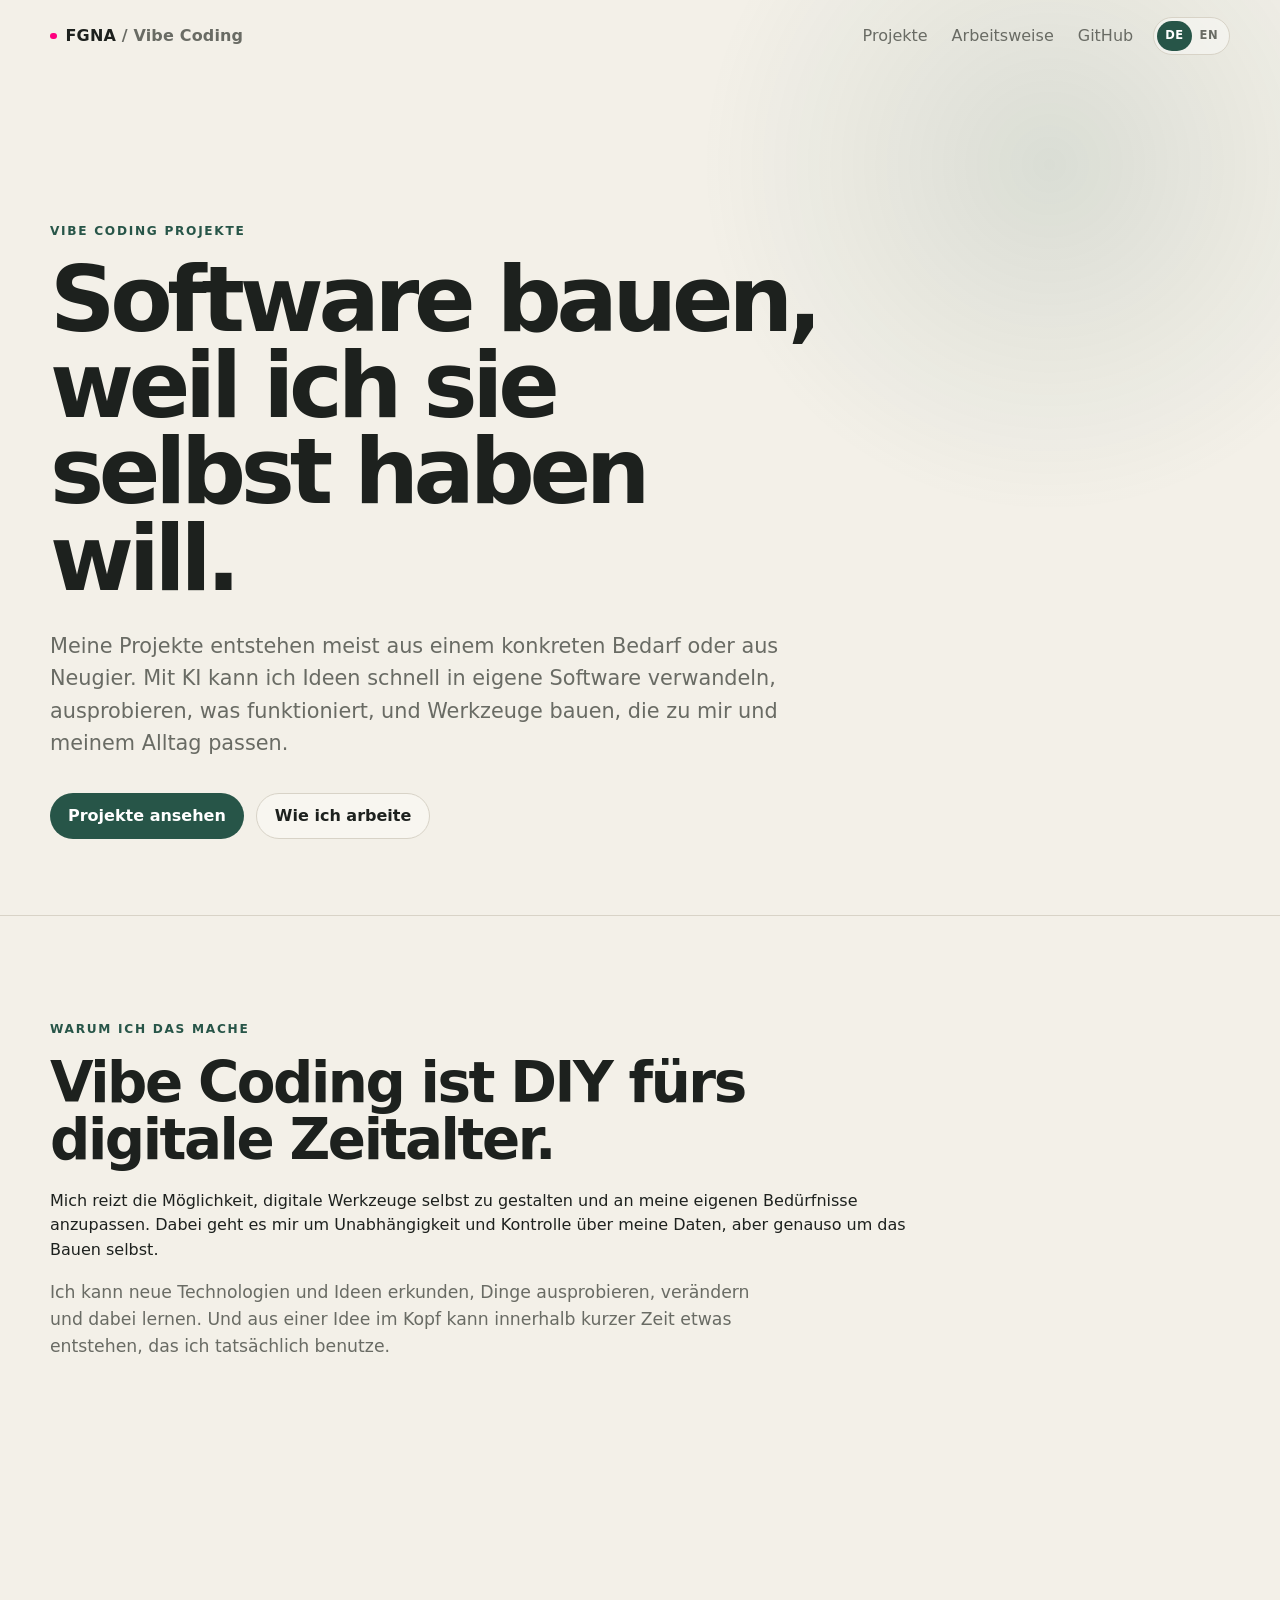
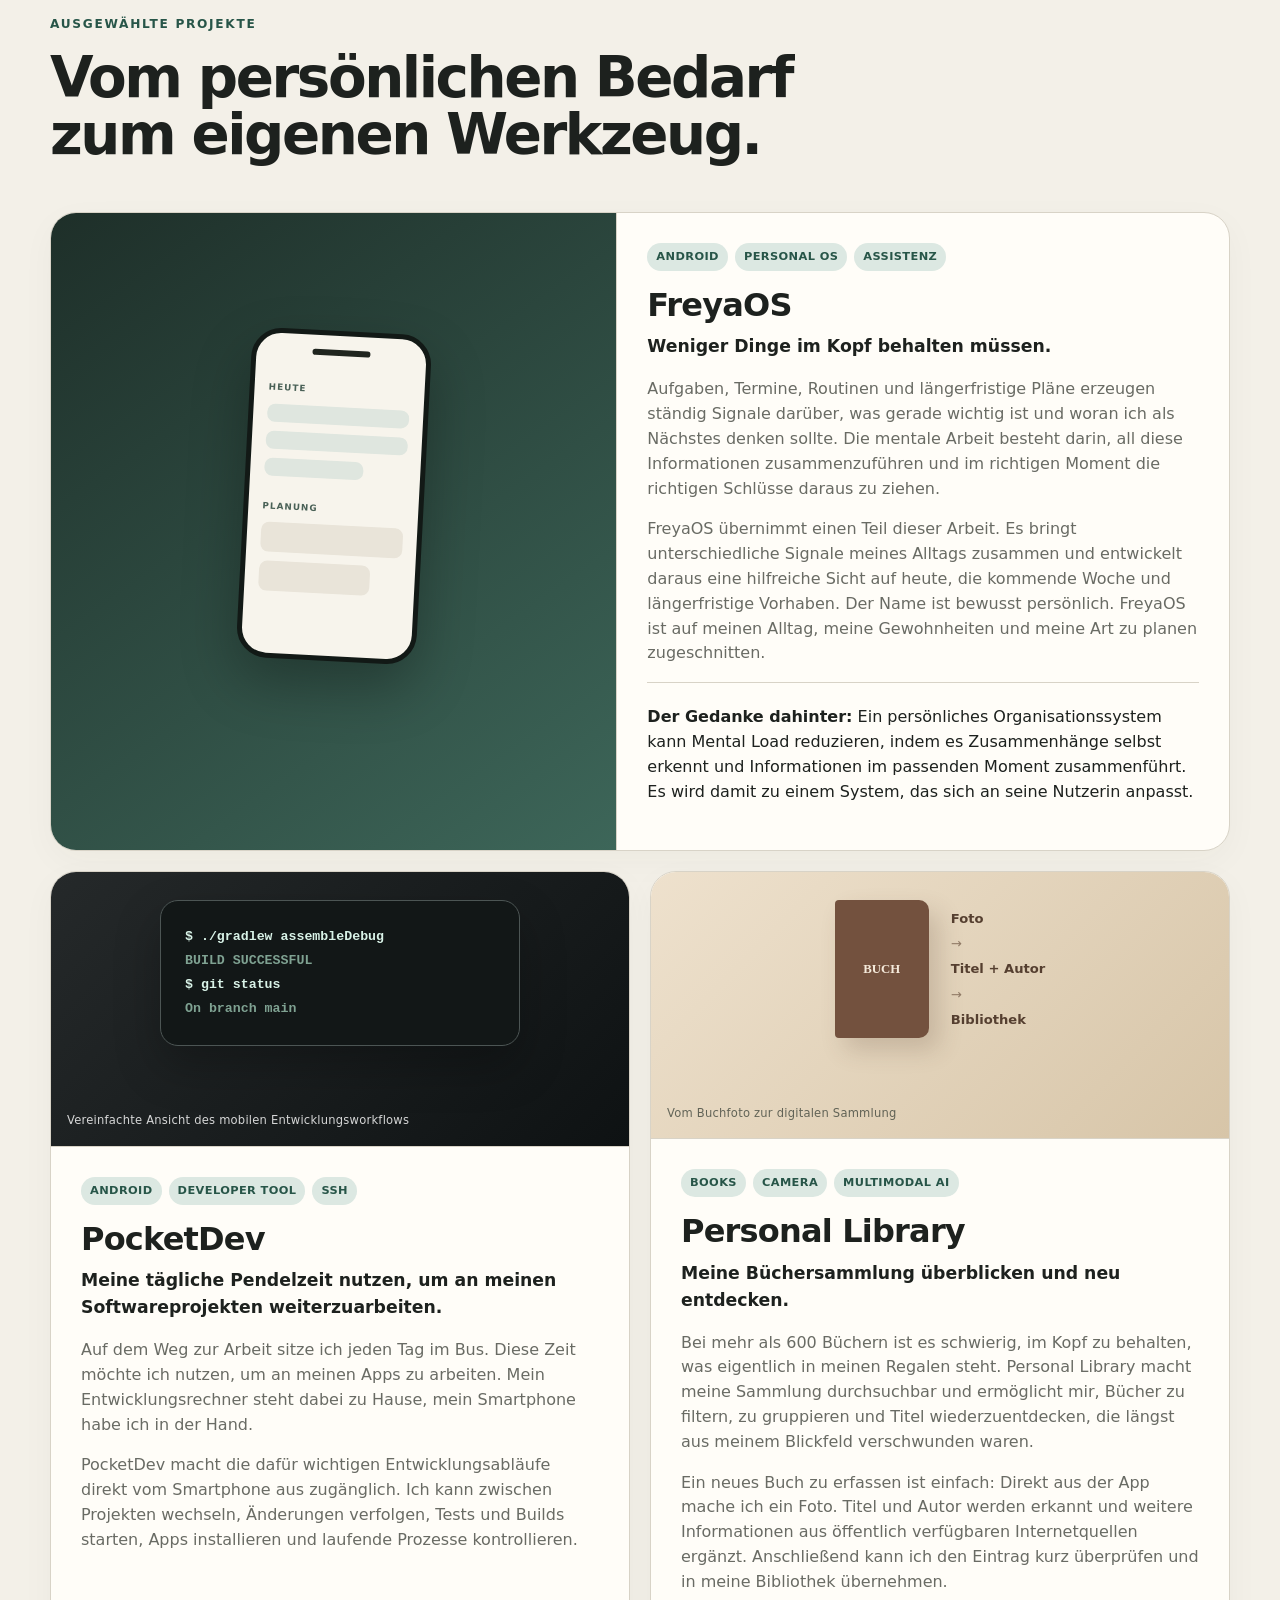
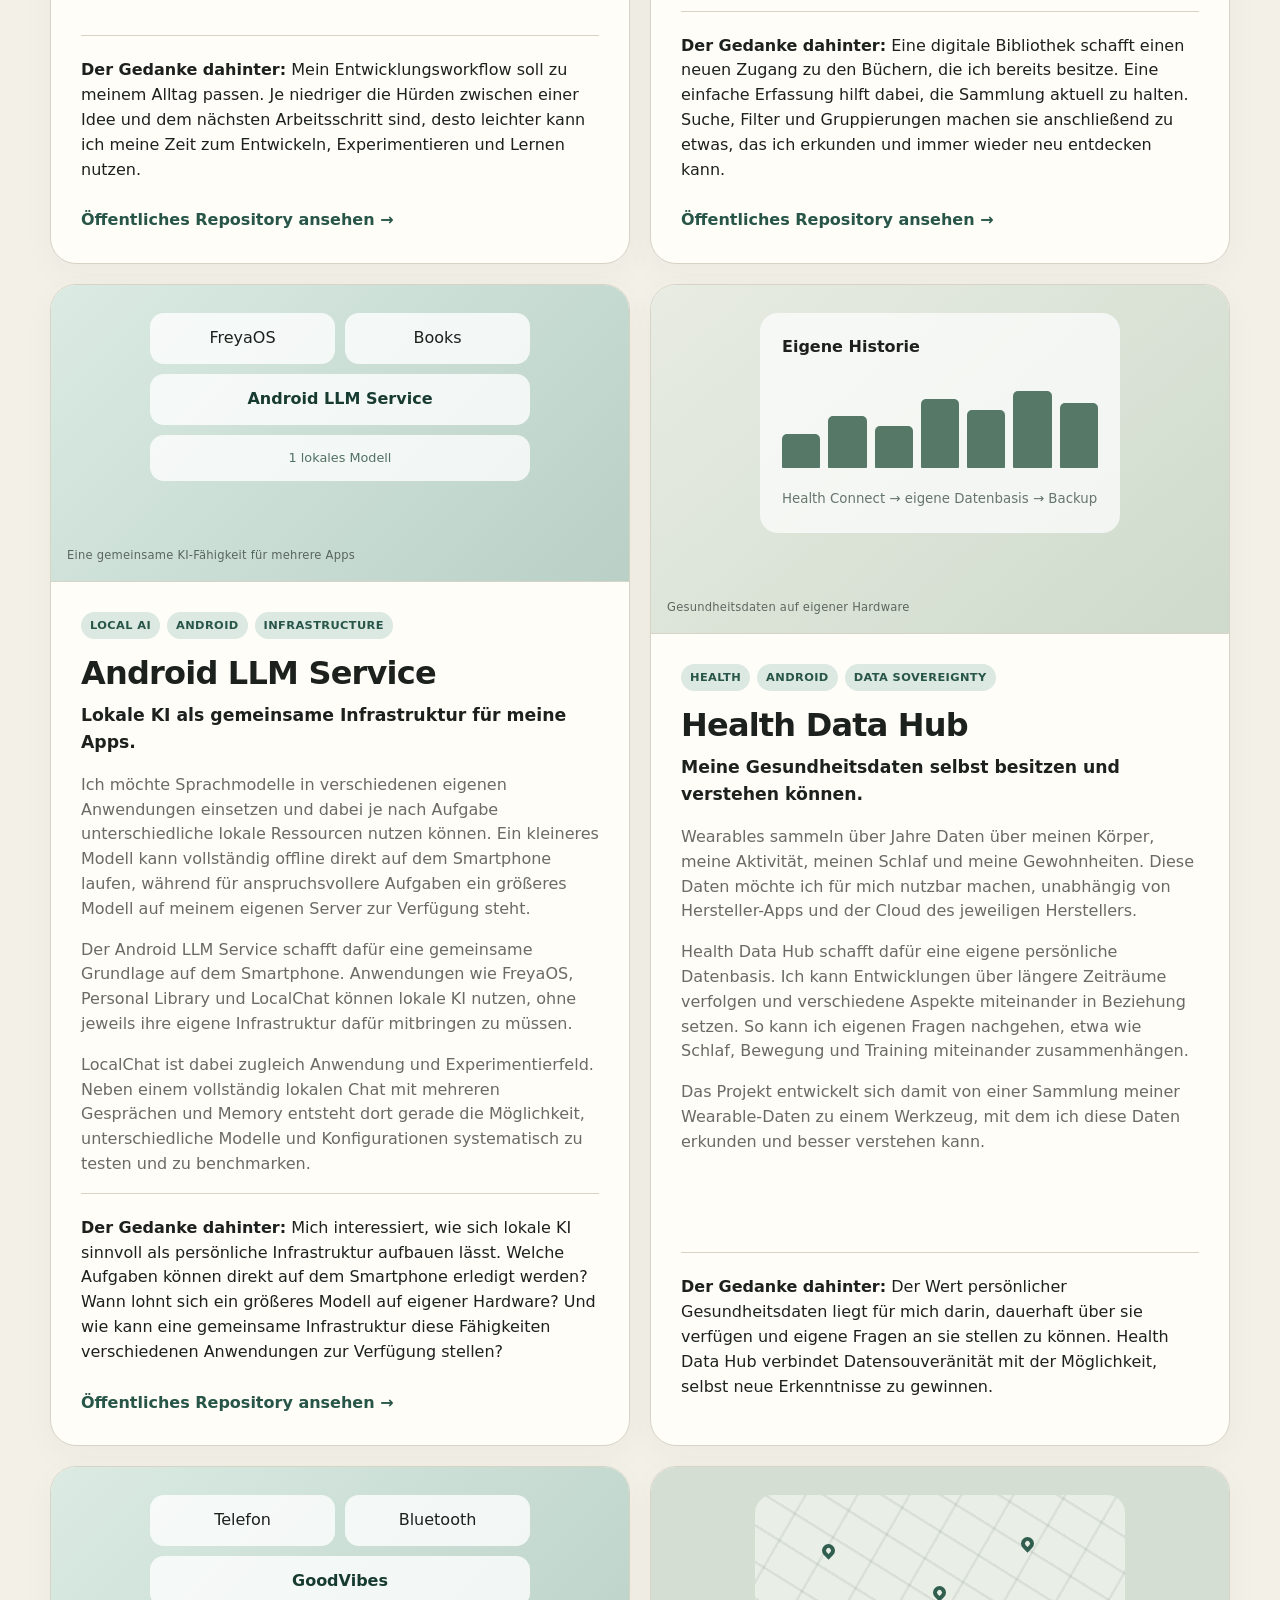
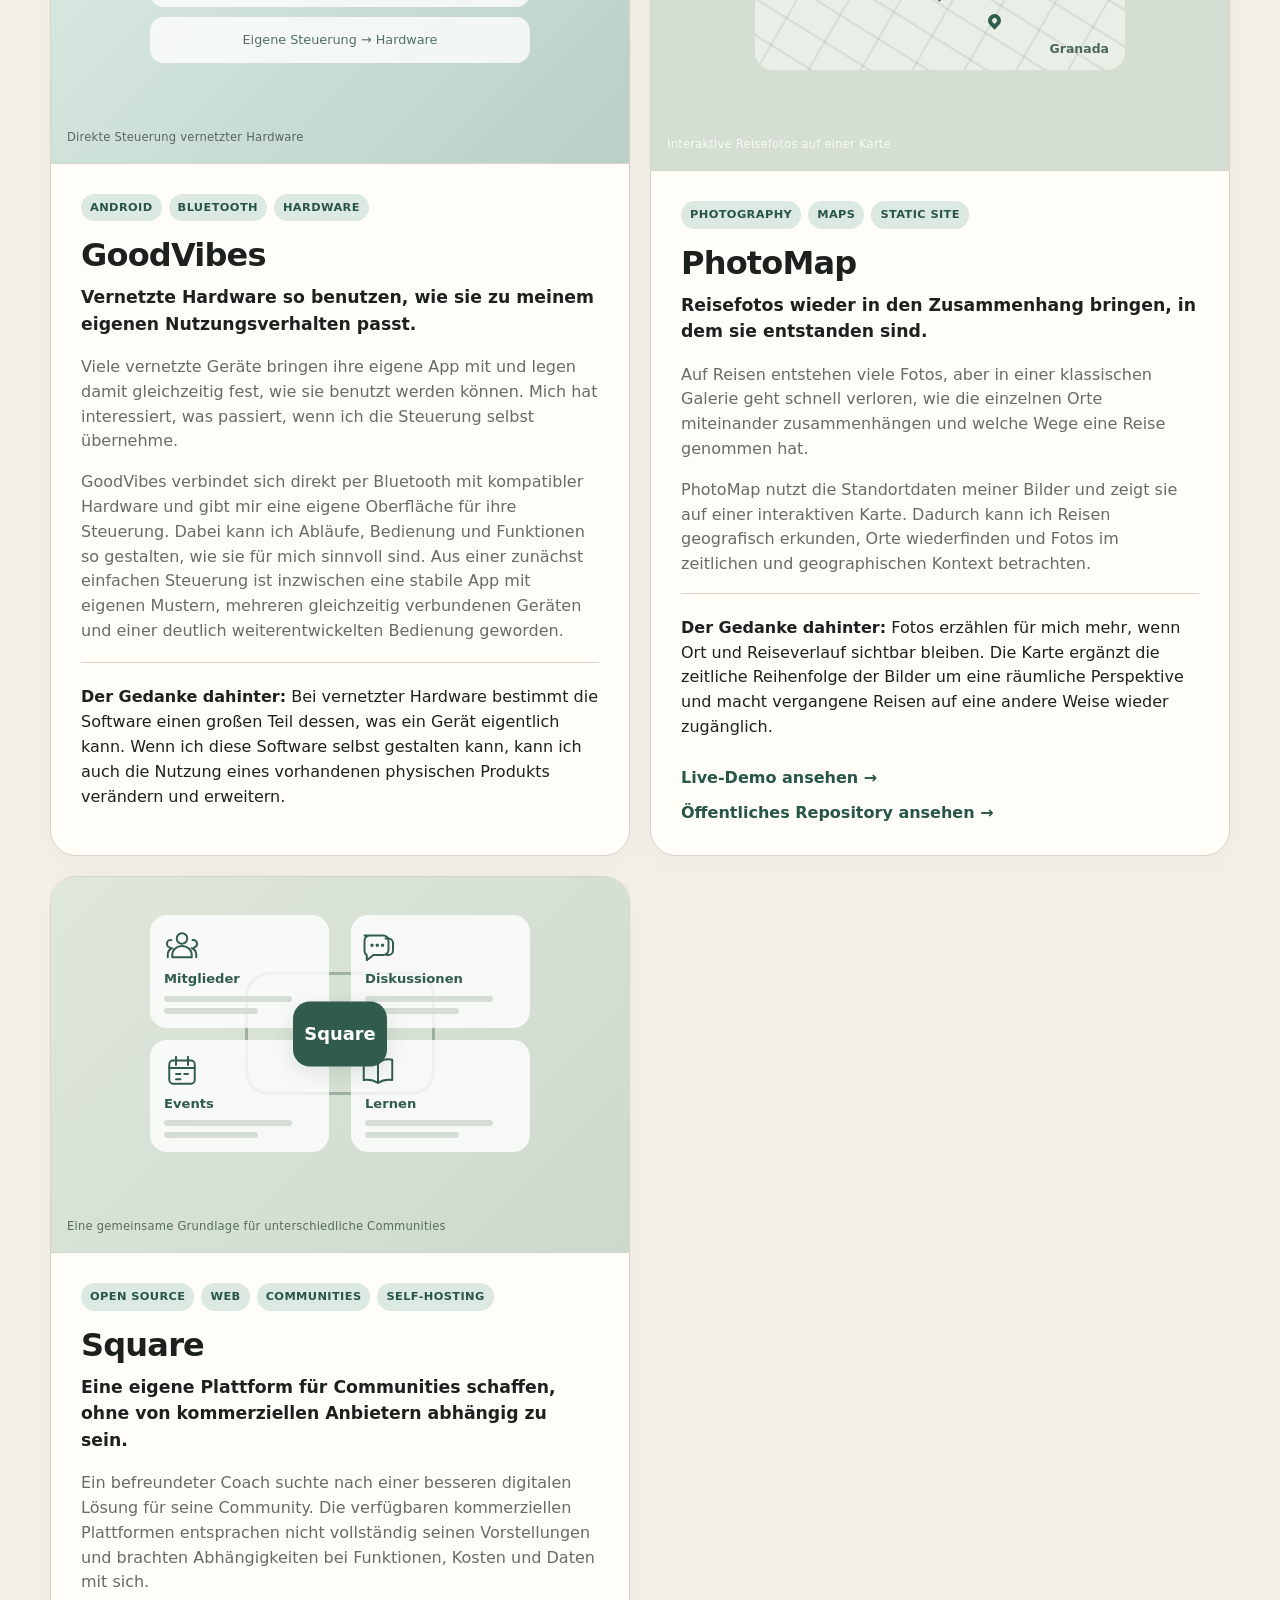
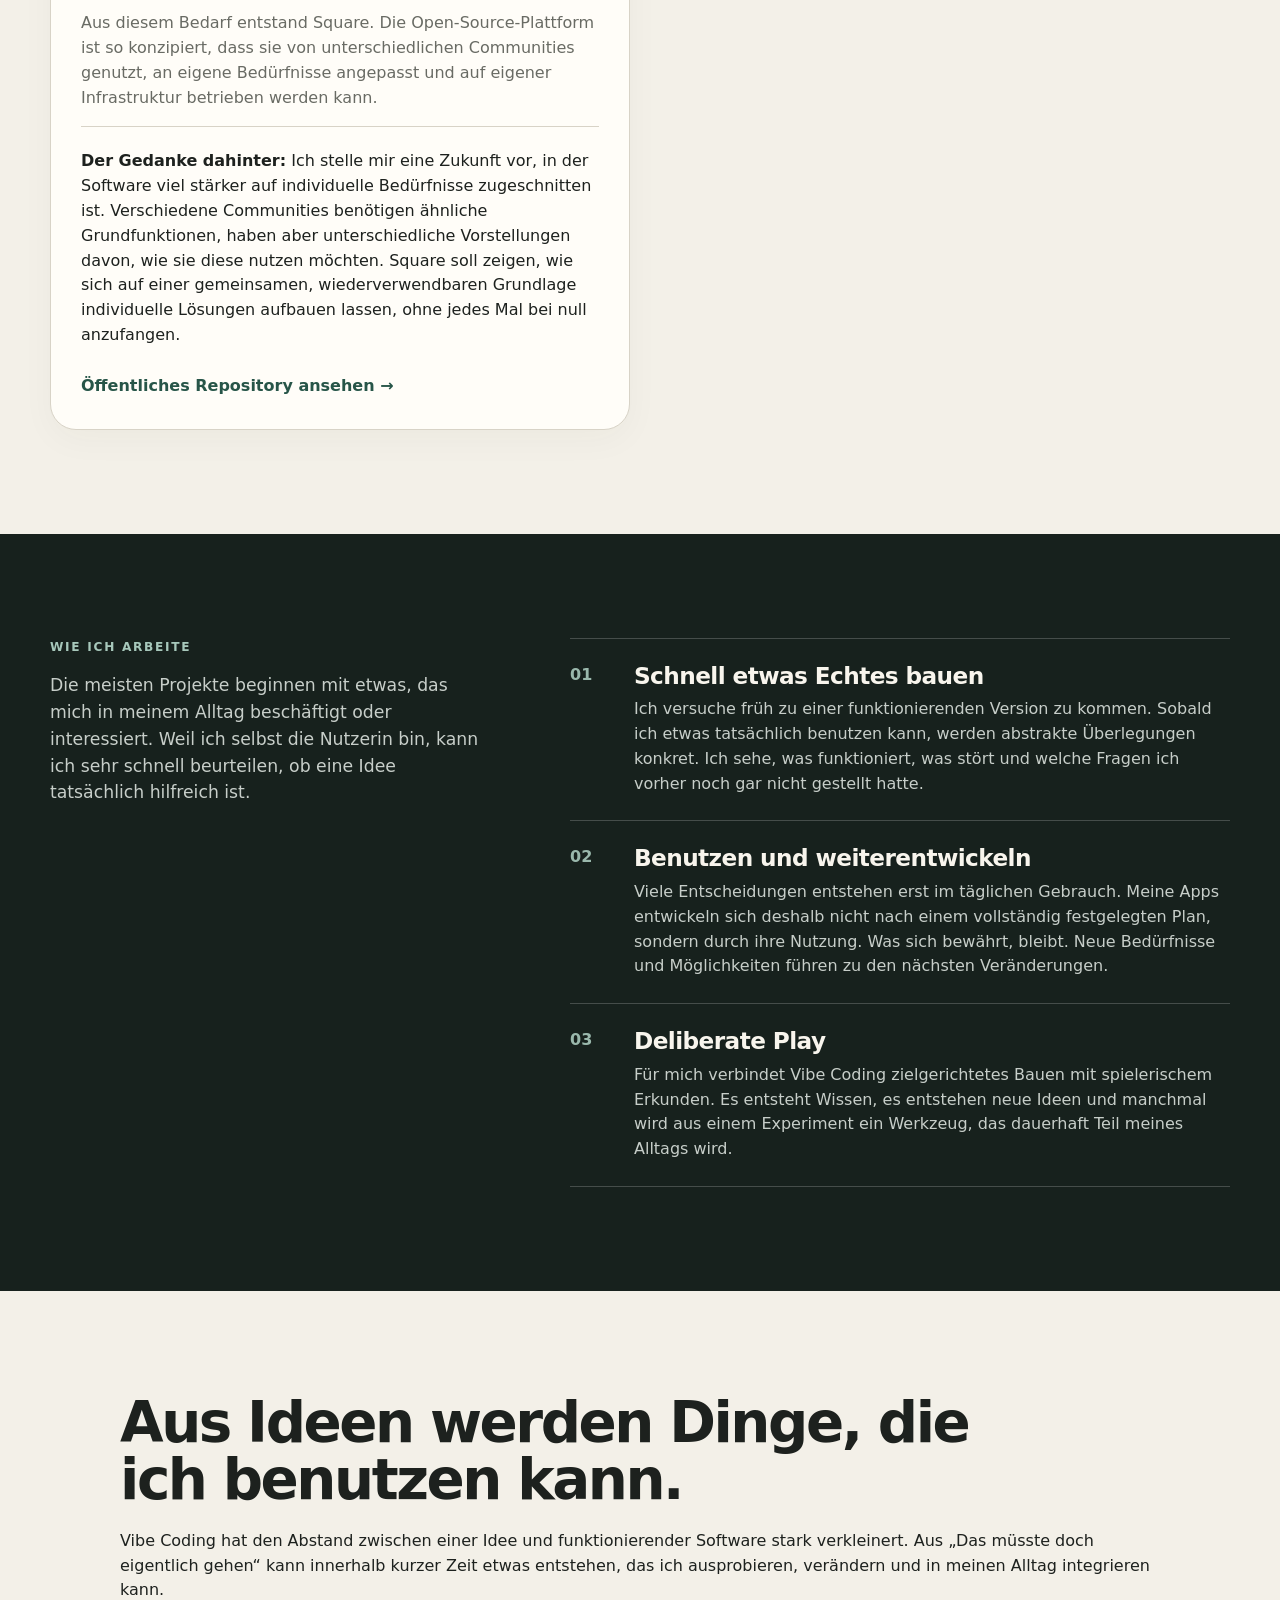
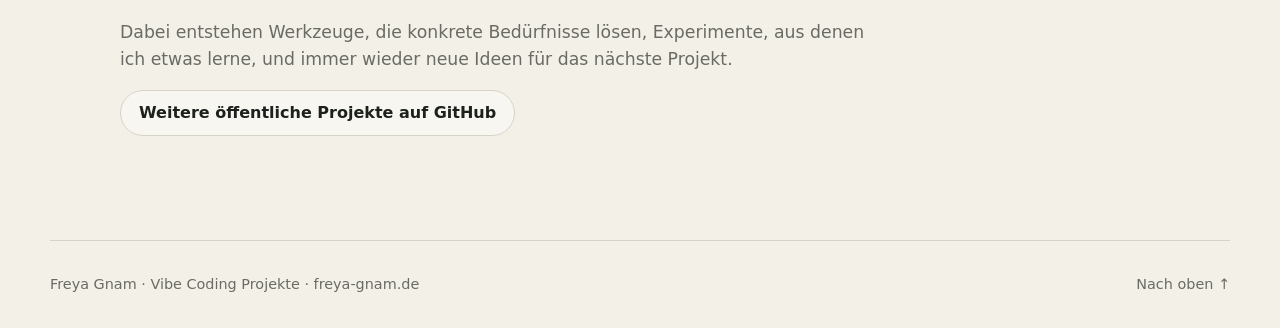
==== index.html @ c8b22e15 "Align right Square icons and tighten caption spacing" ====
<!doctype html>
<html lang="de"><head><meta charset="utf-8"><meta name="viewport" content="width=device-width, initial-scale=1"><meta name="description" content="Persönliche Softwareprojekte aus konkreten Bedürfnissen: digitale Selbstbestimmung, Lernen, Gestalten und Vibe Coding als DIY fürs digitale Zeitalter."><meta name="theme-color" content="#18221e"><meta property="og:title" content="FGNA · Vibe Coding Projekte"><meta property="og:description" content="Vibe Coding als DIY fürs digitale Zeitalter: persönliche Software, Datensouveränität, Lernen und Gestalten."><meta property="og:type" content="website"><link rel="alternate" hreflang="de" href="./"><link rel="alternate" hreflang="en" href="en/"><link rel="alternate" hreflang="x-default" href="./"><title>FGNA · Vibe Coding Projekte</title><link rel="stylesheet" href="styles.css?v=20261024c"></head><body>
<header class="hero" id="top"><nav class="nav shell" aria-label="Hauptnavigation"><a class="brand" href="#top">FGNA <span>/ Vibe Coding</span></a><div class="nav-actions"><div class="nav-links"><a href="#projekte">Projekte</a><a href="#arbeitsweise">Arbeitsweise</a><a href="https://github.com/fgna">GitHub</a></div><div class="language-switch" aria-label="Sprache wählen"><span aria-current="page">DE</span><a href="en/" lang="en">EN</a></div></div></nav><div class="shell hero-grid"><div class="hero-copy"><p class="eyebrow">Vibe Coding Projekte</p><h1>Software bauen, weil ich sie selbst haben will.</h1><p class="lede">Meine Projekte entstehen meist aus einem konkreten Bedarf oder aus Neugier. Mit KI kann ich Ideen schnell in eigene Software verwandeln, ausprobieren, was funktioniert, und Werkzeuge bauen, die zu mir und meinem Alltag passen.</p><div class="hero-actions"><a class="button primary" href="#projekte">Projekte ansehen</a><a class="button secondary" href="#arbeitsweise">Wie ich arbeite</a></div></div></div></header>
<main><section class="section shell"><div class="section-heading"><p class="eyebrow">Warum ich das mache</p><h2>Vibe Coding ist DIY fürs digitale Zeitalter.</h2><p>Mich reizt die Möglichkeit, digitale Werkzeuge selbst zu gestalten und an meine eigenen Bedürfnisse anzupassen. Dabei geht es mir um Unabhängigkeit und Kontrolle über meine Daten, aber genauso um das Bauen selbst.</p><p>Ich kann neue Technologien und Ideen erkunden, Dinge ausprobieren, verändern und dabei lernen. Und aus einer Idee im Kopf kann innerhalb kurzer Zeit etwas entstehen, das ich tatsächlich benutze.</p></div></section>
<section class="section shell" id="projekte"><div class="section-heading"><p class="eyebrow">Ausgewählte Projekte</p><h2>Vom persönlichen Bedarf zum eigenen Werkzeug.</h2></div><div class="project-grid">
<article class="project-card featured"><div class="project-visual visual-taskos" aria-label="Abstrakte Darstellung von FreyaOS"><div class="device-frame"><div class="device-top"></div><div class="mock-ui"><span class="mock-label">HEUTE</span><i></i><i></i><i class="short"></i><span class="mock-label second">PLANUNG</span><b></b><b class="half"></b></div></div></div><div class="project-content"><div class="project-meta"><span>Android</span><span>Personal OS</span><span>Assistenz</span></div><h3>FreyaOS</h3><p class="project-kicker">Weniger Dinge im Kopf behalten müssen.</p><p>Aufgaben, Termine, Routinen und längerfristige Pläne erzeugen ständig Signale darüber, was gerade wichtig ist und woran ich als Nächstes denken sollte. Die mentale Arbeit besteht darin, all diese Informationen zusammenzuführen und im richtigen Moment die richtigen Schlüsse daraus zu ziehen.</p><p>FreyaOS übernimmt einen Teil dieser Arbeit. Es bringt unterschiedliche Signale meines Alltags zusammen und entwickelt daraus eine hilfreiche Sicht auf heute, die kommende Woche und längerfristige Vorhaben. Der Name ist bewusst persönlich. FreyaOS ist auf meinen Alltag, meine Gewohnheiten und meine Art zu planen zugeschnitten.</p><p class="thought"><strong>Der Gedanke dahinter:</strong> Ein persönliches Organisationssystem kann Mental Load reduzieren, indem es Zusammenhänge selbst erkennt und Informationen im passenden Moment zusammenführt. Es wird damit zu einem System, das sich an seine Nutzerin anpasst.</p></div></article>
<article class="project-card"><div class="project-visual visual-pocketdev"><div class="terminal-mock"><span>$ ./gradlew assembleDebug</span><span class="dim">BUILD SUCCESSFUL</span><span>$ git status</span><span class="dim">On branch main</span></div><div class="visual-caption">Vereinfachte Ansicht des mobilen Entwicklungsworkflows</div></div><div class="project-content"><div class="project-meta"><span>Android</span><span>Developer Tool</span><span>SSH</span></div><h3>PocketDev</h3><p class="project-kicker">Meine tägliche Pendelzeit nutzen, um an meinen Softwareprojekten weiterzuarbeiten.</p><p>Auf dem Weg zur Arbeit sitze ich jeden Tag im Bus. Diese Zeit möchte ich nutzen, um an meinen Apps zu arbeiten. Mein Entwicklungsrechner steht dabei zu Hause, mein Smartphone habe ich in der Hand.</p><p>PocketDev macht die dafür wichtigen Entwicklungsabläufe direkt vom Smartphone aus zugänglich. Ich kann zwischen Projekten wechseln, Änderungen verfolgen, Tests und Builds starten, Apps installieren und laufende Prozesse kontrollieren.</p><p class="thought"><strong>Der Gedanke dahinter:</strong> Mein Entwicklungsworkflow soll zu meinem Alltag passen. Je niedriger die Hürden zwischen einer Idee und dem nächsten Arbeitsschritt sind, desto leichter kann ich meine Zeit zum Entwickeln, Experimentieren und Lernen nutzen.</p><a class="text-link" href="https://github.com/fgna/pocketdev">Öffentliches Repository ansehen →</a></div></article>
<article class="project-card"><div class="project-visual visual-books"><div class="book-mock"><div class="book-cover">BUCH</div><div><span>Foto</span><b>→</b><span>Titel + Autor</span><b>→</b><span>Bibliothek</span></div></div><div class="visual-caption">Vom Buchfoto zur digitalen Sammlung</div></div><div class="project-content"><div class="project-meta"><span>Books</span><span>Camera</span><span>Multimodal AI</span></div><h3>Personal Library</h3><p class="project-kicker">Meine Büchersammlung überblicken und neu entdecken.</p><p>Bei mehr als 600 Büchern ist es schwierig, im Kopf zu behalten, was eigentlich in meinen Regalen steht. Personal Library macht meine Sammlung durchsuchbar und ermöglicht mir, Bücher zu filtern, zu gruppieren und Titel wiederzuentdecken, die längst aus meinem Blickfeld verschwunden waren.</p><p>Ein neues Buch zu erfassen ist einfach: Direkt aus der App mache ich ein Foto. Titel und Autor werden erkannt und weitere Informationen aus öffentlich verfügbaren Internetquellen ergänzt. Anschließend kann ich den Eintrag kurz überprüfen und in meine Bibliothek übernehmen.</p><p class="thought"><strong>Der Gedanke dahinter:</strong> Eine digitale Bibliothek schafft einen neuen Zugang zu den Büchern, die ich bereits besitze. Eine einfache Erfassung hilft dabei, die Sammlung aktuell zu halten. Suche, Filter und Gruppierungen machen sie anschließend zu etwas, das ich erkunden und immer wieder neu entdecken kann.</p><a class="text-link" href="https://github.com/fgna/personal-library">Öffentliches Repository ansehen →</a></div></article>
<article class="project-card"><div class="project-visual visual-llm"><div class="service-map"><span>FreyaOS</span><span>Books</span><strong>Android LLM Service</strong><em>1 lokales Modell</em></div><div class="visual-caption">Eine gemeinsame KI-Fähigkeit für mehrere Apps</div></div><div class="project-content"><div class="project-meta"><span>Local AI</span><span>Android</span><span>Infrastructure</span></div><h3>Android LLM Service</h3><p class="project-kicker">Lokale KI als gemeinsame Infrastruktur für meine Apps.</p><p>Ich möchte Sprachmodelle in verschiedenen eigenen Anwendungen einsetzen und dabei je nach Aufgabe unterschiedliche lokale Ressourcen nutzen können. Ein kleineres Modell kann vollständig offline direkt auf dem Smartphone laufen, während für anspruchsvollere Aufgaben ein größeres Modell auf meinem eigenen Server zur Verfügung steht.</p><p>Der Android LLM Service schafft dafür eine gemeinsame Grundlage auf dem Smartphone. Anwendungen wie FreyaOS, Personal Library und LocalChat können lokale KI nutzen, ohne jeweils ihre eigene Infrastruktur dafür mitbringen zu müssen.</p><p>LocalChat ist dabei zugleich Anwendung und Experimentierfeld. Neben einem vollständig lokalen Chat mit mehreren Gesprächen und Memory entsteht dort gerade die Möglichkeit, unterschiedliche Modelle und Konfigurationen systematisch zu testen und zu benchmarken.</p><p class="thought"><strong>Der Gedanke dahinter:</strong> Mich interessiert, wie sich lokale KI sinnvoll als persönliche Infrastruktur aufbauen lässt. Welche Aufgaben können direkt auf dem Smartphone erledigt werden? Wann lohnt sich ein größeres Modell auf eigener Hardware? Und wie kann eine gemeinsame Infrastruktur diese Fähigkeiten verschiedenen Anwendungen zur Verfügung stellen?</p><a class="text-link" href="https://github.com/fgna/android-llm-service">Öffentliches Repository ansehen →</a></div></article>
<article class="project-card"><div class="project-visual visual-health"><div class="health-chart"><span>Eigene Historie</span><div class="bars"><i></i><i></i><i></i><i></i><i></i><i></i><i></i></div><small>Health Connect → eigene Datenbasis → Backup</small></div><div class="visual-caption">Gesundheitsdaten auf eigener Hardware</div></div><div class="project-content"><div class="project-meta"><span>Health</span><span>Android</span><span>Data Sovereignty</span></div><h3>Health Data Hub</h3><p class="project-kicker">Meine Gesundheitsdaten selbst besitzen und verstehen können.</p><p>Wearables sammeln über Jahre Daten über meinen Körper, meine Aktivität, meinen Schlaf und meine Gewohnheiten. Diese Daten möchte ich für mich nutzbar machen, unabhängig von Hersteller-Apps und der Cloud des jeweiligen Herstellers.</p><p>Health Data Hub schafft dafür eine eigene persönliche Datenbasis. Ich kann Entwicklungen über längere Zeiträume verfolgen und verschiedene Aspekte miteinander in Beziehung setzen. So kann ich eigenen Fragen nachgehen, etwa wie Schlaf, Bewegung und Training miteinander zusammenhängen.</p><p>Das Projekt entwickelt sich damit von einer Sammlung meiner Wearable-Daten zu einem Werkzeug, mit dem ich diese Daten erkunden und besser verstehen kann.</p><p class="thought"><strong>Der Gedanke dahinter:</strong> Der Wert persönlicher Gesundheitsdaten liegt für mich darin, dauerhaft über sie verfügen und eigene Fragen an sie stellen zu können. Health Data Hub verbindet Datensouveränität mit der Möglichkeit, selbst neue Erkenntnisse zu gewinnen.</p></div></article>
<article class="project-card"><div class="project-visual visual-llm"><div class="service-map"><span>Telefon</span><span>Bluetooth</span><strong>GoodVibes</strong><em>Eigene Steuerung → Hardware</em></div><div class="visual-caption">Direkte Steuerung vernetzter Hardware</div></div><div class="project-content"><div class="project-meta"><span>Android</span><span>Bluetooth</span><span>Hardware</span></div><h3>GoodVibes</h3><p class="project-kicker">Vernetzte Hardware so benutzen, wie sie zu meinem eigenen Nutzungsverhalten passt.</p><p>Viele vernetzte Geräte bringen ihre eigene App mit und legen damit gleichzeitig fest, wie sie benutzt werden können. Mich hat interessiert, was passiert, wenn ich die Steuerung selbst übernehme.</p><p>GoodVibes verbindet sich direkt per Bluetooth mit kompatibler Hardware und gibt mir eine eigene Oberfläche für ihre Steuerung. Dabei kann ich Abläufe, Bedienung und Funktionen so gestalten, wie sie für mich sinnvoll sind. Aus einer zunächst einfachen Steuerung ist inzwischen eine stabile App mit eigenen Mustern, mehreren gleichzeitig verbundenen Geräten und einer deutlich weiterentwickelten Bedienung geworden.</p><p class="thought"><strong>Der Gedanke dahinter:</strong> Bei vernetzter Hardware bestimmt die Software einen großen Teil dessen, was ein Gerät eigentlich kann. Wenn ich diese Software selbst gestalten kann, kann ich auch die Nutzung eines vorhandenen physischen Produkts verändern und erweitern.</p></div></article>
<article class="project-card public-project"><div class="project-visual visual-map"><div class="map-mock"><i></i><i></i><i></i><i></i><span>Granada</span></div><div class="visual-caption">Interaktive Reisefotos auf einer Karte</div></div><div class="project-content"><div class="project-meta"><span>Photography</span><span>Maps</span><span>Static Site</span></div><h3>PhotoMap</h3><p class="project-kicker">Reisefotos wieder in den Zusammenhang bringen, in dem sie entstanden sind.</p><p>Auf Reisen entstehen viele Fotos, aber in einer klassischen Galerie geht schnell verloren, wie die einzelnen Orte miteinander zusammenhängen und welche Wege eine Reise genommen hat.</p><p>PhotoMap nutzt die Standortdaten meiner Bilder und zeigt sie auf einer interaktiven Karte. Dadurch kann ich Reisen geografisch erkunden, Orte wiederfinden und Fotos im zeitlichen und geographischen Kontext betrachten.</p><p class="thought"><strong>Der Gedanke dahinter:</strong> Fotos erzählen für mich mehr, wenn Ort und Reiseverlauf sichtbar bleiben. Die Karte ergänzt die zeitliche Reihenfolge der Bilder um eine räumliche Perspektive und macht vergangene Reisen auf eine andere Weise wieder zugänglich.</p><a class="text-link" href="http://www.freya-gnam.de/photomap/">Live-Demo ansehen →</a><a class="text-link" href="https://github.com/fgna/photomap">Öffentliches Repository ansehen →</a></div></article>
<article class="project-card public-project"><div class="project-visual visual-square"><div class="square-diagram" aria-label="Schematische Darstellung der gemeinsamen Square-Plattform"><div class="square-module"><span class="square-symbol"><svg viewBox="0 0 48 48" aria-hidden="true"><circle cx="24" cy="14" r="7"/><path d="M11 39v-3c0-7 6-12 13-12s13 5 13 12v3H11Z"/><path d="M10 16a5 5 0 1 0-2 10M38 16a5 5 0 1 1 2 10M5 39v-4a9 9 0 0 1 6-8M43 39v-4a9 9 0 0 0-6-8"/></svg></span><strong>Mitglieder</strong><i></i><i></i></div><div class="square-module"><span class="square-symbol"><svg viewBox="0 0 48 48" aria-hidden="true"><path d="M6 10h25a7 7 0 0 1 7 7v12a7 7 0 0 1-7 7H18l-9 7v-7a7 7 0 0 1-3-6V17a7 7 0 0 1 7-7Z"/><path d="M34 14h4a6 6 0 0 1 6 6v10a6 6 0 0 1-6 6h-2"/><circle cx="16" cy="23" r="1"/><circle cx="23" cy="23" r="1"/><circle cx="30" cy="23" r="1"/></svg></span><strong>Diskussionen</strong><i></i><i></i></div><div class="square-hub">Square</div><div class="square-module"><span class="square-symbol"><svg viewBox="0 0 48 48" aria-hidden="true"><rect x="7" y="10" width="34" height="31" rx="5"/><path d="M7 20h34M16 5v11M32 5v11M16 28h6M27 28h5M16 35h6"/></svg></span><strong>Events</strong><i></i><i></i></div><div class="square-module"><span class="square-symbol"><svg viewBox="0 0 48 48" aria-hidden="true"><path d="M24 40c-6-4-12-5-19-4V9c8-2 14 0 19 5 5-5 11-7 19-5v27c-7-1-13 0-19 4ZM24 14v26"/></svg></span><strong>Lernen</strong><i></i><i></i></div></div><div class="visual-caption">Eine gemeinsame Grundlage für unterschiedliche Communities</div></div><div class="project-content"><div class="project-meta"><span>Open Source</span><span>Web</span><span>Communities</span><span>Self-Hosting</span></div><h3>Square</h3><p class="project-kicker">Eine eigene Plattform für Communities schaffen, ohne von kommerziellen Anbietern abhängig zu sein.</p><p>Ein befreundeter Coach suchte nach einer besseren digitalen Lösung für seine Community. Die verfügbaren kommerziellen Plattformen entsprachen nicht vollständig seinen Vorstellungen und brachten Abhängigkeiten bei Funktionen, Kosten und Daten mit sich.</p><p>Aus diesem Bedarf entstand Square. Die Open-Source-Plattform ist so konzipiert, dass sie von unterschiedlichen Communities genutzt, an eigene Bedürfnisse angepasst und auf eigener Infrastruktur betrieben werden kann.</p><p class="thought"><strong>Der Gedanke dahinter:</strong> Ich stelle mir eine Zukunft vor, in der Software viel stärker auf individuelle Bedürfnisse zugeschnitten ist. Verschiedene Communities benötigen ähnliche Grundfunktionen, haben aber unterschiedliche Vorstellungen davon, wie sie diese nutzen möchten. Square soll zeigen, wie sich auf einer gemeinsamen, wiederverwendbaren Grundlage individuelle Lösungen aufbauen lassen, ohne jedes Mal bei null anzufangen.</p><a class="text-link" href="https://github.com/fgna/square">Öffentliches Repository ansehen →</a></div></article></div></section><section class="section contrast" id="arbeitsweise"><div class="shell workflow-grid"><div class="section-heading compact"><p class="eyebrow">Wie ich arbeite</p><p>Die meisten Projekte beginnen mit etwas, das mich in meinem Alltag beschäftigt oder interessiert. Weil ich selbst die Nutzerin bin, kann ich sehr schnell beurteilen, ob eine Idee tatsächlich hilfreich ist.</p></div><div class="workflow-list"><div><span>01</span><h3>Schnell etwas Echtes bauen</h3><p>Ich versuche früh zu einer funktionierenden Version zu kommen. Sobald ich etwas tatsächlich benutzen kann, werden abstrakte Überlegungen konkret. Ich sehe, was funktioniert, was stört und welche Fragen ich vorher noch gar nicht gestellt hatte.</p></div><div><span>02</span><h3>Benutzen und weiterentwickeln</h3><p>Viele Entscheidungen entstehen erst im täglichen Gebrauch. Meine Apps entwickeln sich deshalb nicht nach einem vollständig festgelegten Plan, sondern durch ihre Nutzung. Was sich bewährt, bleibt. Neue Bedürfnisse und Möglichkeiten führen zu den nächsten Veränderungen.</p></div><div><span>03</span><h3>Deliberate Play</h3><p>Für mich verbindet Vibe Coding zielgerichtetes Bauen mit spielerischem Erkunden. Es entsteht Wissen, es entstehen neue Ideen und manchmal wird aus einem Experiment ein Werkzeug, das dauerhaft Teil meines Alltags wird.</p></div></div></div></section><section class="section shell closing"><h2>Aus Ideen werden Dinge, die ich benutzen kann.</h2><p>Vibe Coding hat den Abstand zwischen einer Idee und funktionierender Software stark verkleinert. Aus „Das müsste doch eigentlich gehen“ kann innerhalb kurzer Zeit etwas entstehen, das ich ausprobieren, verändern und in meinen Alltag integrieren kann.</p><p>Dabei entstehen Werkzeuge, die konkrete Bedürfnisse lösen, Experimente, aus denen ich etwas lerne, und immer wieder neue Ideen für das nächste Projekt.</p><a class="button secondary" href="https://github.com/fgna">Weitere öffentliche Projekte auf GitHub</a></section></main><footer class="footer shell"><span>Freya Gnam · Vibe Coding Projekte · <a href="https://freya-gnam.de/">freya-gnam.de</a></span><a href="#top">Nach oben ↑</a></footer></body></html>
---- styles.css ----
:root {
  --bg: #f3f0e8;
  --surface: #fffdf8;
  --ink: #1d211e;
  --muted: #696b64;
  --line: #d8d3c7;
  --accent: #275548;
  --accent-soft: #dce8e2;
  --dark: #17211d;
  --dark-ink: #f8f5ed;
  font-family: Inter, ui-sans-serif, system-ui, -apple-system, BlinkMacSystemFont, "Segoe UI", sans-serif;
  color: var(--ink);
  background: var(--bg);
}
* { box-sizing: border-box; }
html { scroll-behavior: smooth; }
body { margin: 0; line-height: 1.55; background: var(--bg); }
a { color: inherit; }
.shell { width: min(1180px, calc(100% - 40px)); margin: 0 auto; }
.hero { min-height: 88vh; padding-bottom: 76px; border-bottom: 1px solid var(--line); background: radial-gradient(circle at 82% 18%, rgba(39,85,72,.12), transparent 27%), var(--bg); }
.nav { min-height: 72px; display: flex; align-items: center; justify-content: space-between; gap: 24px; }
.brand { font-weight: 850; text-decoration: none; letter-spacing: .01em; }
.brand span { color: var(--muted); font-weight: 650; }
.nav-actions { display: flex; align-items: center; gap: 20px; }
.nav-links { display: flex; gap: 24px; }
.nav-links a { text-decoration: none; color: var(--muted); }
.nav-links a:hover { color: var(--ink); }
.language-switch { display: inline-flex; align-items: center; padding: 3px; border: 1px solid var(--line); border-radius: 999px; background: rgba(255,255,255,.4); font-size: .72rem; font-weight: 850; letter-spacing: .04em; }
.language-switch a, .language-switch span { min-width: 34px; padding: 6px 8px; border-radius: 999px; text-align: center; text-decoration: none; }
.language-switch a { color: var(--muted); }
.language-switch a:hover { color: var(--ink); }
.language-switch [aria-current="page"] { color: white; background: var(--accent); }
.hero-grid { display: grid; grid-template-columns: minmax(0, 1.7fr) minmax(280px, .7fr); gap: 72px; align-items: end; padding-top: clamp(76px, 13vw, 150px); }
.hero-copy { position: relative; }
.eyebrow, .mini-label { margin: 0 0 16px; font-size: .76rem; font-weight: 850; letter-spacing: .14em; text-transform: uppercase; color: var(--accent); }
h1, h2, h3, p { margin-top: 0; }
h1 { max-width: 900px; margin-bottom: 28px; font-size: clamp(3.2rem, 7.1vw, 6.8rem); line-height: .95; letter-spacing: -.058em; }
h2 { max-width: 860px; margin-bottom: 20px; font-size: clamp(2.2rem, 4.4vw, 4rem); line-height: 1.01; letter-spacing: -.043em; }
h3 { font-size: 1.45rem; line-height: 1.15; letter-spacing: -.025em; }
.lede { max-width: 800px; margin-bottom: 34px; font-size: clamp(1.08rem, 1.7vw, 1.3rem); color: var(--muted); }
.hero-actions { display: flex; flex-wrap: wrap; gap: 12px; }
.button { display: inline-flex; min-height: 46px; align-items: center; padding: 0 18px; border-radius: 999px; text-decoration: none; font-weight: 780; }
.button.primary { color: white; background: var(--accent); }
.button.secondary { border: 1px solid var(--line); background: rgba(255,255,255,.35); }
.hero-panel { padding: 26px; border: 1px solid var(--line); border-radius: 24px; background: rgba(255,253,248,.82); box-shadow: 0 20px 65px rgba(30,40,34,.07); backdrop-filter: blur(8px); }
.signal { padding: 16px 0; border-top: 1px solid var(--line); }
.signal:first-of-type { border-top: 0; }
.signal strong, .signal span { display: block; }
.signal strong { margin-bottom: 4px; font-size: .95rem; }
.signal span { color: var(--muted); font-size: .9rem; }
.section { padding-top: 104px; padding-bottom: 104px; }
.section-heading { max-width: 860px; margin-bottom: 48px; }
.section-heading > p:last-child { max-width: 720px; color: var(--muted); font-size: 1.08rem; }
.project-grid { display: grid; grid-template-columns: repeat(2, minmax(0, 1fr)); gap: 20px; }
.project-card { overflow: hidden; display: flex; flex-direction: column; border: 1px solid var(--line); border-radius: 26px; background: var(--surface); box-shadow: 0 10px 34px rgba(44,46,40,.035); }
.project-card.featured { grid-column: 1 / -1; display: grid; grid-template-columns: 1fr 1.08fr; }
.project-content { padding: 30px; display: flex; flex: 1; flex-direction: column; }
.project-card h3 { margin: 16px 0 10px; font-size: 2rem; }
.project-meta { display: flex; flex-wrap: wrap; gap: 7px; }
.project-meta span { padding: 5px 9px; border-radius: 999px; background: var(--accent-soft); color: var(--accent); font-size: .71rem; font-weight: 850; letter-spacing: .035em; text-transform: uppercase; }
.project-kicker { font-size: 1.08rem; font-weight: 780; }
.project-content > p:not(.project-kicker):not(.thought) { color: var(--muted); }
.thought { margin-top: auto; padding-top: 22px; border-top: 1px solid var(--line); }
.text-link { margin-top: 10px; font-weight: 800; color: var(--accent); text-decoration: none; }
.text-link:hover { text-decoration: underline; }
.project-visual { min-height: 260px; position: relative; overflow: hidden; display: grid; place-items: center; padding: 28px 28px 64px; background: #e4e6df; border-bottom: 1px solid var(--line); }
.featured .project-visual { min-height: 100%; border-bottom: 0; border-right: 1px solid var(--line); }
.visual-caption { position: absolute; left: 16px; right: 16px; bottom: 6px; color: rgba(255,255,255,.82); font-size: .72rem; letter-spacing: .02em; }
.visual-taskos { background: linear-gradient(145deg, #1e2f29, #3d6659); }
.device-frame { width: 180px; min-height: 330px; padding: 14px 14px 20px; border: 5px solid #121916; border-radius: 30px; background: #f7f4ec; box-shadow: 0 24px 55px rgba(0,0,0,.28); transform: rotate(3deg); }
.device-top { width: 58px; height: 6px; margin: 0 auto 28px; border-radius: 9px; background: #20251f; }
.mock-ui { display: flex; flex-direction: column; gap: 9px; }
.mock-ui .mock-label { color: #496056; font-size: .55rem; font-weight: 900; letter-spacing: .12em; }
.mock-ui .second { margin-top: 15px; }
.mock-ui i, .mock-ui b { display: block; height: 18px; border-radius: 8px; background: #dfe6df; }
.mock-ui i.short { width: 70%; }
.mock-ui b { height: 30px; background: #e9e4d9; }
.mock-ui b.half { width: 78%; }
.visual-pocketdev { background: linear-gradient(135deg, #25292a, #0e1213); }
.terminal-mock { width: min(92%, 360px); padding: 24px; border: 1px solid #4c5554; border-radius: 18px; background: #121717; box-shadow: 0 20px 45px rgba(0,0,0,.25); font: 600 .83rem/1.8 ui-monospace, SFMono-Regular, Menlo, monospace; color: #d9f3e8; }
.terminal-mock span { display: block; }
.terminal-mock .dim { color: #7fa292; }
.visual-llm { background: linear-gradient(135deg, #dbebe3, #b9d0c6); }
.service-map { display: grid; grid-template-columns: 1fr 1fr; gap: 10px; width: min(92%, 380px); text-align: center; }
.service-map span, .service-map strong, .service-map em { padding: 13px; border-radius: 14px; background: rgba(255,255,255,.78); font-style: normal; }
.service-map strong, .service-map em { grid-column: 1 / -1; }
.service-map strong { color: #173b30; }
.service-map em { color: #527064; font-size: .8rem; }
.visual-llm .visual-caption, .visual-books .visual-caption, .visual-health .visual-caption { color: rgba(28,38,33,.65); }
.visual-books { background: linear-gradient(135deg, #eee1cd, #d7c5a8); }
.book-mock { display: flex; align-items: center; gap: 22px; }
.book-cover { width: 94px; height: 138px; display: grid; place-items: center; border-radius: 4px 10px 10px 4px; background: #73513e; color: #f5eadb; font: 800 .8rem ui-serif, Georgia, serif; box-shadow: 10px 12px 24px rgba(83,61,45,.2); }
.book-mock > div:last-child { display: flex; flex-direction: column; gap: 5px; color: #553f30; font-weight: 800; font-size: .82rem; }
.book-mock b { font-weight: 500; color: #907a66; }
.screenshot-project .project-visual { min-height: 340px; }
.screenshot-stage { padding: 34px 34px 50px; }
.screenshot-slot { width: min(86%, 280px); aspect-ratio: 9 / 16; display: flex; flex-direction: column; align-items: center; justify-content: center; gap: 8px; padding: 24px; border: 1px dashed rgba(255,255,255,.5); border-radius: 28px; background: rgba(16,22,21,.75); box-shadow: 0 22px 50px rgba(0,0,0,.24); color: #f4f7f5; text-align: center; }
.screenshot-slot.light { border-color: rgba(71,55,39,.28); background: rgba(255,253,248,.82); color: #4e3b2d; box-shadow: 0 22px 48px rgba(83,61,45,.16); }
.screenshot-slot strong { font-size: 1.1rem; }
.screenshot-slot small { max-width: 180px; color: inherit; opacity: .7; }
.screenshot-label { font-size: .68rem; font-weight: 850; letter-spacing: .12em; text-transform: uppercase; opacity: .72; }
.visual-health { background: linear-gradient(140deg, #e8ece3, #cedacb); }
.health-chart { width: min(92%, 360px); padding: 22px; border-radius: 18px; background: rgba(255,255,255,.7); }
.health-chart > span { font-weight: 850; }
.health-chart small { color: #66766d; }
.bars { height: 90px; display: flex; align-items: end; gap: 8px; margin: 18px 0; }
.bars i { flex: 1; border-radius: 5px 5px 1px 1px; background: #557867; }
.bars i:nth-child(1) { height: 38%; }.bars i:nth-child(2) { height: 58%; }.bars i:nth-child(3) { height: 47%; }.bars i:nth-child(4) { height: 77%; }.bars i:nth-child(5) { height: 64%; }.bars i:nth-child(6) { height: 86%; }.bars i:nth-child(7) { height: 72%; }
.visual-map { background: #d5ded3; }
.map-mock { width: min(92%, 370px); height: 175px; position: relative; border-radius: 18px; background: repeating-linear-gradient(32deg, transparent 0 28px, rgba(81,110,94,.11) 29px 31px), repeating-linear-gradient(120deg, transparent 0 42px, rgba(81,110,94,.1) 43px 45px), #e9eee7; }
.map-mock i { position: absolute; width: 13px; height: 13px; border: 4px solid #315f4f; border-radius: 50% 50% 50% 0; transform: rotate(-45deg); }
.map-mock i:nth-child(1) { left: 18%; top: 28%; }.map-mock i:nth-child(2) { left: 48%; top: 52%; }.map-mock i:nth-child(3) { left: 72%; top: 24%; }.map-mock i:nth-child(4) { left: 63%; top: 68%; }
.map-mock span { position: absolute; right: 16px; bottom: 12px; color: #4f675b; font-size: .78rem; font-weight: 850; }
.contrast { color: var(--dark-ink); background: var(--dark); }
.contrast .eyebrow { color: #a7c8bb; }
.workflow-grid { display: grid; grid-template-columns: .8fr 1.2fr; gap: 80px; }
.section-heading.compact { margin-bottom: 0; }
.section-heading.compact > p:last-child { color: #c7cec9; }
.workflow-list { border-top: 1px solid rgba(255,255,255,.2); }
.workflow-list > div { display: grid; grid-template-columns: 48px 1fr; column-gap: 16px; padding: 24px 0; border-bottom: 1px solid rgba(255,255,255,.2); }
.workflow-list span { color: #9ab8ac; font-weight: 850; }
.workflow-list h3 { margin-bottom: 8px; }
.workflow-list p { grid-column: 2; margin-bottom: 0; color: #c7cec9; }
.closing { max-width: 1040px; }
.closing p:last-of-type { max-width: 760px; color: var(--muted); font-size: 1.08rem; }
.footer { min-height: 88px; display: flex; align-items: center; justify-content: space-between; gap: 20px; border-top: 1px solid var(--line); color: var(--muted); font-size: .9rem; }
.footer a { text-decoration: none; }
@media (max-width: 860px) {
  .shell { width: min(100% - 28px, 1180px); }
  .hero { min-height: auto; }
  .nav { gap: 14px; }
  .nav-links { display: none; }
  .nav-actions { margin-left: auto; }
  .hero-grid, .workflow-grid, .project-card.featured { grid-template-columns: 1fr; gap: 36px; }
  .hero-grid { padding-top: 70px; }
  h1 { font-size: clamp(3.05rem, 14.5vw, 5rem); }
  .section { padding-top: 74px; padding-bottom: 74px; }
  .project-grid { grid-template-columns: 1fr; }
  .project-card.featured { grid-column: auto; display: flex; }
  .featured .project-visual { min-height: 360px; border-right: 0; border-bottom: 1px solid var(--line); }
  .thought { margin-top: 28px; }
  .footer { flex-direction: column; align-items: flex-start; justify-content: center; }
}
@media (max-width: 480px) {
  .brand span { display: none; }
  .project-content { padding: 24px; }
  .project-visual { min-height: 225px; padding: 20px 20px 60px; }
  .featured .project-visual { min-height: 325px; }
  .screenshot-project .project-visual { min-height: 300px; }
  .screenshot-slot { width: min(78%, 230px); border-radius: 22px; }
  .device-frame { transform: none; }
  .book-mock { gap: 14px; }
}
@media (prefers-reduced-motion: reduce) {
  html { scroll-behavior: auto; }
}

/* Small visual link to the personal website */
:root {
  --personal-accent: #ff007f;
}

.brand::before {
  content: "";
  display: inline-block;
  width: .42em;
  height: .42em;
  margin-right: .55em;
  border-radius: 50%;
  background: var(--personal-accent);
  vertical-align: .08em;
}

/* Square: compact schematic, consistent with the other project visuals */
.visual-square { background: linear-gradient(135deg, #e0e7dc, #cdd9cd); }
.square-diagram { display: grid; grid-template-columns: minmax(0, 1fr) minmax(0, 1fr); gap: 12px 22px; position: relative; width: min(94%, 380px); }
.square-diagram::before { content: ""; position: absolute; left: 25%; right: 25%; top: 24%; bottom: 24%; border: 3px solid rgba(48,88,72,.35); border-radius: 24px; }
.square-module { position: relative; display: flex; flex-direction: column; align-items: flex-start; gap: 6px; min-height: 94px; padding: 14px; background: rgba(255,255,255,.82); border-radius: 17px; color: #315b4d; }
.square-module strong { font-size: .82rem; }
.square-symbol { display: flex; align-items: center; height: 34px; color: #315b4d; }
.square-module:nth-child(2) .square-symbol, .square-module:nth-child(5) .square-symbol { transform: translateX(-10px); }
.square-symbol svg { display: block; width: 36px; height: 36px; fill: none; stroke: currentColor; stroke-width: 2.6; stroke-linecap: round; stroke-linejoin: round; }
.square-symbol circle { fill: none; }
.square-module i { display: block; width: 85%; height: 6px; border-radius: 8px; background: #d4ded4; }
.square-module i:last-child { width: 62%; }
.square-hub { position: absolute; z-index: 1; left: 50%; top: 50%; transform: translate(-50%,-50%); display: grid; place-items: center; width: 94px; height: 65px; border-radius: 17px; background: #315b4d; color: #fff; font-weight: 800; font-size: 1.12rem; box-shadow: 0 6px 20px rgba(35,65,52,.12); }
.visual-square .visual-caption { color: #526e60; }
@media (max-width: 480px) { .square-diagram { gap: 12px; } .square-module { padding: 12px; } .square-hub { width: 80px; height: 54px; } }

/* Keep illustrated icons clear and consistent on small screens. */
@media (max-width: 480px) { .square-symbol { height: 30px; } .square-symbol svg { width: 30px; height: 30px; } .square-module { min-height: 108px; } }

/* Reserve a distinct caption band below every project illustration. */
.project-visual { padding-bottom: 100px; }
.visual-caption { bottom: 16px; z-index: 2; }
.square-diagram { align-self: start; margin-top: 10px; }
.square-module:nth-child(2) .square-symbol,
.square-module:nth-child(5) .square-symbol { transform: none; margin-left: -5px; }
@media (max-width: 480px) {
  .project-visual { padding-bottom: 100px; }
  .square-diagram { margin-top: 2px; }
  .visual-caption { bottom: 16px; }
}
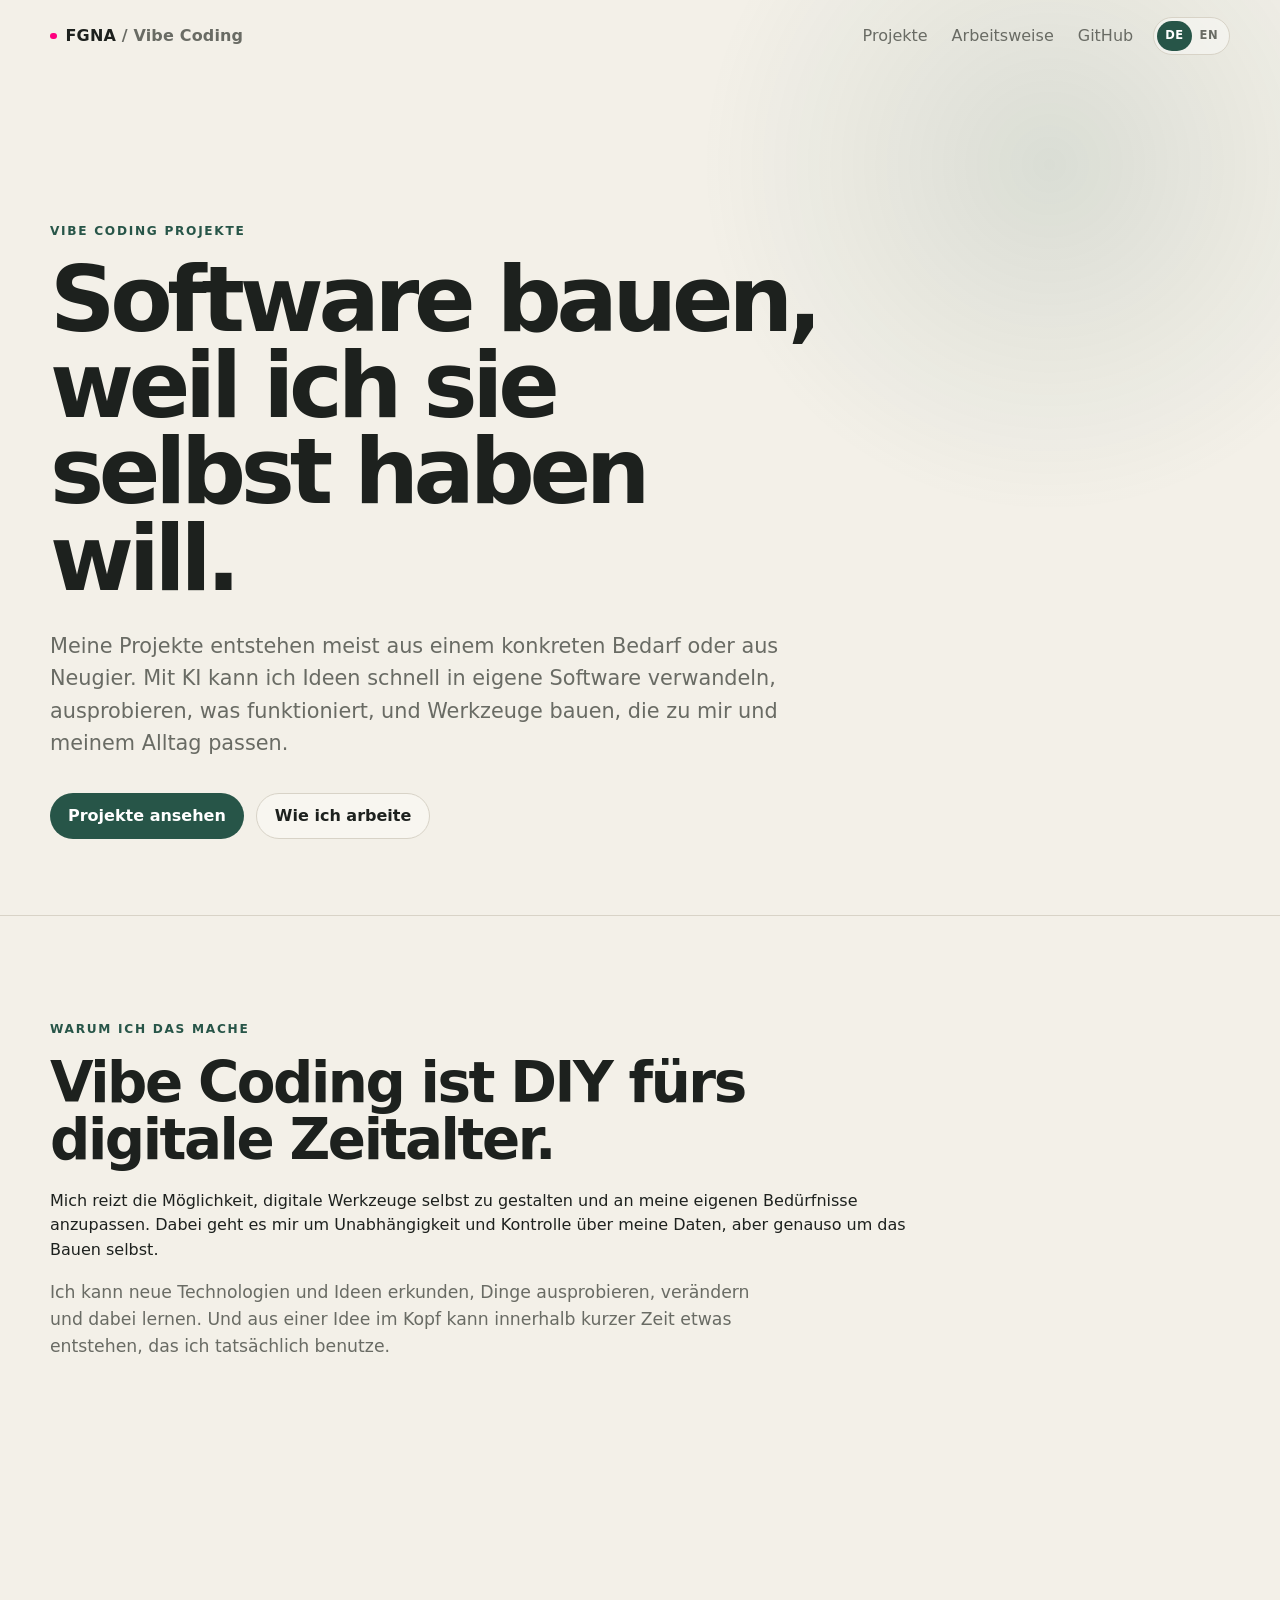
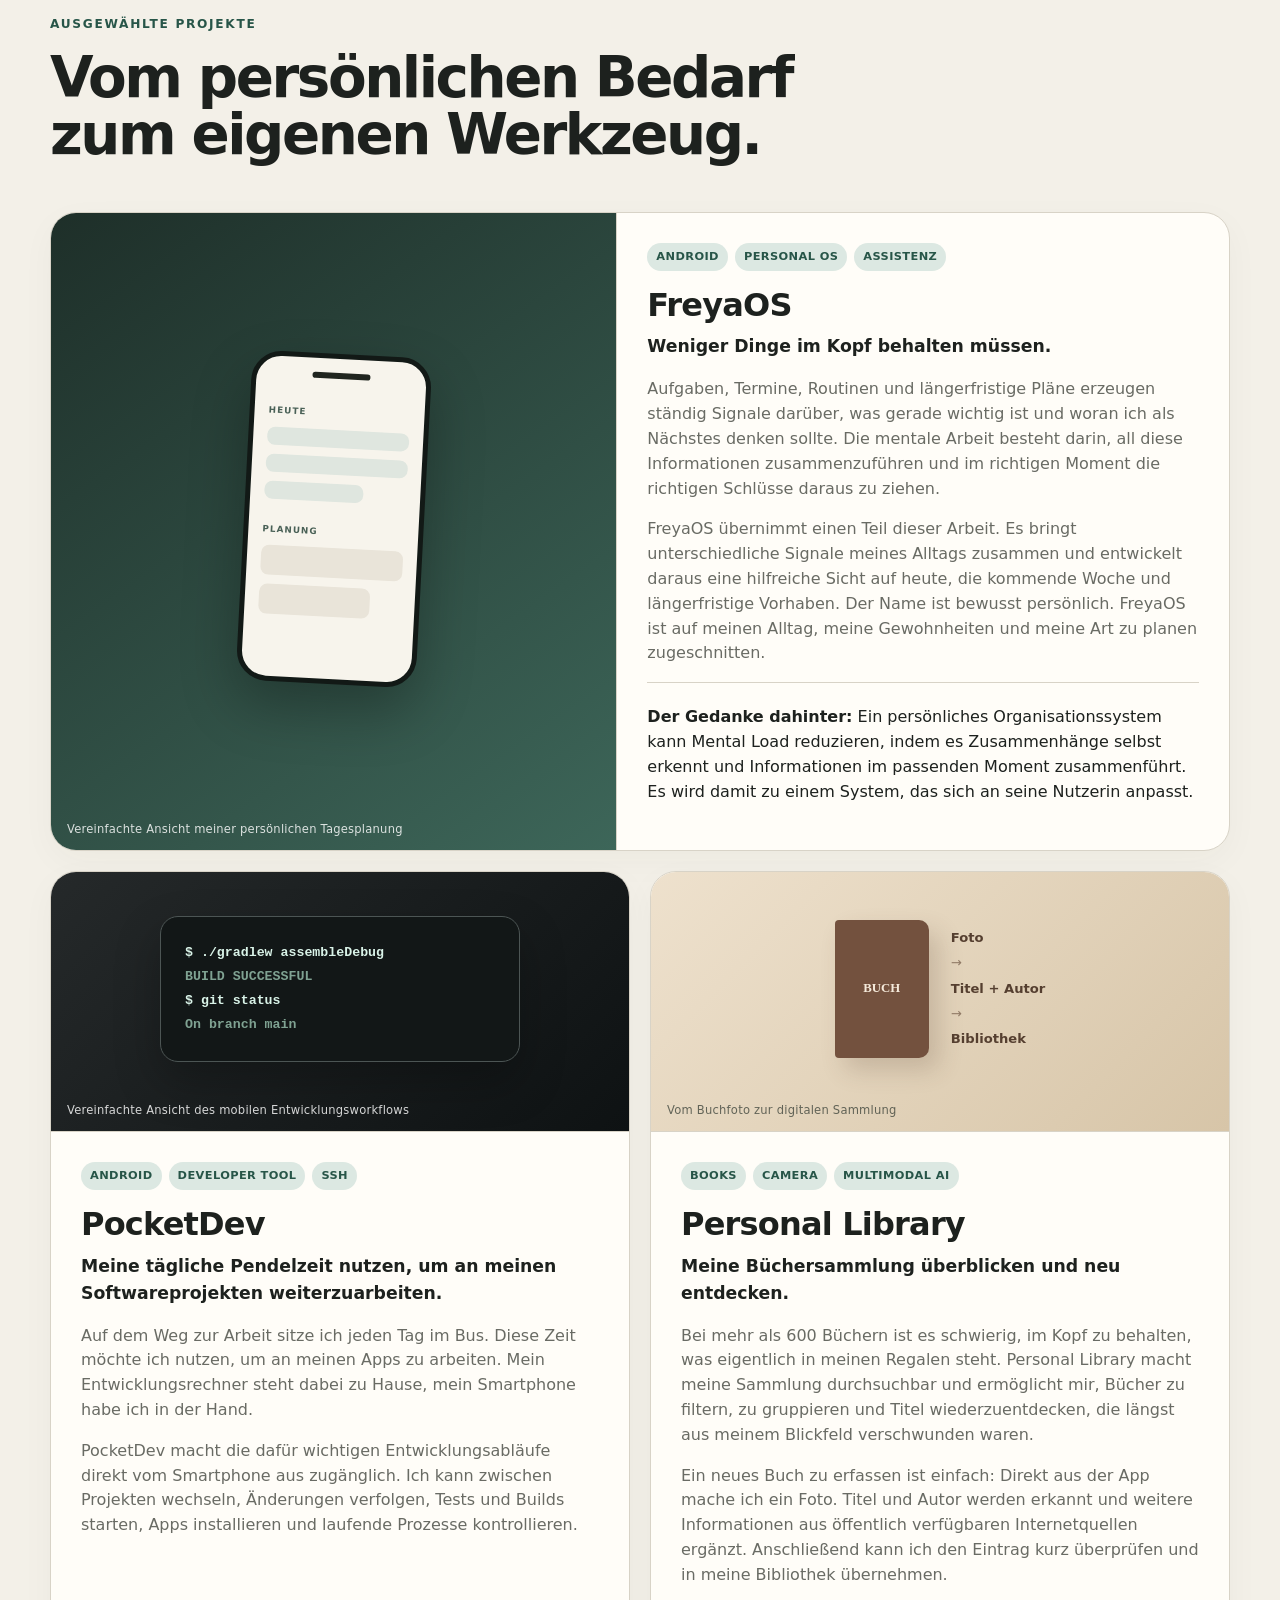
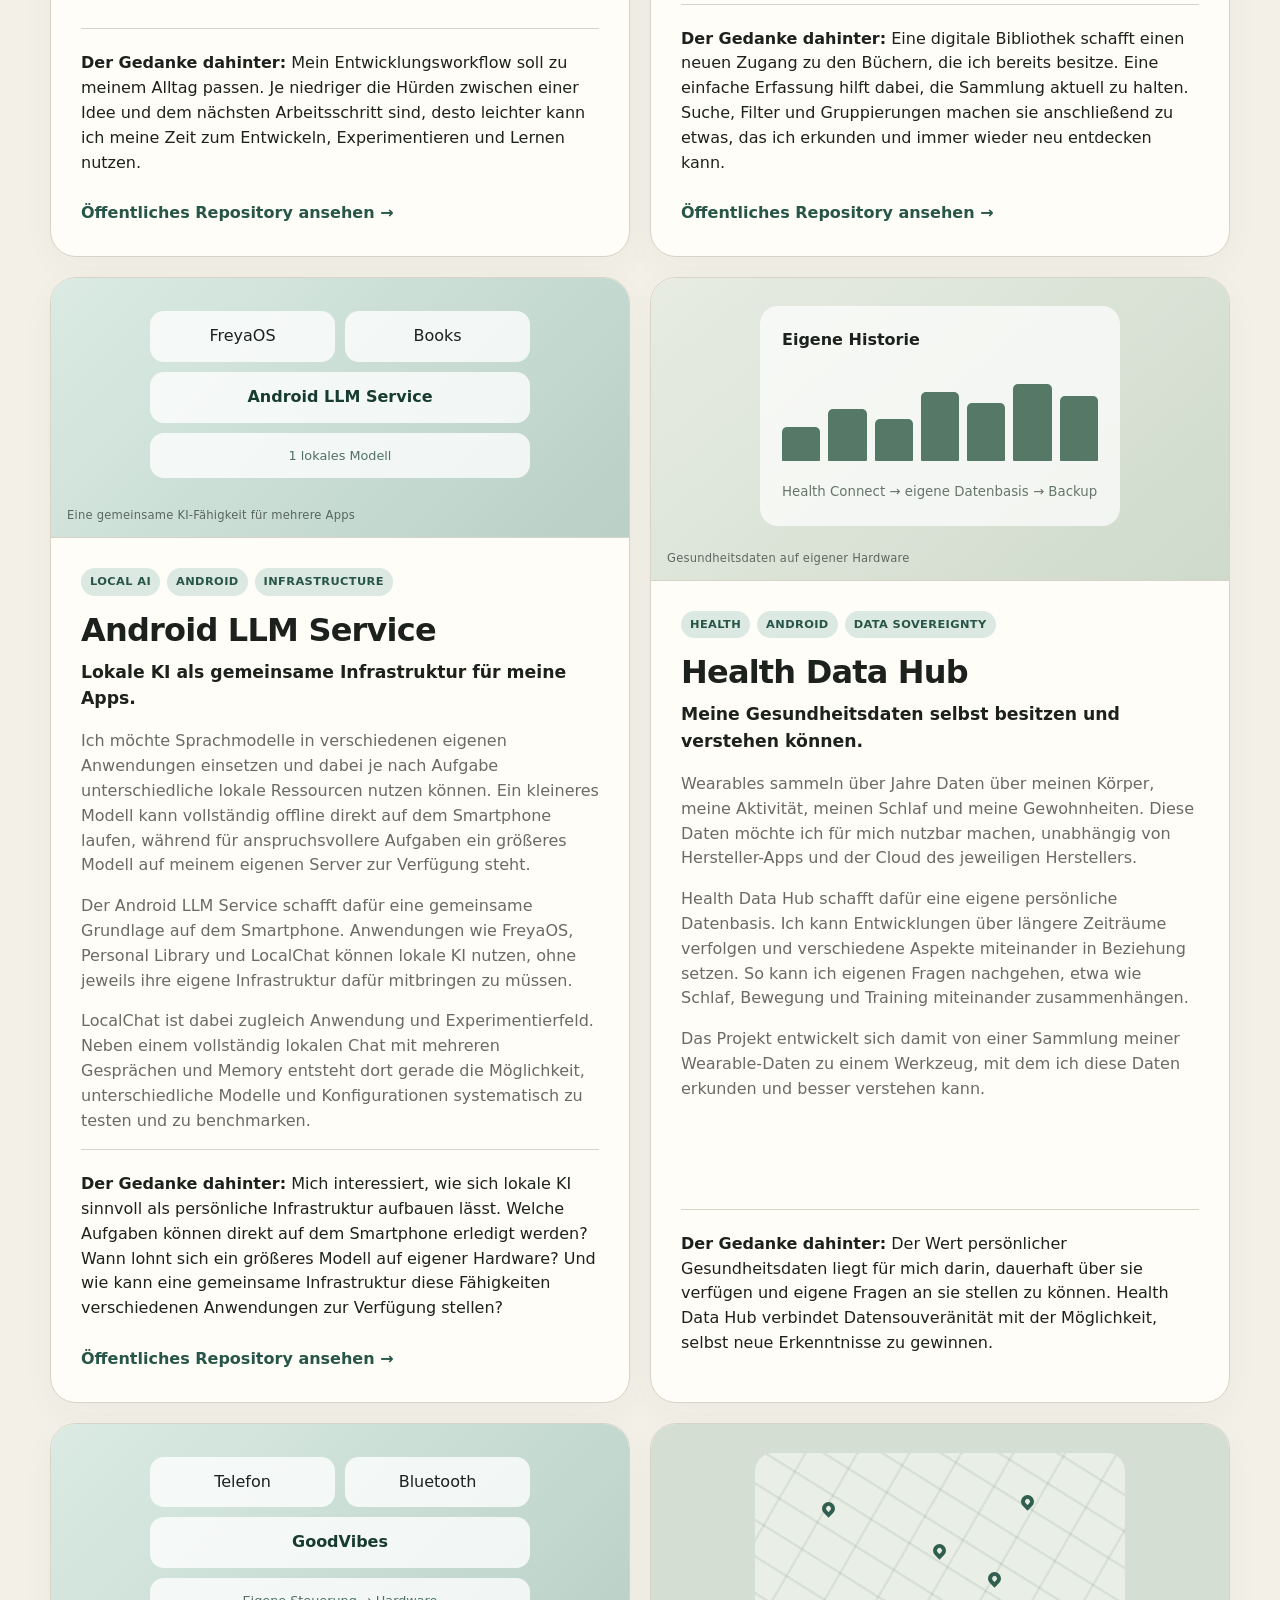
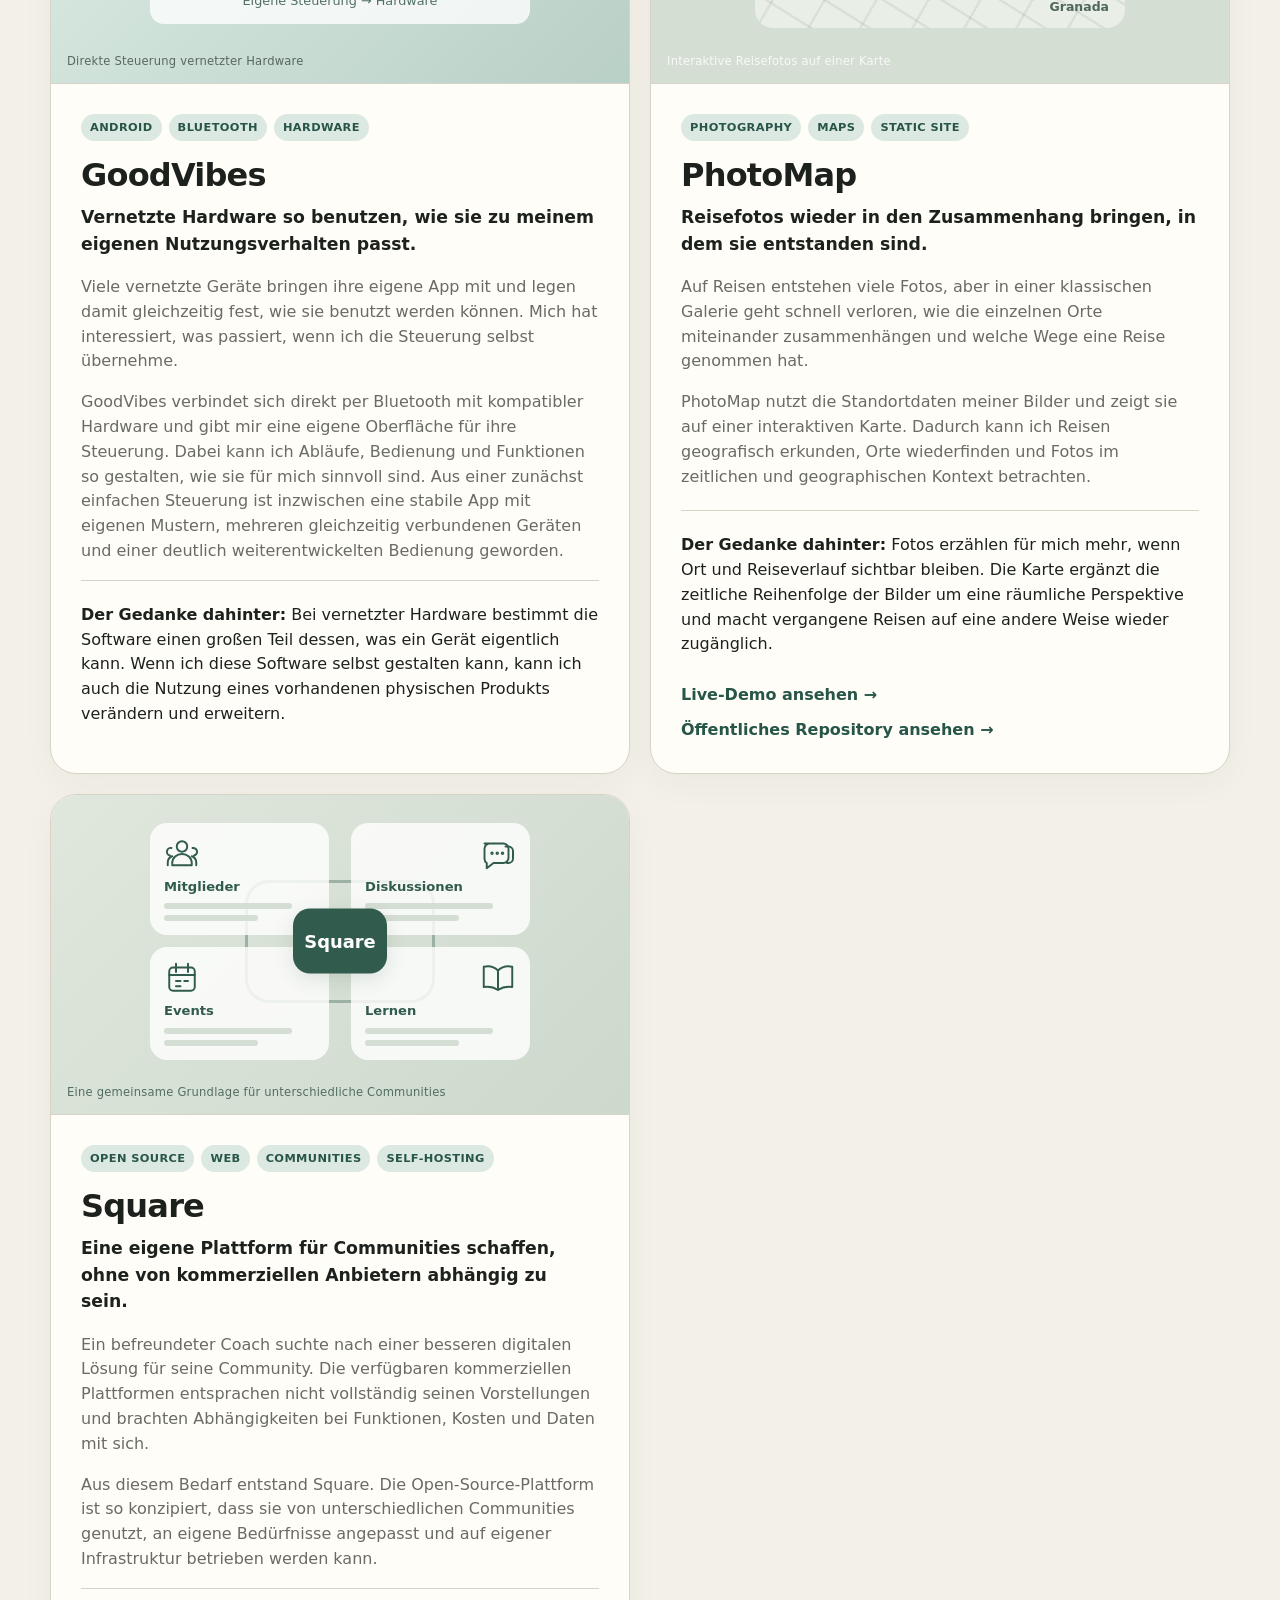
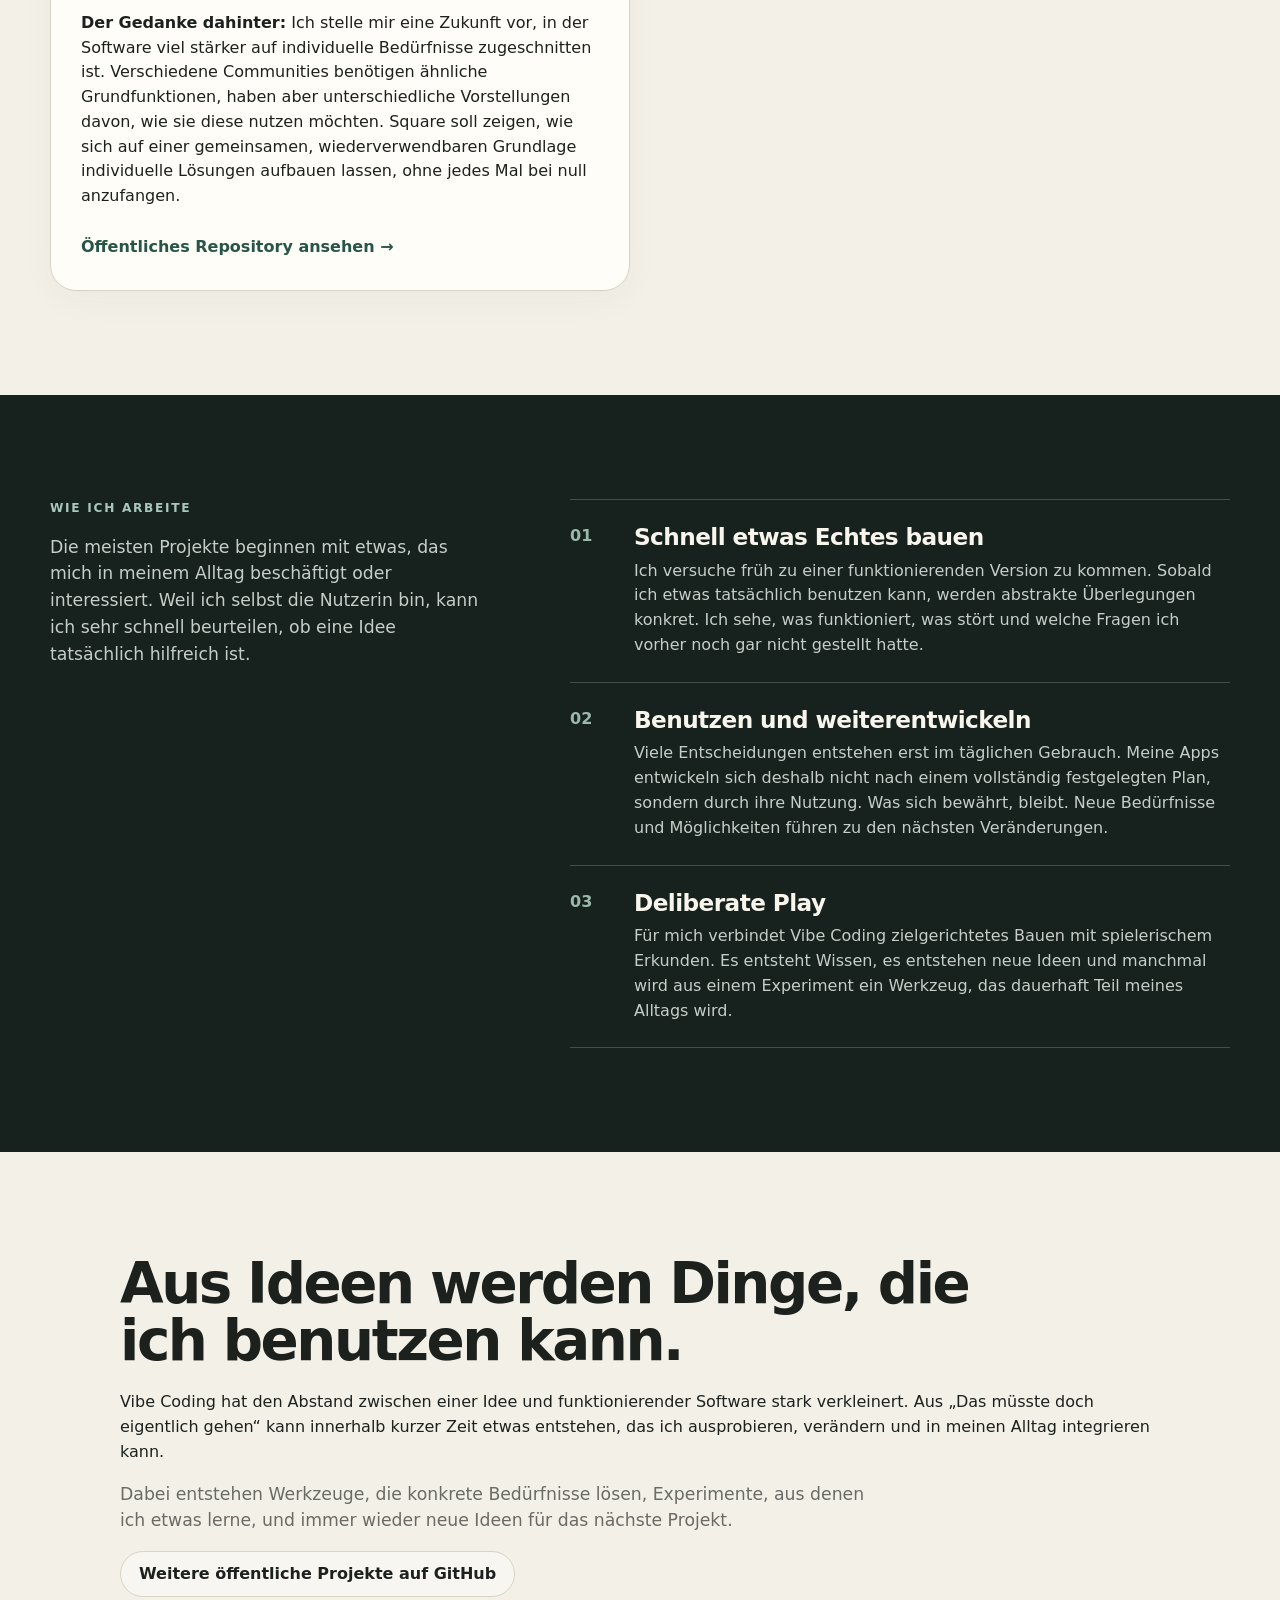
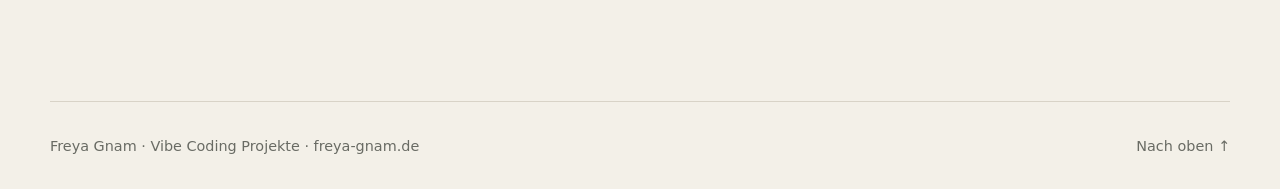
==== commit 2b07d5ae: "Improve PhotoMap contrast and add FreyaOS caption" ====
--- a/index.html
+++ b/index.html
@@ -1,9 +1,9 @@
 <!doctype html>
-<html lang="de"><head><meta charset="utf-8"><meta name="viewport" content="width=device-width, initial-scale=1"><meta name="description" content="Persönliche Softwareprojekte aus konkreten Bedürfnissen: digitale Selbstbestimmung, Lernen, Gestalten und Vibe Coding als DIY fürs digitale Zeitalter."><meta name="theme-color" content="#18221e"><meta property="og:title" content="FGNA · Vibe Coding Projekte"><meta property="og:description" content="Vibe Coding als DIY fürs digitale Zeitalter: persönliche Software, Datensouveränität, Lernen und Gestalten."><meta property="og:type" content="website"><link rel="alternate" hreflang="de" href="./"><link rel="alternate" hreflang="en" href="en/"><link rel="alternate" hreflang="x-default" href="./"><title>FGNA · Vibe Coding Projekte</title><link rel="stylesheet" href="styles.css?v=20261024c"></head><body>
+<html lang="de"><head><meta charset="utf-8"><meta name="viewport" content="width=device-width, initial-scale=1"><meta name="description" content="Persönliche Softwareprojekte aus konkreten Bedürfnissen: digitale Selbstbestimmung, Lernen, Gestalten und Vibe Coding als DIY fürs digitale Zeitalter."><meta name="theme-color" content="#18221e"><meta property="og:title" content="FGNA · Vibe Coding Projekte"><meta property="og:description" content="Vibe Coding als DIY fürs digitale Zeitalter: persönliche Software, Datensouveränität, Lernen und Gestalten."><meta property="og:type" content="website"><link rel="alternate" hreflang="de" href="./"><link rel="alternate" hreflang="en" href="en/"><link rel="alternate" hreflang="x-default" href="./"><title>FGNA · Vibe Coding Projekte</title><link rel="stylesheet" href="styles.css?v=20261024d"></head><body>
 <header class="hero" id="top"><nav class="nav shell" aria-label="Hauptnavigation"><a class="brand" href="#top">FGNA <span>/ Vibe Coding</span></a><div class="nav-actions"><div class="nav-links"><a href="#projekte">Projekte</a><a href="#arbeitsweise">Arbeitsweise</a><a href="https://github.com/fgna">GitHub</a></div><div class="language-switch" aria-label="Sprache wählen"><span aria-current="page">DE</span><a href="en/" lang="en">EN</a></div></div></nav><div class="shell hero-grid"><div class="hero-copy"><p class="eyebrow">Vibe Coding Projekte</p><h1>Software bauen, weil ich sie selbst haben will.</h1><p class="lede">Meine Projekte entstehen meist aus einem konkreten Bedarf oder aus Neugier. Mit KI kann ich Ideen schnell in eigene Software verwandeln, ausprobieren, was funktioniert, und Werkzeuge bauen, die zu mir und meinem Alltag passen.</p><div class="hero-actions"><a class="button primary" href="#projekte">Projekte ansehen</a><a class="button secondary" href="#arbeitsweise">Wie ich arbeite</a></div></div></div></header>
 <main><section class="section shell"><div class="section-heading"><p class="eyebrow">Warum ich das mache</p><h2>Vibe Coding ist DIY fürs digitale Zeitalter.</h2><p>Mich reizt die Möglichkeit, digitale Werkzeuge selbst zu gestalten und an meine eigenen Bedürfnisse anzupassen. Dabei geht es mir um Unabhängigkeit und Kontrolle über meine Daten, aber genauso um das Bauen selbst.</p><p>Ich kann neue Technologien und Ideen erkunden, Dinge ausprobieren, verändern und dabei lernen. Und aus einer Idee im Kopf kann innerhalb kurzer Zeit etwas entstehen, das ich tatsächlich benutze.</p></div></section>
 <section class="section shell" id="projekte"><div class="section-heading"><p class="eyebrow">Ausgewählte Projekte</p><h2>Vom persönlichen Bedarf zum eigenen Werkzeug.</h2></div><div class="project-grid">
-<article class="project-card featured"><div class="project-visual visual-taskos" aria-label="Abstrakte Darstellung von FreyaOS"><div class="device-frame"><div class="device-top"></div><div class="mock-ui"><span class="mock-label">HEUTE</span><i></i><i></i><i class="short"></i><span class="mock-label second">PLANUNG</span><b></b><b class="half"></b></div></div></div><div class="project-content"><div class="project-meta"><span>Android</span><span>Personal OS</span><span>Assistenz</span></div><h3>FreyaOS</h3><p class="project-kicker">Weniger Dinge im Kopf behalten müssen.</p><p>Aufgaben, Termine, Routinen und längerfristige Pläne erzeugen ständig Signale darüber, was gerade wichtig ist und woran ich als Nächstes denken sollte. Die mentale Arbeit besteht darin, all diese Informationen zusammenzuführen und im richtigen Moment die richtigen Schlüsse daraus zu ziehen.</p><p>FreyaOS übernimmt einen Teil dieser Arbeit. Es bringt unterschiedliche Signale meines Alltags zusammen und entwickelt daraus eine hilfreiche Sicht auf heute, die kommende Woche und längerfristige Vorhaben. Der Name ist bewusst persönlich. FreyaOS ist auf meinen Alltag, meine Gewohnheiten und meine Art zu planen zugeschnitten.</p><p class="thought"><strong>Der Gedanke dahinter:</strong> Ein persönliches Organisationssystem kann Mental Load reduzieren, indem es Zusammenhänge selbst erkennt und Informationen im passenden Moment zusammenführt. Es wird damit zu einem System, das sich an seine Nutzerin anpasst.</p></div></article>
+<article class="project-card featured"><div class="project-visual visual-taskos" aria-label="Abstrakte Darstellung von FreyaOS"><div class="device-frame"><div class="device-top"></div><div class="mock-ui"><span class="mock-label">HEUTE</span><i></i><i></i><i class="short"></i><span class="mock-label second">PLANUNG</span><b></b><b class="half"></b></div></div><div class="visual-caption">Vereinfachte Ansicht meiner persönlichen Tagesplanung</div></div><div class="project-content"><div class="project-meta"><span>Android</span><span>Personal OS</span><span>Assistenz</span></div><h3>FreyaOS</h3><p class="project-kicker">Weniger Dinge im Kopf behalten müssen.</p><p>Aufgaben, Termine, Routinen und längerfristige Pläne erzeugen ständig Signale darüber, was gerade wichtig ist und woran ich als Nächstes denken sollte. Die mentale Arbeit besteht darin, all diese Informationen zusammenzuführen und im richtigen Moment die richtigen Schlüsse daraus zu ziehen.</p><p>FreyaOS übernimmt einen Teil dieser Arbeit. Es bringt unterschiedliche Signale meines Alltags zusammen und entwickelt daraus eine hilfreiche Sicht auf heute, die kommende Woche und längerfristige Vorhaben. Der Name ist bewusst persönlich. FreyaOS ist auf meinen Alltag, meine Gewohnheiten und meine Art zu planen zugeschnitten.</p><p class="thought"><strong>Der Gedanke dahinter:</strong> Ein persönliches Organisationssystem kann Mental Load reduzieren, indem es Zusammenhänge selbst erkennt und Informationen im passenden Moment zusammenführt. Es wird damit zu einem System, das sich an seine Nutzerin anpasst.</p></div></article>
 <article class="project-card"><div class="project-visual visual-pocketdev"><div class="terminal-mock"><span>$ ./gradlew assembleDebug</span><span class="dim">BUILD SUCCESSFUL</span><span>$ git status</span><span class="dim">On branch main</span></div><div class="visual-caption">Vereinfachte Ansicht des mobilen Entwicklungsworkflows</div></div><div class="project-content"><div class="project-meta"><span>Android</span><span>Developer Tool</span><span>SSH</span></div><h3>PocketDev</h3><p class="project-kicker">Meine tägliche Pendelzeit nutzen, um an meinen Softwareprojekten weiterzuarbeiten.</p><p>Auf dem Weg zur Arbeit sitze ich jeden Tag im Bus. Diese Zeit möchte ich nutzen, um an meinen Apps zu arbeiten. Mein Entwicklungsrechner steht dabei zu Hause, mein Smartphone habe ich in der Hand.</p><p>PocketDev macht die dafür wichtigen Entwicklungsabläufe direkt vom Smartphone aus zugänglich. Ich kann zwischen Projekten wechseln, Änderungen verfolgen, Tests und Builds starten, Apps installieren und laufende Prozesse kontrollieren.</p><p class="thought"><strong>Der Gedanke dahinter:</strong> Mein Entwicklungsworkflow soll zu meinem Alltag passen. Je niedriger die Hürden zwischen einer Idee und dem nächsten Arbeitsschritt sind, desto leichter kann ich meine Zeit zum Entwickeln, Experimentieren und Lernen nutzen.</p><a class="text-link" href="https://github.com/fgna/pocketdev">Öffentliches Repository ansehen →</a></div></article>
 <article class="project-card"><div class="project-visual visual-books"><div class="book-mock"><div class="book-cover">BUCH</div><div><span>Foto</span><b>→</b><span>Titel + Autor</span><b>→</b><span>Bibliothek</span></div></div><div class="visual-caption">Vom Buchfoto zur digitalen Sammlung</div></div><div class="project-content"><div class="project-meta"><span>Books</span><span>Camera</span><span>Multimodal AI</span></div><h3>Personal Library</h3><p class="project-kicker">Meine Büchersammlung überblicken und neu entdecken.</p><p>Bei mehr als 600 Büchern ist es schwierig, im Kopf zu behalten, was eigentlich in meinen Regalen steht. Personal Library macht meine Sammlung durchsuchbar und ermöglicht mir, Bücher zu filtern, zu gruppieren und Titel wiederzuentdecken, die längst aus meinem Blickfeld verschwunden waren.</p><p>Ein neues Buch zu erfassen ist einfach: Direkt aus der App mache ich ein Foto. Titel und Autor werden erkannt und weitere Informationen aus öffentlich verfügbaren Internetquellen ergänzt. Anschließend kann ich den Eintrag kurz überprüfen und in meine Bibliothek übernehmen.</p><p class="thought"><strong>Der Gedanke dahinter:</strong> Eine digitale Bibliothek schafft einen neuen Zugang zu den Büchern, die ich bereits besitze. Eine einfache Erfassung hilft dabei, die Sammlung aktuell zu halten. Suche, Filter und Gruppierungen machen sie anschließend zu etwas, das ich erkunden und immer wieder neu entdecken kann.</p><a class="text-link" href="https://github.com/fgna/personal-library">Öffentliches Repository ansehen →</a></div></article>
 <article class="project-card"><div class="project-visual visual-llm"><div class="service-map"><span>FreyaOS</span><span>Books</span><strong>Android LLM Service</strong><em>1 lokales Modell</em></div><div class="visual-caption">Eine gemeinsame KI-Fähigkeit für mehrere Apps</div></div><div class="project-content"><div class="project-meta"><span>Local AI</span><span>Android</span><span>Infrastructure</span></div><h3>Android LLM Service</h3><p class="project-kicker">Lokale KI als gemeinsame Infrastruktur für meine Apps.</p><p>Ich möchte Sprachmodelle in verschiedenen eigenen Anwendungen einsetzen und dabei je nach Aufgabe unterschiedliche lokale Ressourcen nutzen können. Ein kleineres Modell kann vollständig offline direkt auf dem Smartphone laufen, während für anspruchsvollere Aufgaben ein größeres Modell auf meinem eigenen Server zur Verfügung steht.</p><p>Der Android LLM Service schafft dafür eine gemeinsame Grundlage auf dem Smartphone. Anwendungen wie FreyaOS, Personal Library und LocalChat können lokale KI nutzen, ohne jeweils ihre eigene Infrastruktur dafür mitbringen zu müssen.</p><p>LocalChat ist dabei zugleich Anwendung und Experimentierfeld. Neben einem vollständig lokalen Chat mit mehreren Gesprächen und Memory entsteht dort gerade die Möglichkeit, unterschiedliche Modelle und Konfigurationen systematisch zu testen und zu benchmarken.</p><p class="thought"><strong>Der Gedanke dahinter:</strong> Mich interessiert, wie sich lokale KI sinnvoll als persönliche Infrastruktur aufbauen lässt. Welche Aufgaben können direkt auf dem Smartphone erledigt werden? Wann lohnt sich ein größeres Modell auf eigener Hardware? Und wie kann eine gemeinsame Infrastruktur diese Fähigkeiten verschiedenen Anwendungen zur Verfügung stellen?</p><a class="text-link" href="https://github.com/fgna/android-llm-service">Öffentliches Repository ansehen →</a></div></article>
--- a/styles.css
+++ b/styles.css
@@ -178,7 +178,7 @@
 .square-module { position: relative; display: flex; flex-direction: column; align-items: flex-start; gap: 6px; min-height: 94px; padding: 14px; background: rgba(255,255,255,.82); border-radius: 17px; color: #315b4d; }
 .square-module strong { font-size: .82rem; }
 .square-symbol { display: flex; align-items: center; height: 34px; color: #315b4d; }
-.square-module:nth-child(2) .square-symbol, .square-module:nth-child(5) .square-symbol { transform: translateX(-10px); }
+
 .square-symbol svg { display: block; width: 36px; height: 36px; fill: none; stroke: currentColor; stroke-width: 2.6; stroke-linecap: round; stroke-linejoin: round; }
 .square-symbol circle { fill: none; }
 .square-module i { display: block; width: 85%; height: 6px; border-radius: 8px; background: #d4ded4; }
@@ -190,14 +190,15 @@
 /* Keep illustrated icons clear and consistent on small screens. */
 @media (max-width: 480px) { .square-symbol { height: 30px; } .square-symbol svg { width: 30px; height: 30px; } .square-module { min-height: 108px; } }
 
-/* Reserve a distinct caption band below every project illustration. */
-.project-visual { padding-bottom: 100px; }
-.visual-caption { bottom: 16px; z-index: 2; }
-.square-diagram { align-self: start; margin-top: 10px; }
+/* Keep captions below illustrations without an oversized empty band. */
+.project-visual { padding-bottom: 54px; }
+.visual-caption { bottom: 12px; z-index: 2; }
+.square-diagram { align-self: center; margin-top: 0; }
+/* Right-column icons belong at the right edge of their own modules. */
 .square-module:nth-child(2) .square-symbol,
-.square-module:nth-child(5) .square-symbol { transform: none; margin-left: -5px; }
+.square-module:nth-child(5) .square-symbol { transform: none; margin-left: auto; margin-right: 0; }
 @media (max-width: 480px) {
-  .project-visual { padding-bottom: 100px; }
-  .square-diagram { margin-top: 2px; }
-  .visual-caption { bottom: 16px; }
-}
+  .project-visual { padding-bottom: 54px; }
+  .square-diagram { margin-top: 0; }
+  .visual-caption { bottom: 12px; }
+}
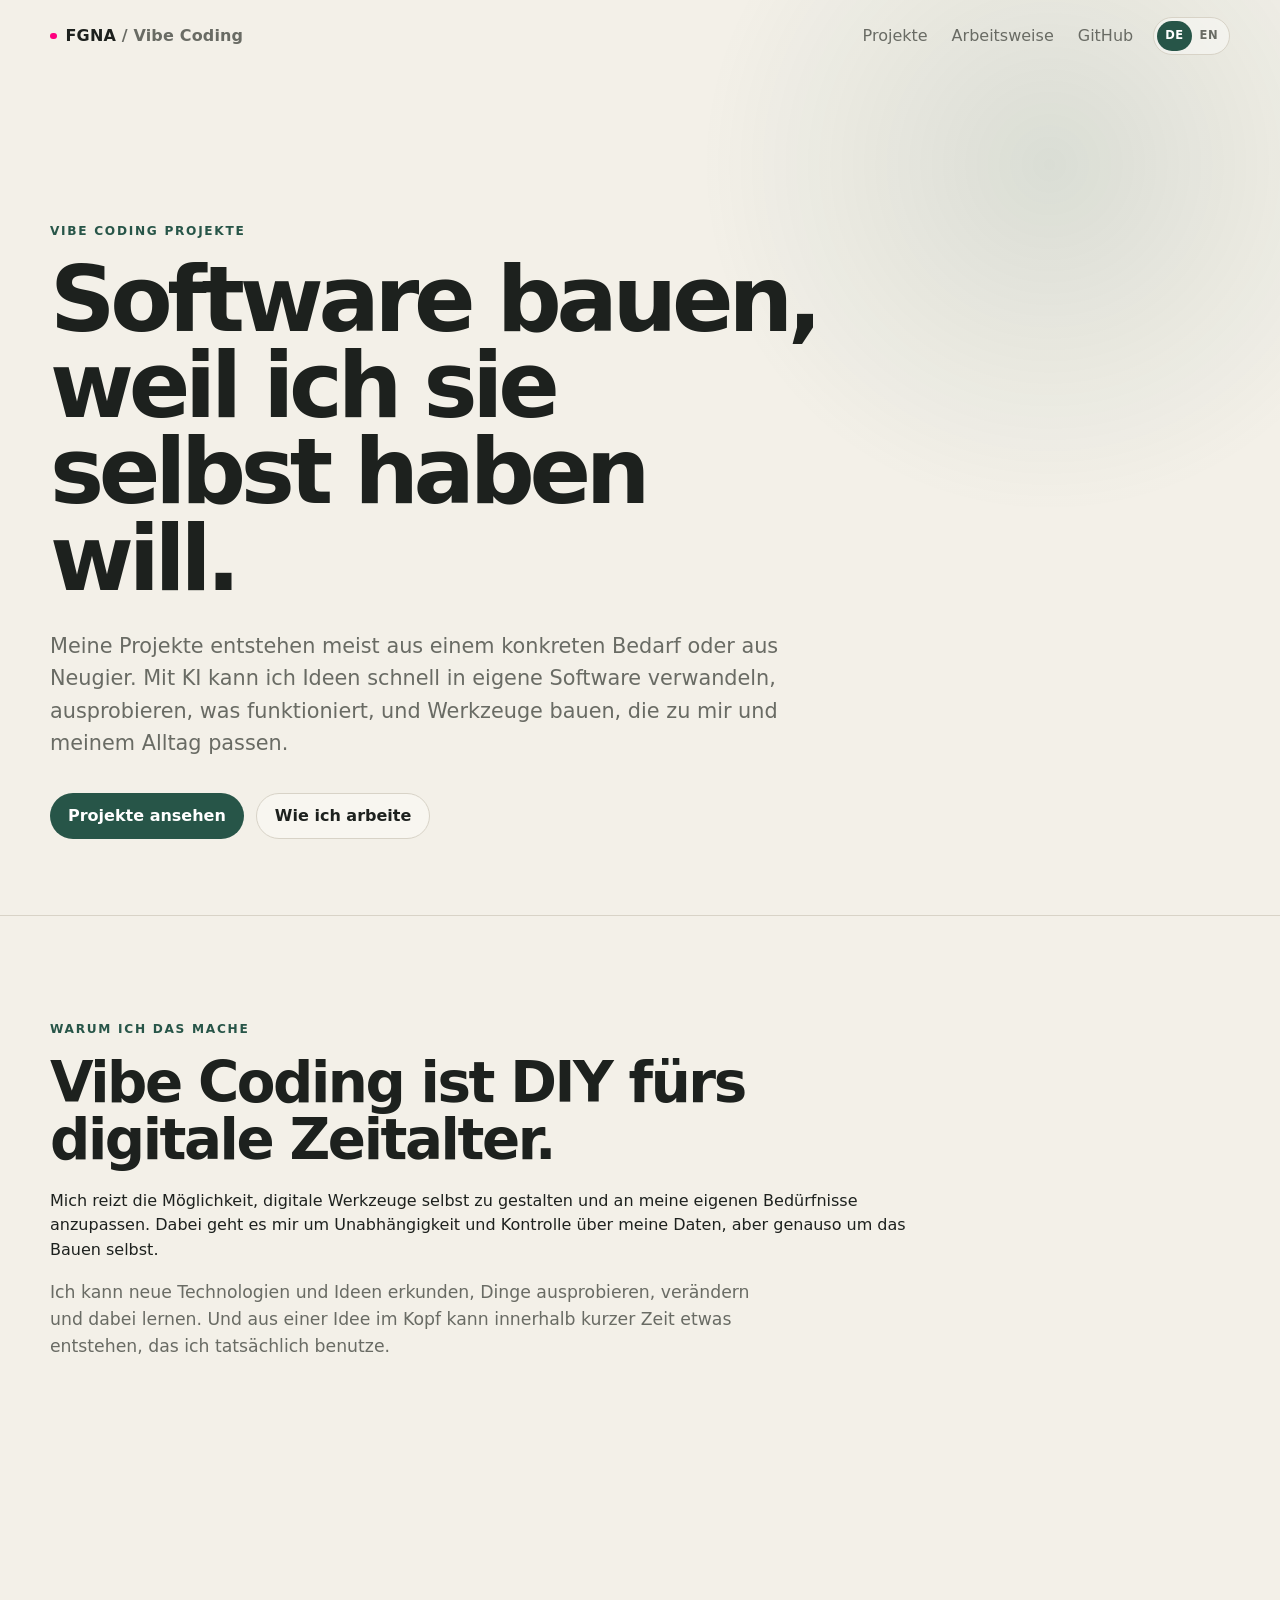
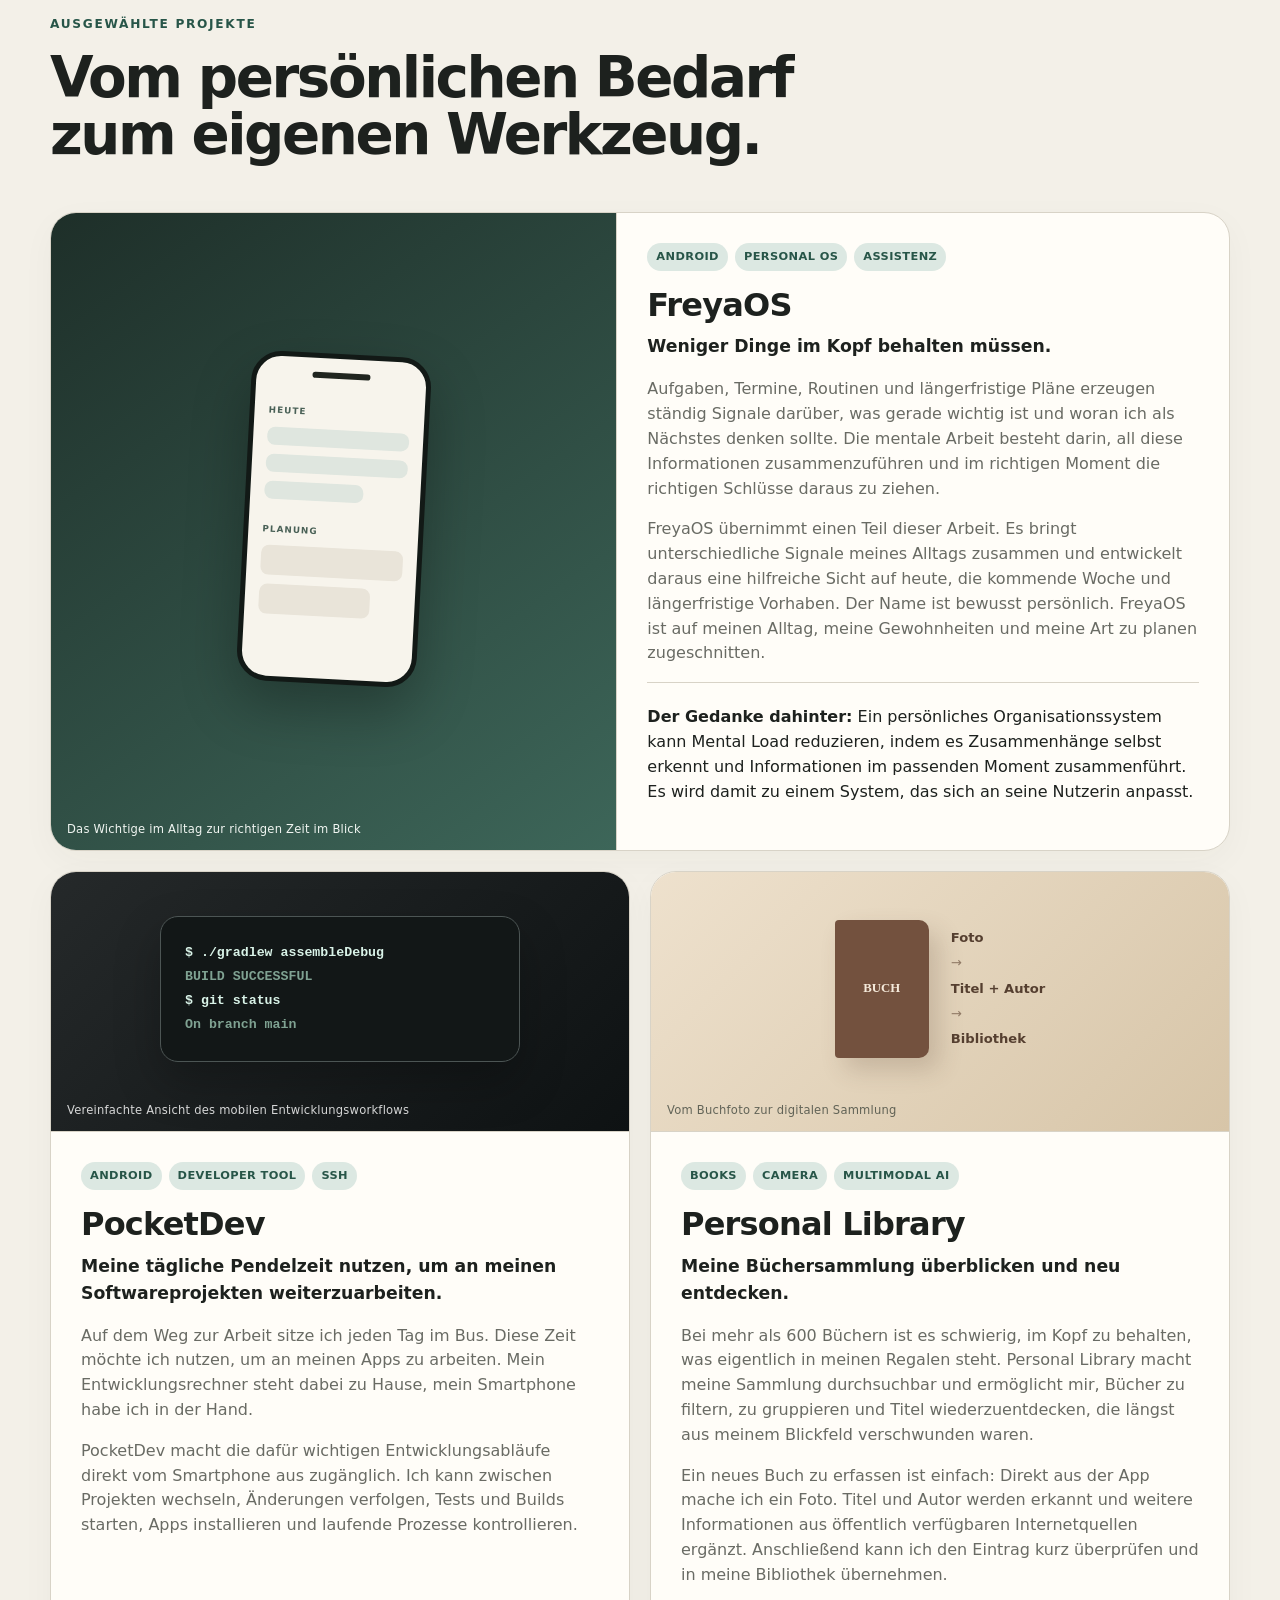
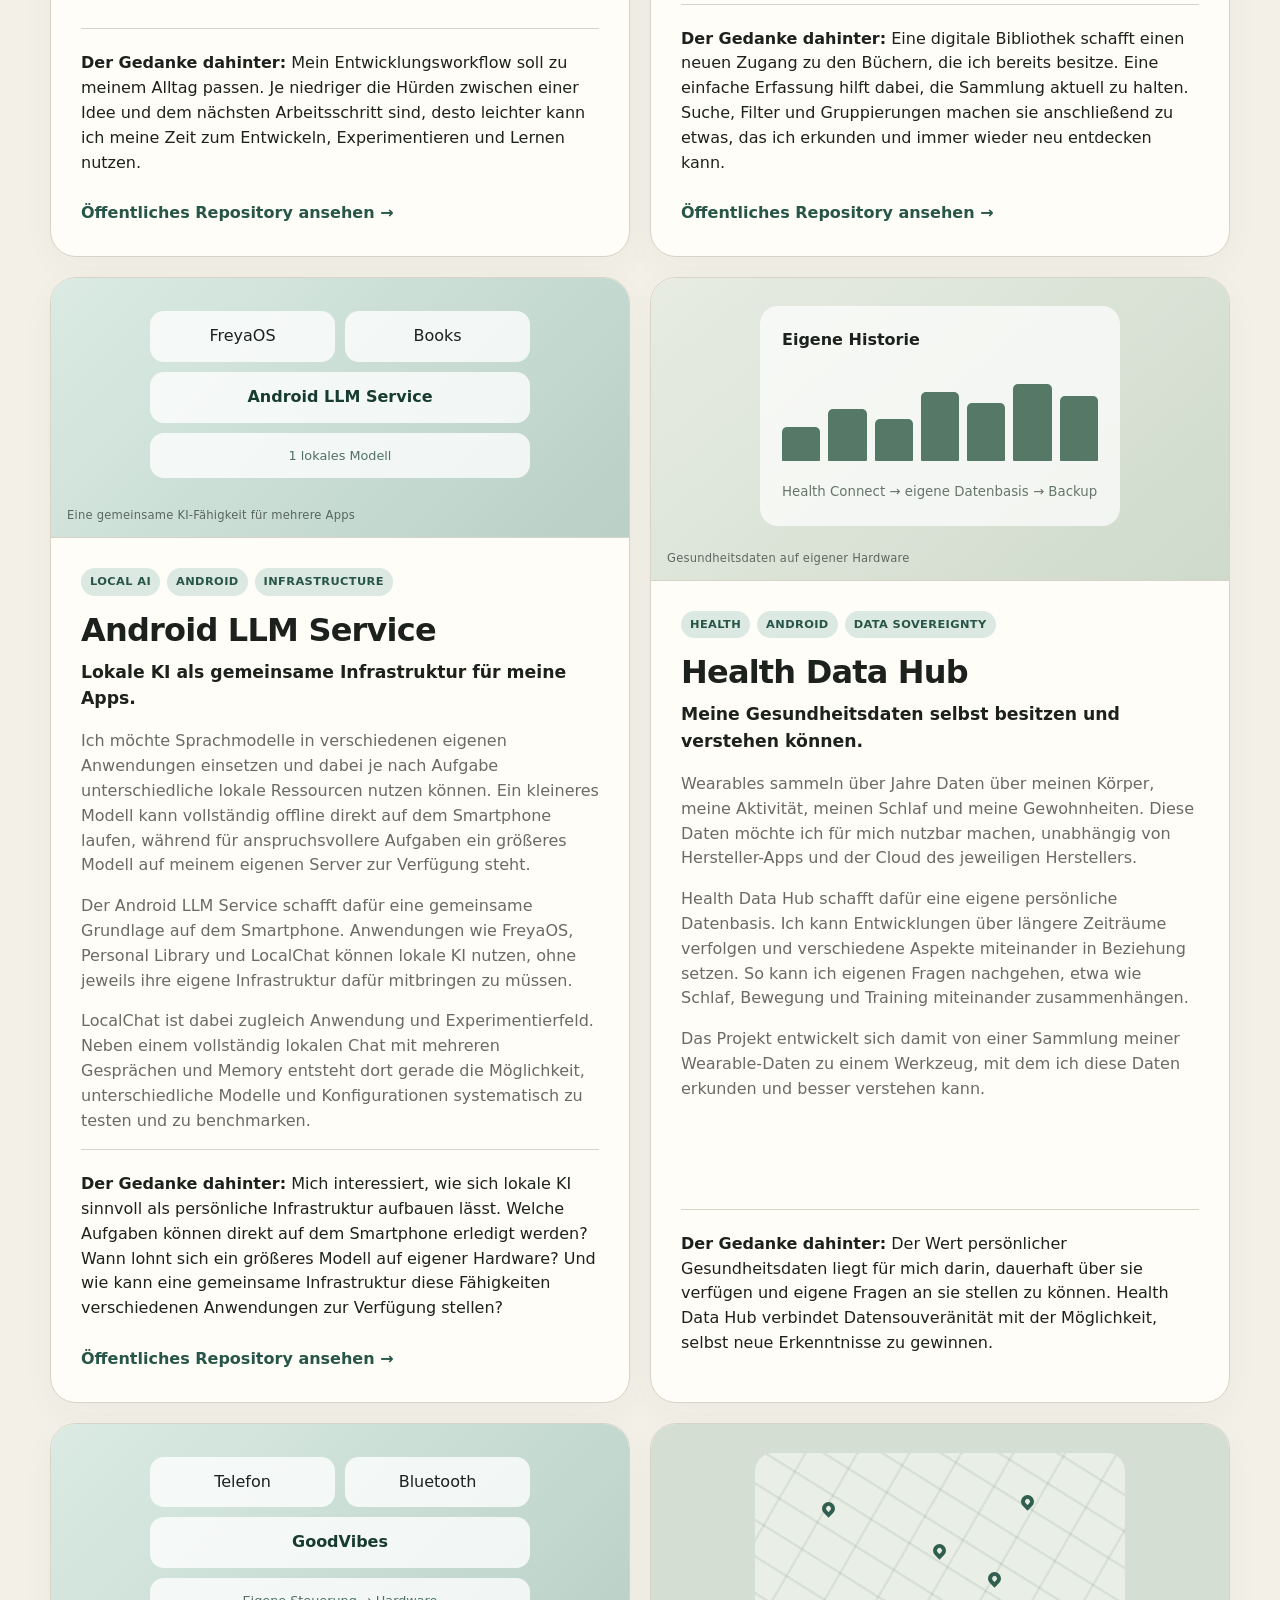
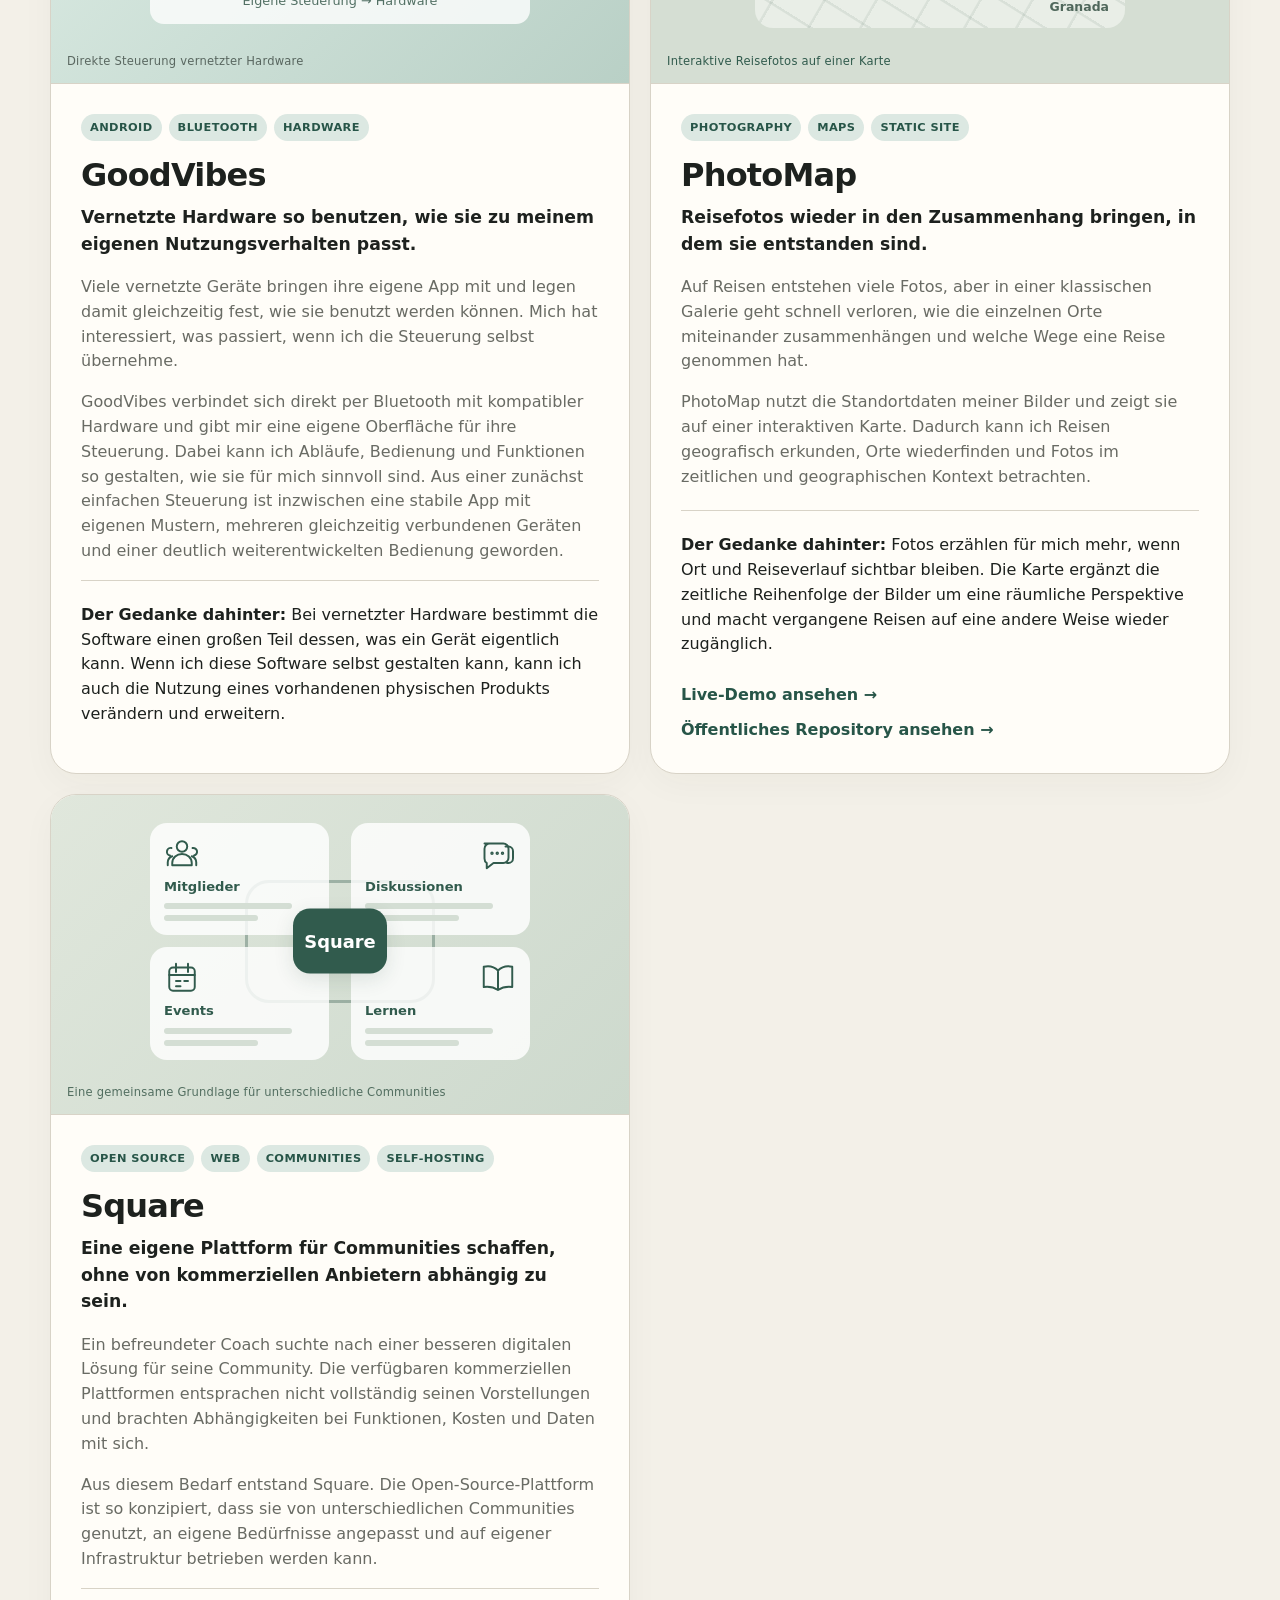
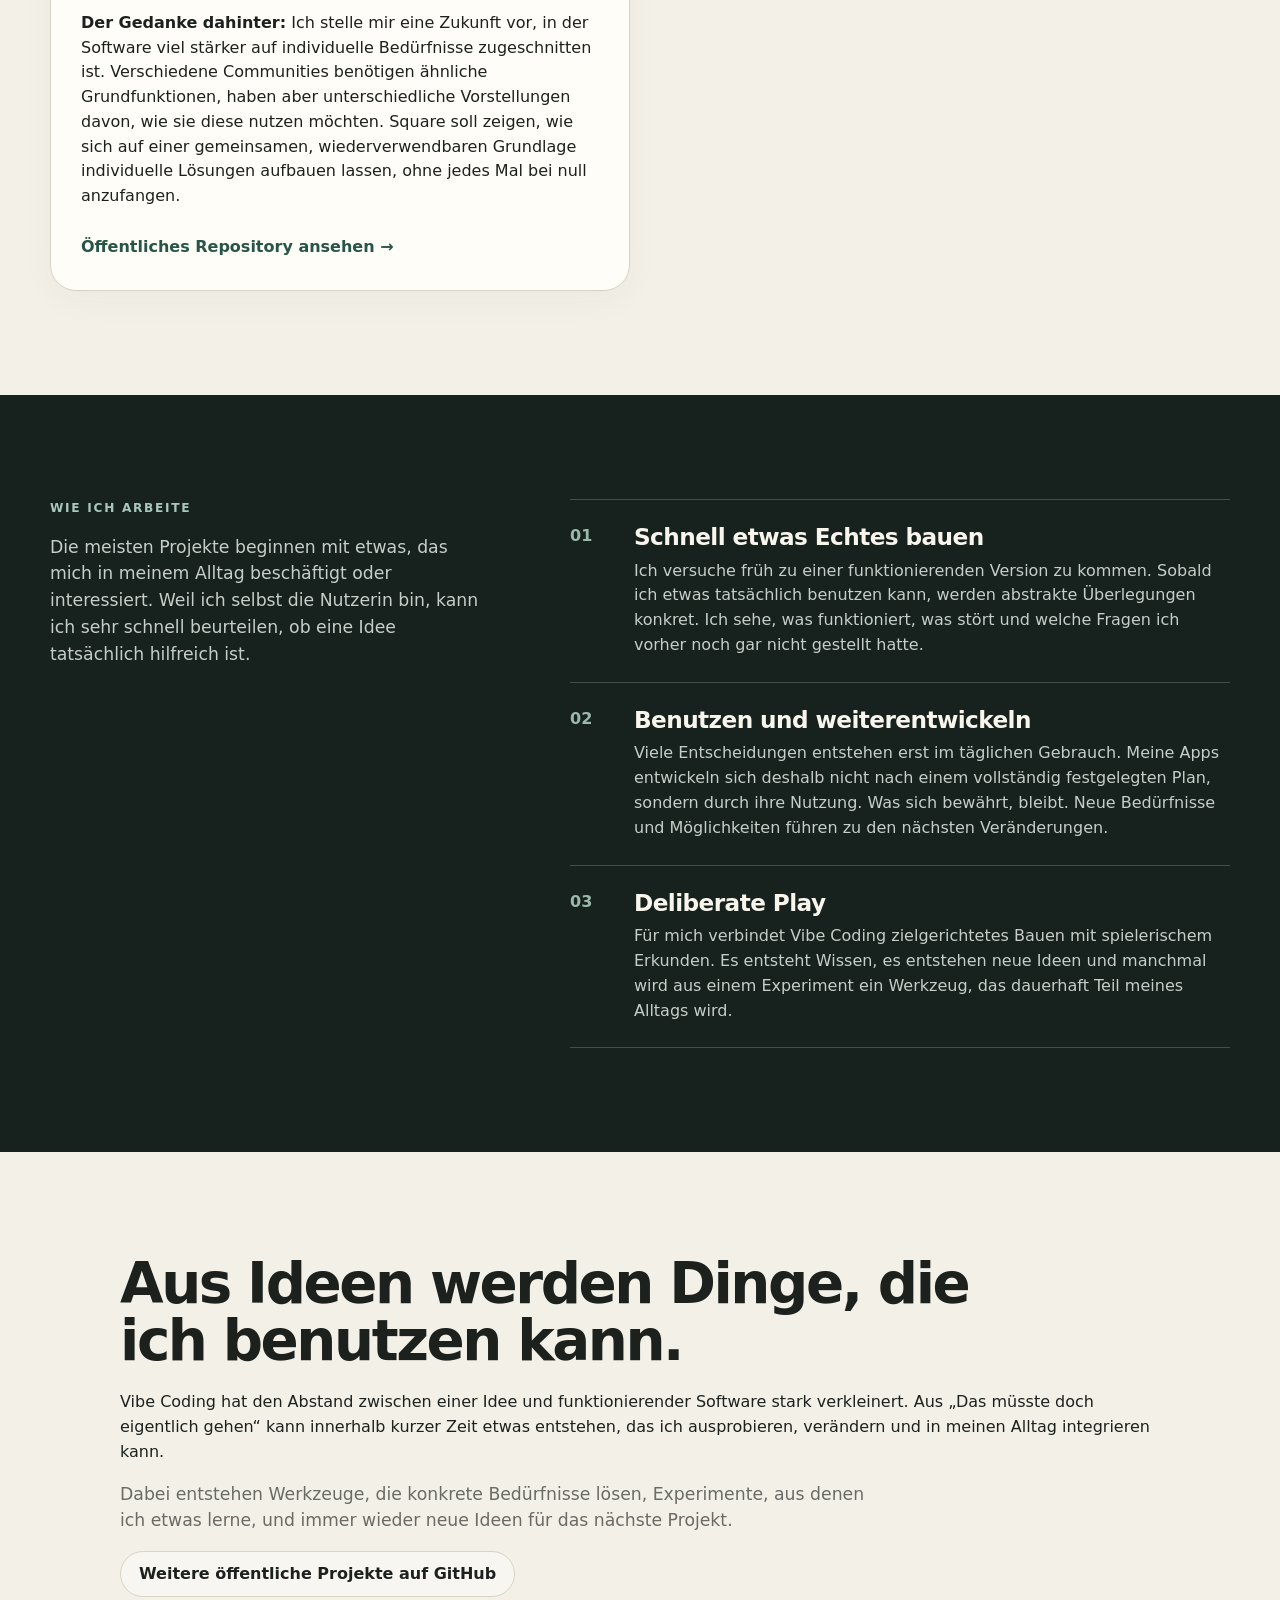
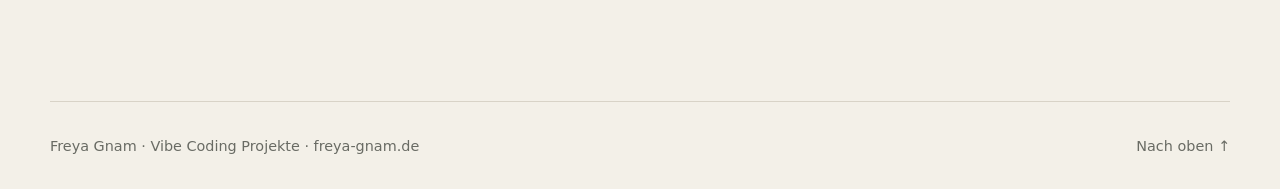
==== commit e0cf7a8c: "Describe FreyaOS purpose in image caption" ====
--- a/index.html
+++ b/index.html
@@ -3,7 +3,7 @@
 <header class="hero" id="top"><nav class="nav shell" aria-label="Hauptnavigation"><a class="brand" href="#top">FGNA <span>/ Vibe Coding</span></a><div class="nav-actions"><div class="nav-links"><a href="#projekte">Projekte</a><a href="#arbeitsweise">Arbeitsweise</a><a href="https://github.com/fgna">GitHub</a></div><div class="language-switch" aria-label="Sprache wählen"><span aria-current="page">DE</span><a href="en/" lang="en">EN</a></div></div></nav><div class="shell hero-grid"><div class="hero-copy"><p class="eyebrow">Vibe Coding Projekte</p><h1>Software bauen, weil ich sie selbst haben will.</h1><p class="lede">Meine Projekte entstehen meist aus einem konkreten Bedarf oder aus Neugier. Mit KI kann ich Ideen schnell in eigene Software verwandeln, ausprobieren, was funktioniert, und Werkzeuge bauen, die zu mir und meinem Alltag passen.</p><div class="hero-actions"><a class="button primary" href="#projekte">Projekte ansehen</a><a class="button secondary" href="#arbeitsweise">Wie ich arbeite</a></div></div></div></header>
 <main><section class="section shell"><div class="section-heading"><p class="eyebrow">Warum ich das mache</p><h2>Vibe Coding ist DIY fürs digitale Zeitalter.</h2><p>Mich reizt die Möglichkeit, digitale Werkzeuge selbst zu gestalten und an meine eigenen Bedürfnisse anzupassen. Dabei geht es mir um Unabhängigkeit und Kontrolle über meine Daten, aber genauso um das Bauen selbst.</p><p>Ich kann neue Technologien und Ideen erkunden, Dinge ausprobieren, verändern und dabei lernen. Und aus einer Idee im Kopf kann innerhalb kurzer Zeit etwas entstehen, das ich tatsächlich benutze.</p></div></section>
 <section class="section shell" id="projekte"><div class="section-heading"><p class="eyebrow">Ausgewählte Projekte</p><h2>Vom persönlichen Bedarf zum eigenen Werkzeug.</h2></div><div class="project-grid">
-<article class="project-card featured"><div class="project-visual visual-taskos" aria-label="Abstrakte Darstellung von FreyaOS"><div class="device-frame"><div class="device-top"></div><div class="mock-ui"><span class="mock-label">HEUTE</span><i></i><i></i><i class="short"></i><span class="mock-label second">PLANUNG</span><b></b><b class="half"></b></div></div><div class="visual-caption">Vereinfachte Ansicht meiner persönlichen Tagesplanung</div></div><div class="project-content"><div class="project-meta"><span>Android</span><span>Personal OS</span><span>Assistenz</span></div><h3>FreyaOS</h3><p class="project-kicker">Weniger Dinge im Kopf behalten müssen.</p><p>Aufgaben, Termine, Routinen und längerfristige Pläne erzeugen ständig Signale darüber, was gerade wichtig ist und woran ich als Nächstes denken sollte. Die mentale Arbeit besteht darin, all diese Informationen zusammenzuführen und im richtigen Moment die richtigen Schlüsse daraus zu ziehen.</p><p>FreyaOS übernimmt einen Teil dieser Arbeit. Es bringt unterschiedliche Signale meines Alltags zusammen und entwickelt daraus eine hilfreiche Sicht auf heute, die kommende Woche und längerfristige Vorhaben. Der Name ist bewusst persönlich. FreyaOS ist auf meinen Alltag, meine Gewohnheiten und meine Art zu planen zugeschnitten.</p><p class="thought"><strong>Der Gedanke dahinter:</strong> Ein persönliches Organisationssystem kann Mental Load reduzieren, indem es Zusammenhänge selbst erkennt und Informationen im passenden Moment zusammenführt. Es wird damit zu einem System, das sich an seine Nutzerin anpasst.</p></div></article>
+<article class="project-card featured"><div class="project-visual visual-taskos" aria-label="Abstrakte Darstellung von FreyaOS"><div class="device-frame"><div class="device-top"></div><div class="mock-ui"><span class="mock-label">HEUTE</span><i></i><i></i><i class="short"></i><span class="mock-label second">PLANUNG</span><b></b><b class="half"></b></div></div><div class="visual-caption">Das Wichtige im Alltag zur richtigen Zeit im Blick</div></div><div class="project-content"><div class="project-meta"><span>Android</span><span>Personal OS</span><span>Assistenz</span></div><h3>FreyaOS</h3><p class="project-kicker">Weniger Dinge im Kopf behalten müssen.</p><p>Aufgaben, Termine, Routinen und längerfristige Pläne erzeugen ständig Signale darüber, was gerade wichtig ist und woran ich als Nächstes denken sollte. Die mentale Arbeit besteht darin, all diese Informationen zusammenzuführen und im richtigen Moment die richtigen Schlüsse daraus zu ziehen.</p><p>FreyaOS übernimmt einen Teil dieser Arbeit. Es bringt unterschiedliche Signale meines Alltags zusammen und entwickelt daraus eine hilfreiche Sicht auf heute, die kommende Woche und längerfristige Vorhaben. Der Name ist bewusst persönlich. FreyaOS ist auf meinen Alltag, meine Gewohnheiten und meine Art zu planen zugeschnitten.</p><p class="thought"><strong>Der Gedanke dahinter:</strong> Ein persönliches Organisationssystem kann Mental Load reduzieren, indem es Zusammenhänge selbst erkennt und Informationen im passenden Moment zusammenführt. Es wird damit zu einem System, das sich an seine Nutzerin anpasst.</p></div></article>
 <article class="project-card"><div class="project-visual visual-pocketdev"><div class="terminal-mock"><span>$ ./gradlew assembleDebug</span><span class="dim">BUILD SUCCESSFUL</span><span>$ git status</span><span class="dim">On branch main</span></div><div class="visual-caption">Vereinfachte Ansicht des mobilen Entwicklungsworkflows</div></div><div class="project-content"><div class="project-meta"><span>Android</span><span>Developer Tool</span><span>SSH</span></div><h3>PocketDev</h3><p class="project-kicker">Meine tägliche Pendelzeit nutzen, um an meinen Softwareprojekten weiterzuarbeiten.</p><p>Auf dem Weg zur Arbeit sitze ich jeden Tag im Bus. Diese Zeit möchte ich nutzen, um an meinen Apps zu arbeiten. Mein Entwicklungsrechner steht dabei zu Hause, mein Smartphone habe ich in der Hand.</p><p>PocketDev macht die dafür wichtigen Entwicklungsabläufe direkt vom Smartphone aus zugänglich. Ich kann zwischen Projekten wechseln, Änderungen verfolgen, Tests und Builds starten, Apps installieren und laufende Prozesse kontrollieren.</p><p class="thought"><strong>Der Gedanke dahinter:</strong> Mein Entwicklungsworkflow soll zu meinem Alltag passen. Je niedriger die Hürden zwischen einer Idee und dem nächsten Arbeitsschritt sind, desto leichter kann ich meine Zeit zum Entwickeln, Experimentieren und Lernen nutzen.</p><a class="text-link" href="https://github.com/fgna/pocketdev">Öffentliches Repository ansehen →</a></div></article>
 <article class="project-card"><div class="project-visual visual-books"><div class="book-mock"><div class="book-cover">BUCH</div><div><span>Foto</span><b>→</b><span>Titel + Autor</span><b>→</b><span>Bibliothek</span></div></div><div class="visual-caption">Vom Buchfoto zur digitalen Sammlung</div></div><div class="project-content"><div class="project-meta"><span>Books</span><span>Camera</span><span>Multimodal AI</span></div><h3>Personal Library</h3><p class="project-kicker">Meine Büchersammlung überblicken und neu entdecken.</p><p>Bei mehr als 600 Büchern ist es schwierig, im Kopf zu behalten, was eigentlich in meinen Regalen steht. Personal Library macht meine Sammlung durchsuchbar und ermöglicht mir, Bücher zu filtern, zu gruppieren und Titel wiederzuentdecken, die längst aus meinem Blickfeld verschwunden waren.</p><p>Ein neues Buch zu erfassen ist einfach: Direkt aus der App mache ich ein Foto. Titel und Autor werden erkannt und weitere Informationen aus öffentlich verfügbaren Internetquellen ergänzt. Anschließend kann ich den Eintrag kurz überprüfen und in meine Bibliothek übernehmen.</p><p class="thought"><strong>Der Gedanke dahinter:</strong> Eine digitale Bibliothek schafft einen neuen Zugang zu den Büchern, die ich bereits besitze. Eine einfache Erfassung hilft dabei, die Sammlung aktuell zu halten. Suche, Filter und Gruppierungen machen sie anschließend zu etwas, das ich erkunden und immer wieder neu entdecken kann.</p><a class="text-link" href="https://github.com/fgna/personal-library">Öffentliches Repository ansehen →</a></div></article>
 <article class="project-card"><div class="project-visual visual-llm"><div class="service-map"><span>FreyaOS</span><span>Books</span><strong>Android LLM Service</strong><em>1 lokales Modell</em></div><div class="visual-caption">Eine gemeinsame KI-Fähigkeit für mehrere Apps</div></div><div class="project-content"><div class="project-meta"><span>Local AI</span><span>Android</span><span>Infrastructure</span></div><h3>Android LLM Service</h3><p class="project-kicker">Lokale KI als gemeinsame Infrastruktur für meine Apps.</p><p>Ich möchte Sprachmodelle in verschiedenen eigenen Anwendungen einsetzen und dabei je nach Aufgabe unterschiedliche lokale Ressourcen nutzen können. Ein kleineres Modell kann vollständig offline direkt auf dem Smartphone laufen, während für anspruchsvollere Aufgaben ein größeres Modell auf meinem eigenen Server zur Verfügung steht.</p><p>Der Android LLM Service schafft dafür eine gemeinsame Grundlage auf dem Smartphone. Anwendungen wie FreyaOS, Personal Library und LocalChat können lokale KI nutzen, ohne jeweils ihre eigene Infrastruktur dafür mitbringen zu müssen.</p><p>LocalChat ist dabei zugleich Anwendung und Experimentierfeld. Neben einem vollständig lokalen Chat mit mehreren Gesprächen und Memory entsteht dort gerade die Möglichkeit, unterschiedliche Modelle und Konfigurationen systematisch zu testen und zu benchmarken.</p><p class="thought"><strong>Der Gedanke dahinter:</strong> Mich interessiert, wie sich lokale KI sinnvoll als persönliche Infrastruktur aufbauen lässt. Welche Aufgaben können direkt auf dem Smartphone erledigt werden? Wann lohnt sich ein größeres Modell auf eigener Hardware? Und wie kann eine gemeinsame Infrastruktur diese Fähigkeiten verschiedenen Anwendungen zur Verfügung stellen?</p><a class="text-link" href="https://github.com/fgna/android-llm-service">Öffentliches Repository ansehen →</a></div></article>
--- a/styles.css
+++ b/styles.css
@@ -202,3 +202,7 @@
   .square-diagram { margin-top: 0; }
   .visual-caption { bottom: 12px; }
 }
+
+/* Readable captions on light illustrations; consistent FreyaOS caption contrast. */
+.visual-map .visual-caption { color: #315b4d; }
+.visual-taskos .visual-caption { color: #f0f5f1; }
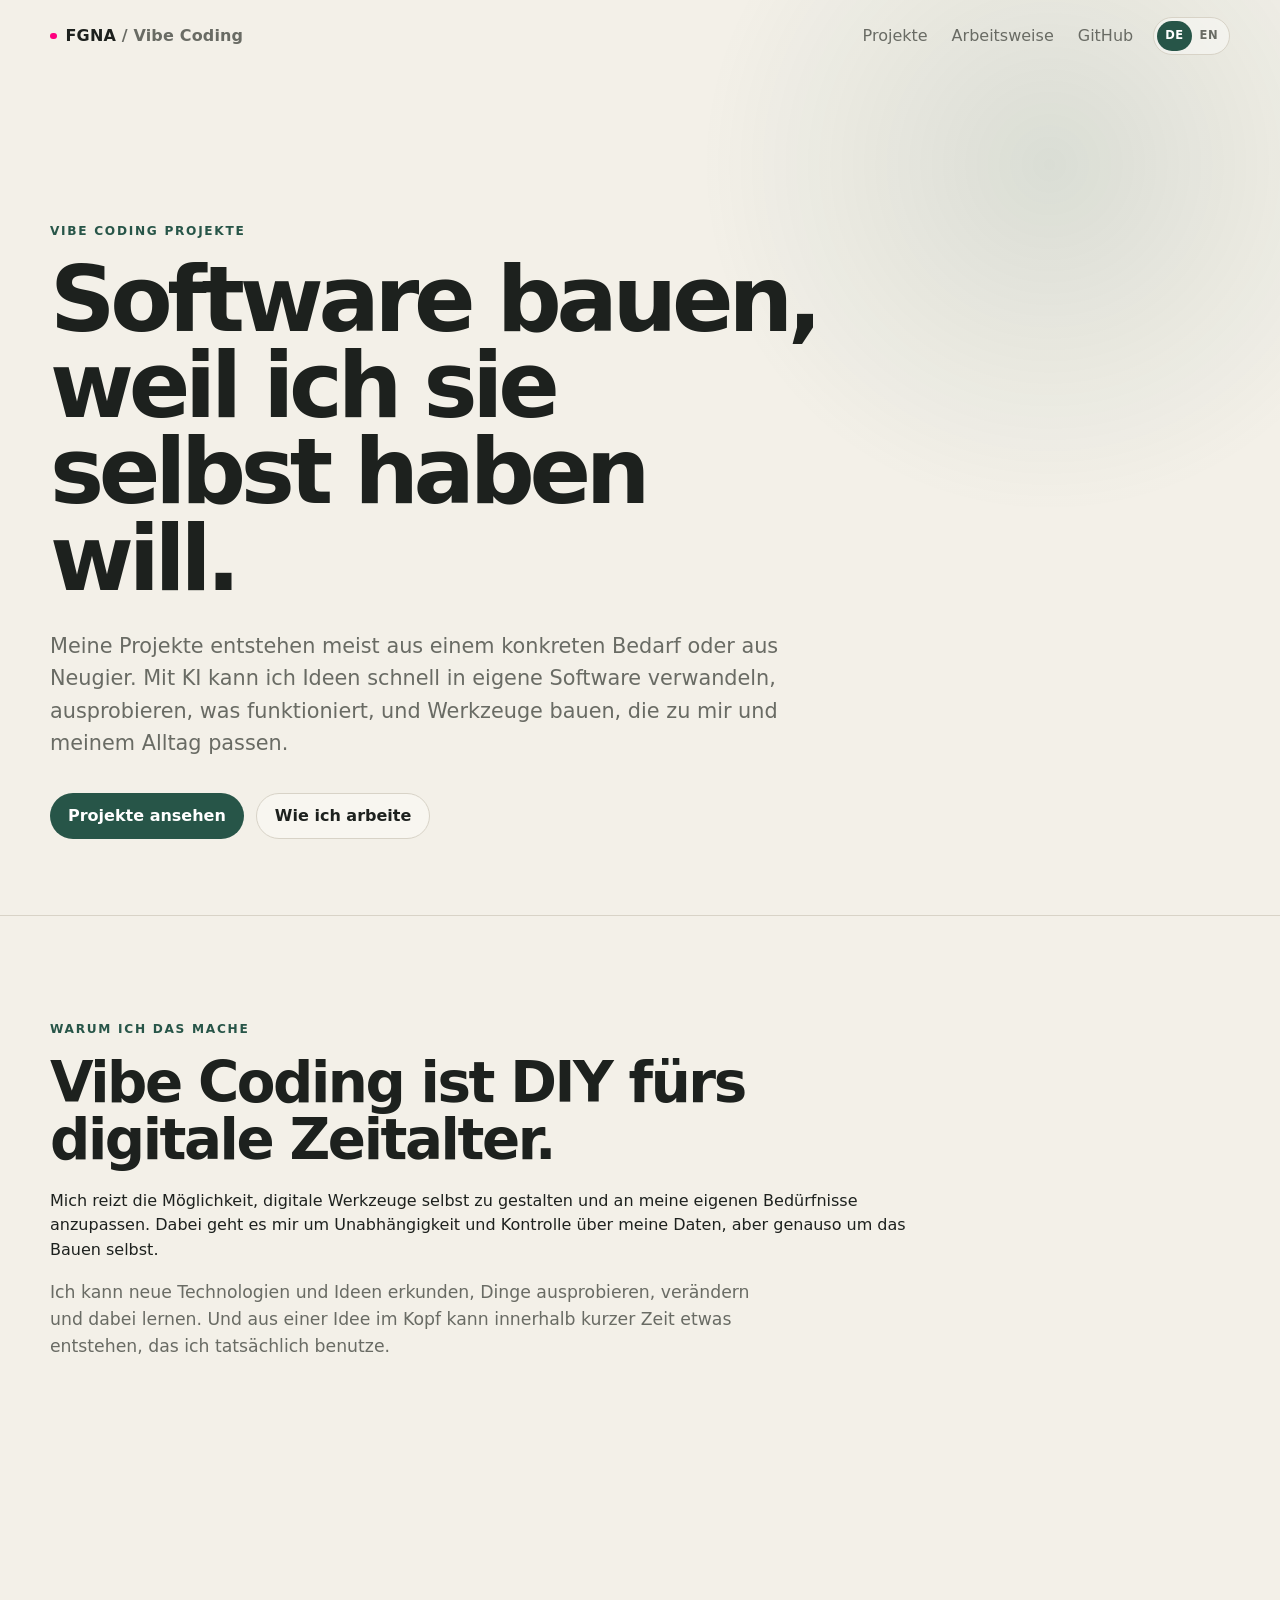
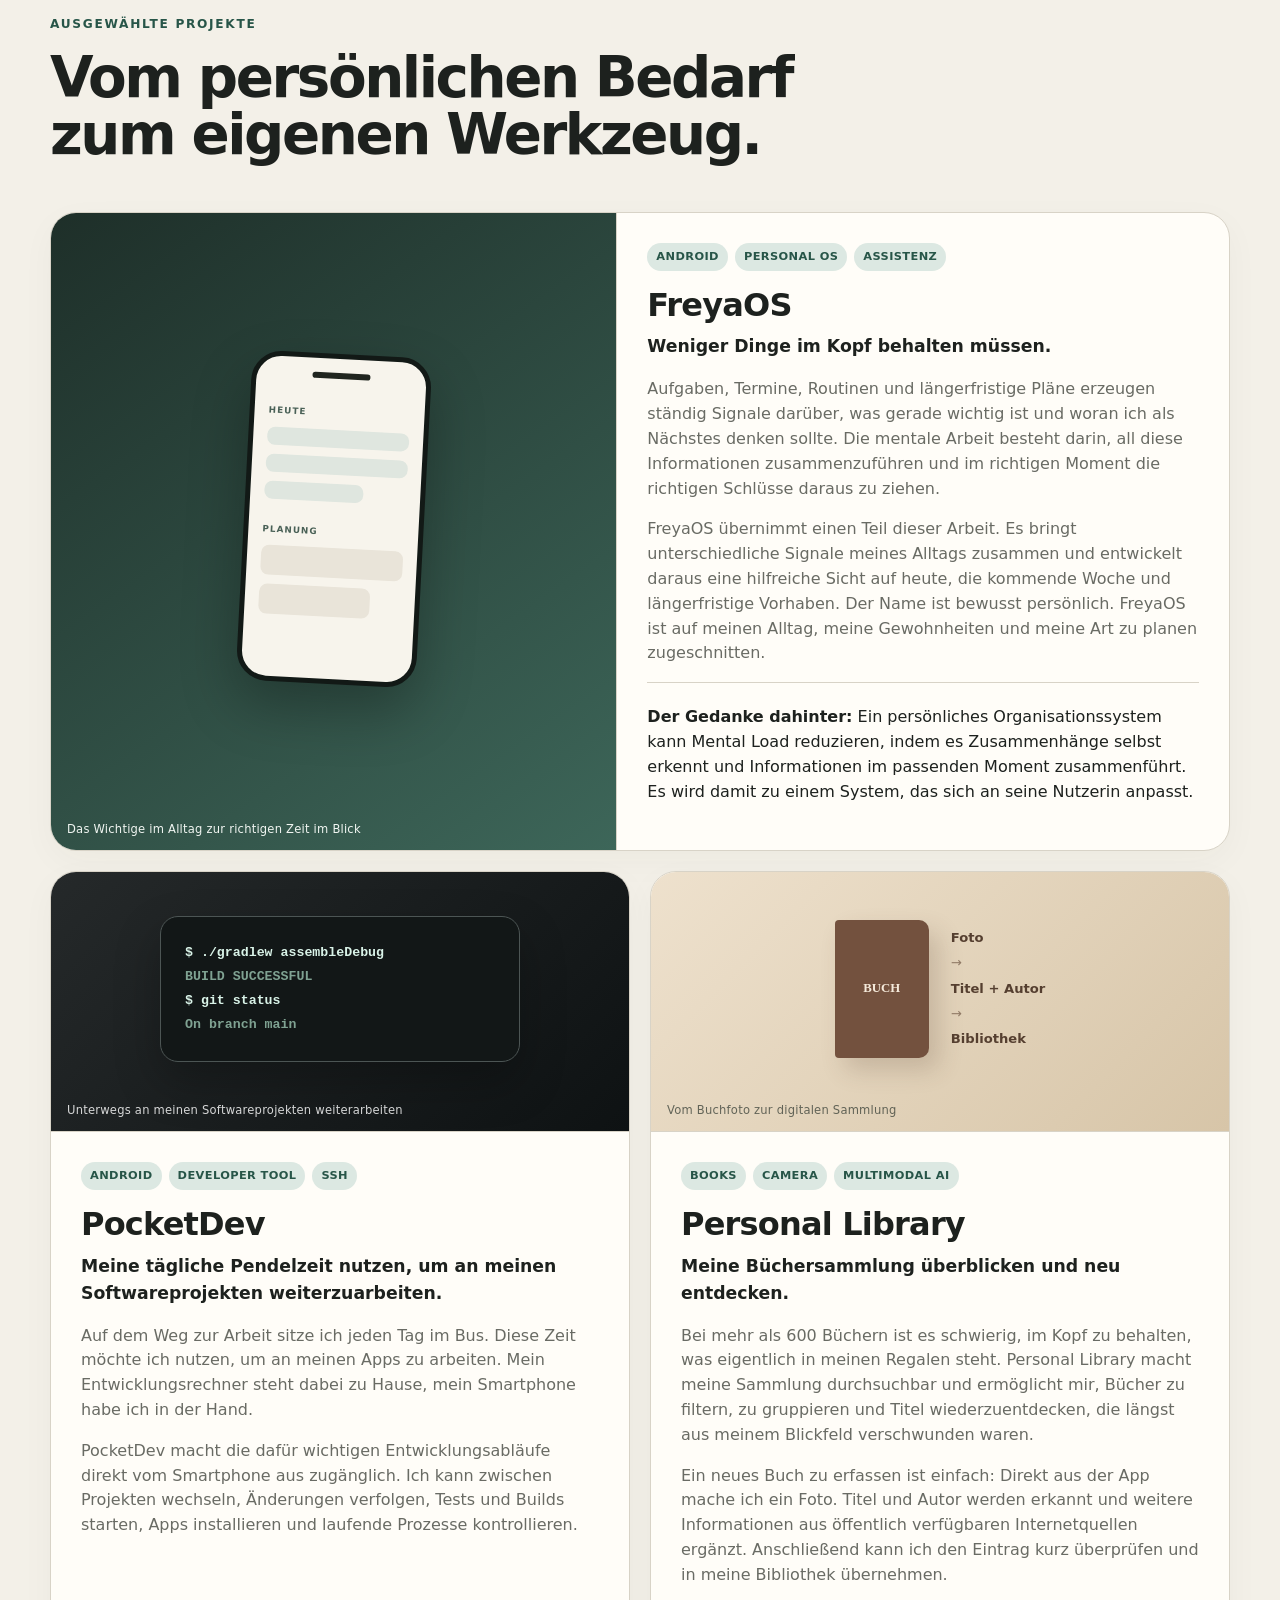
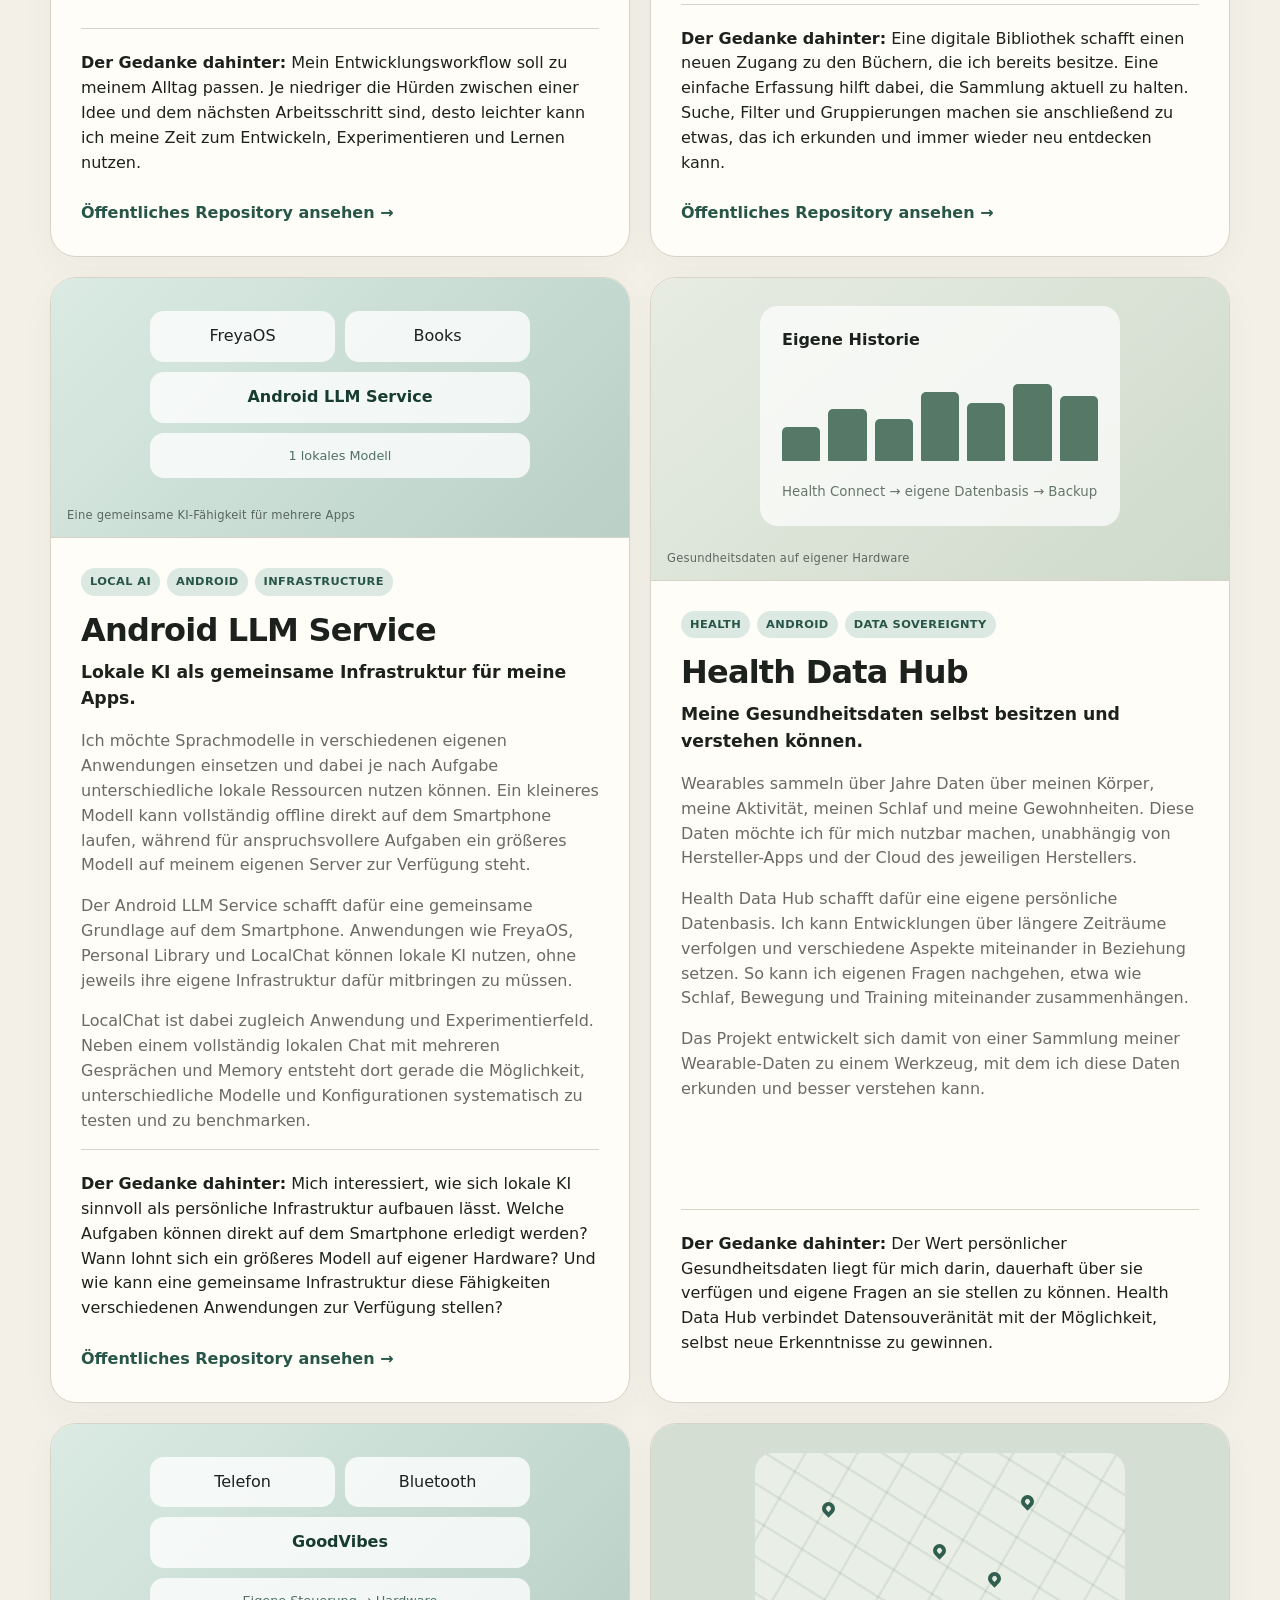
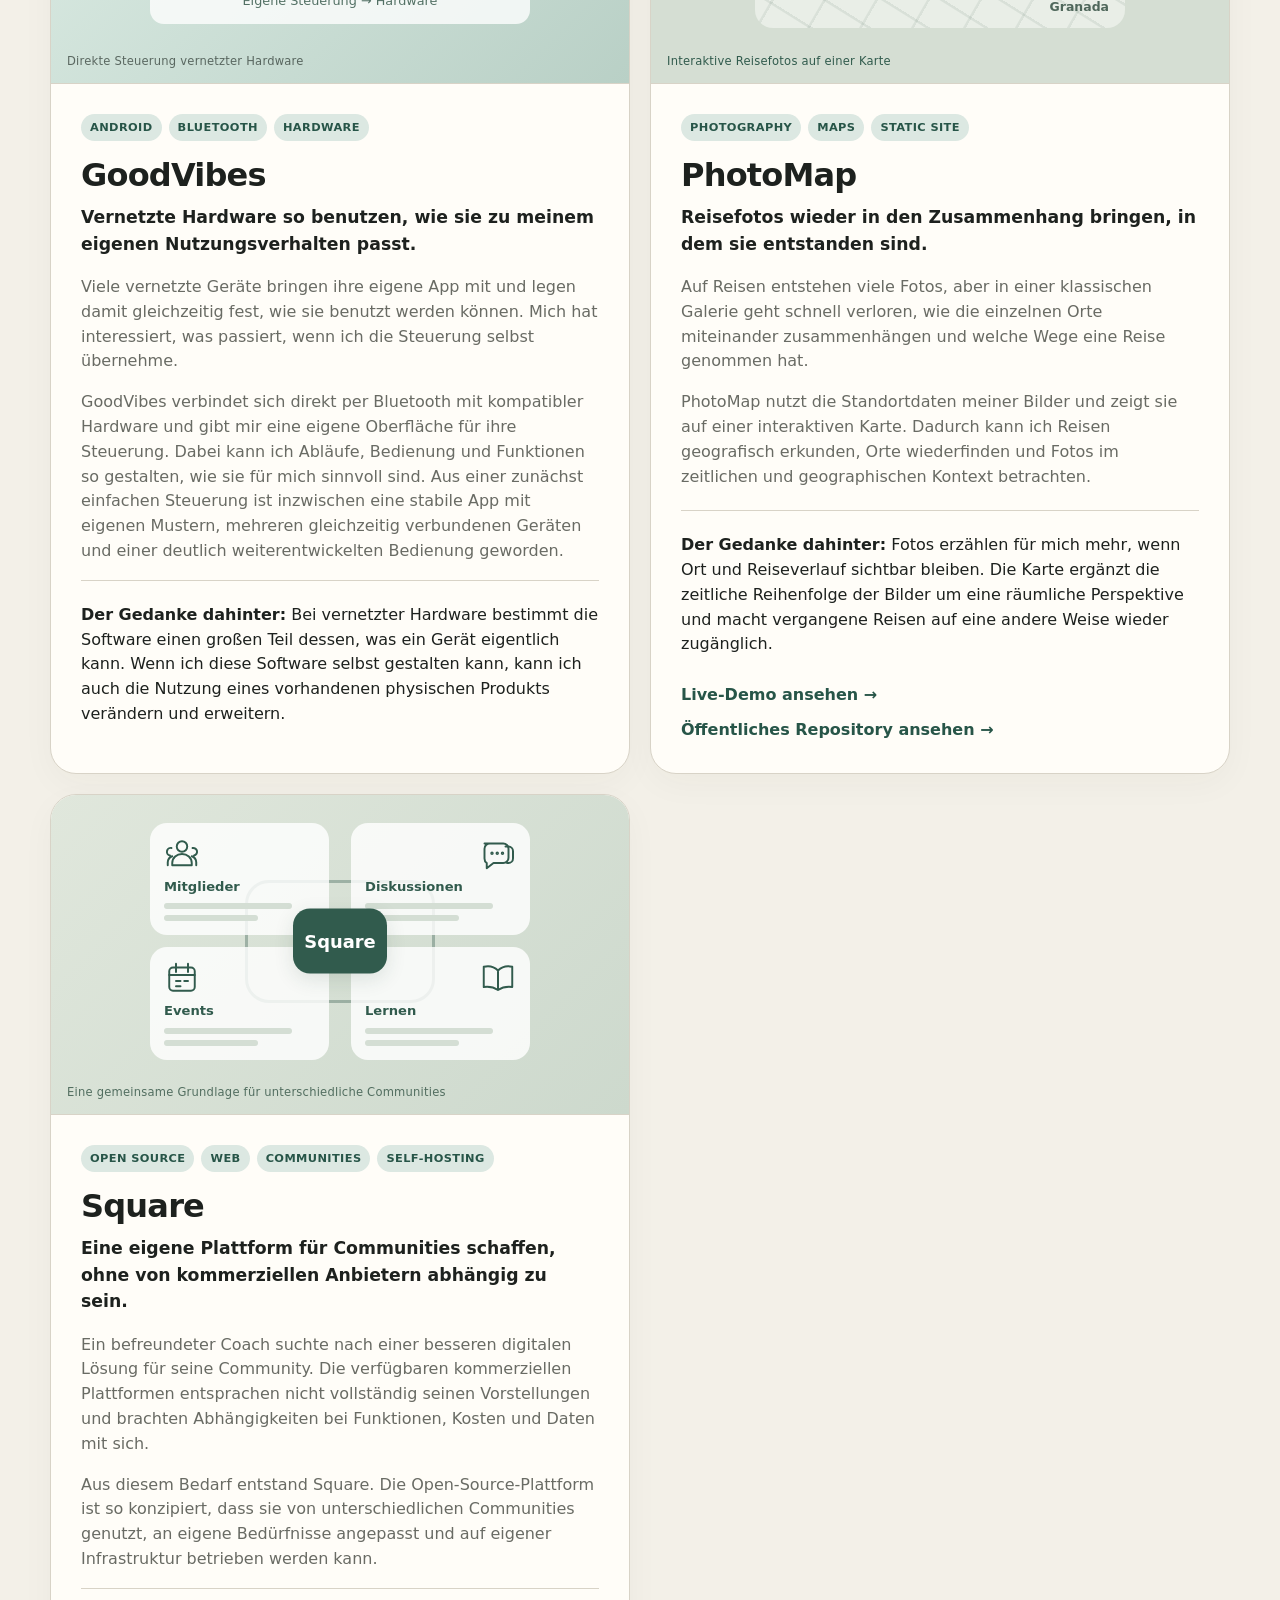
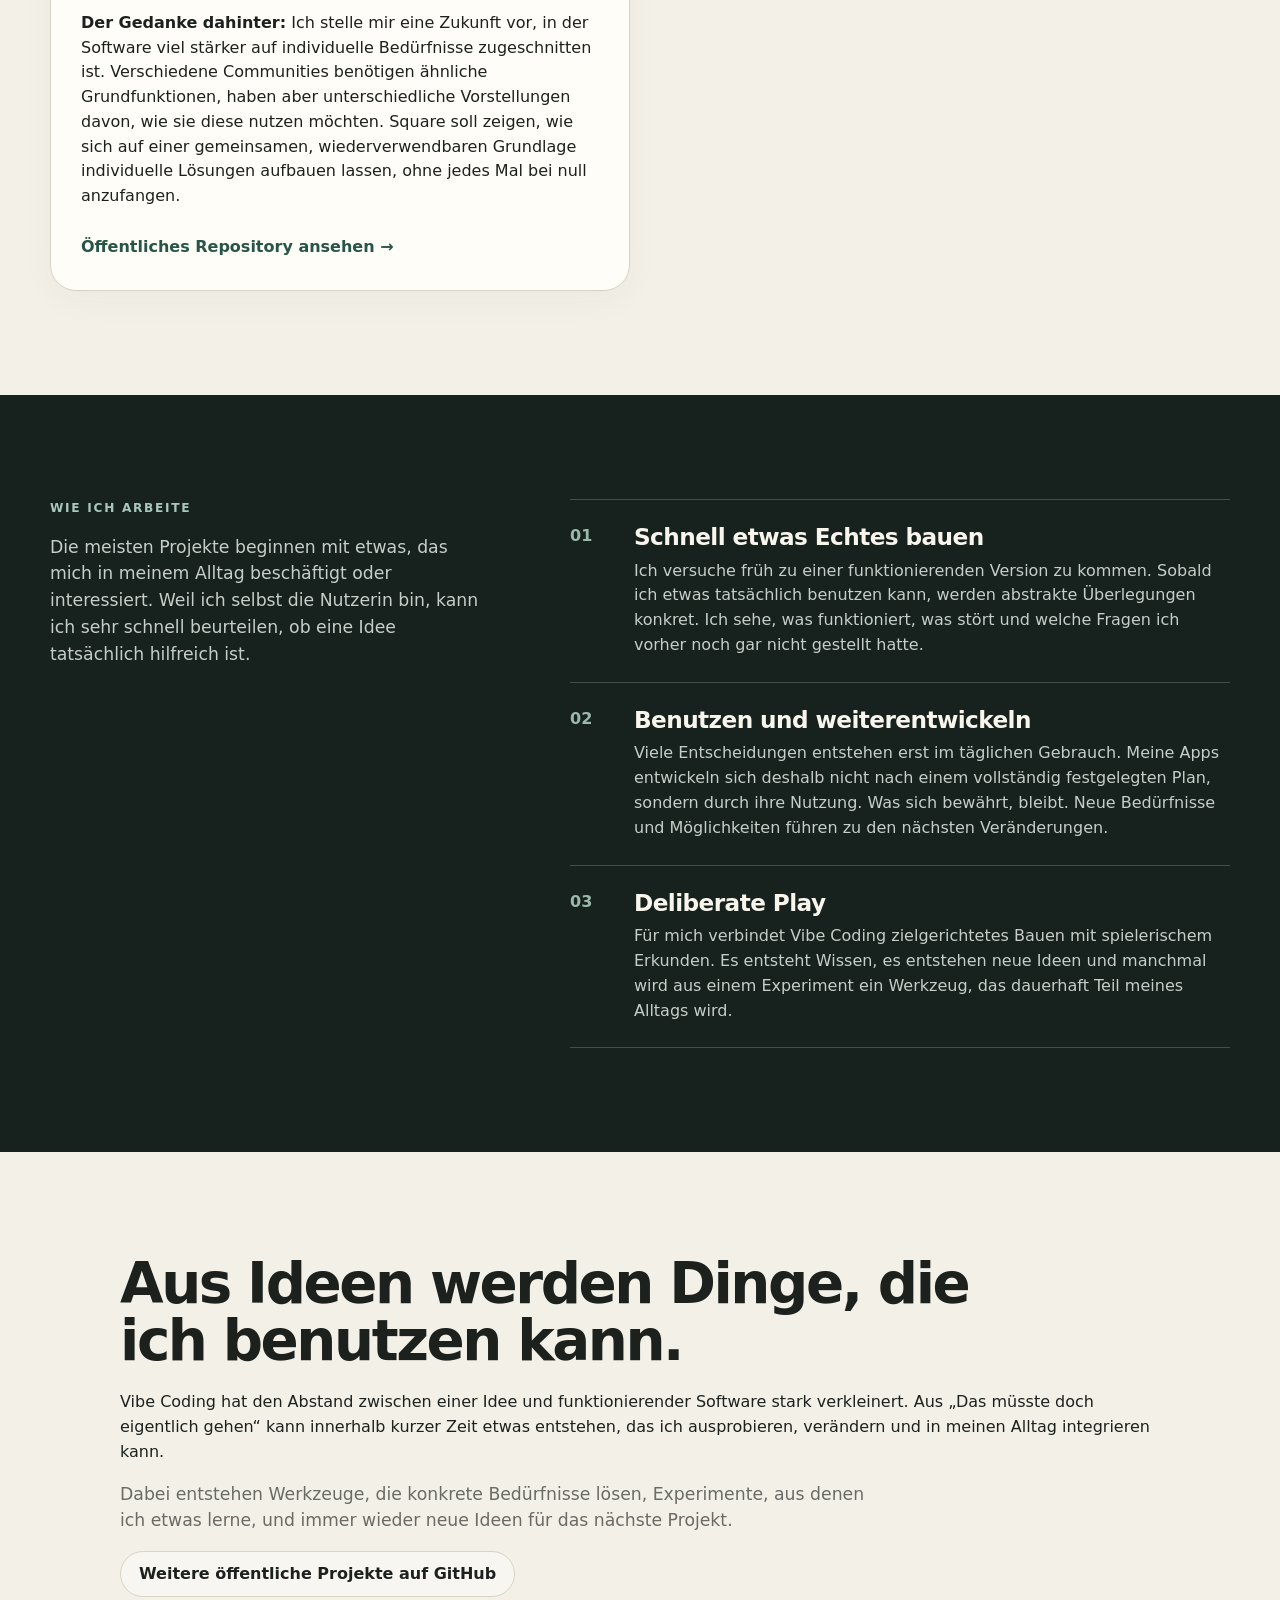
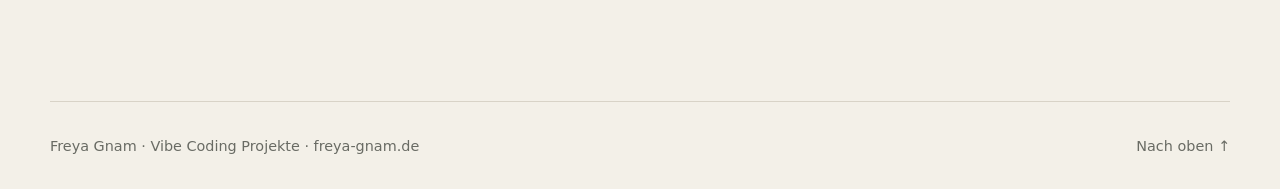
==== commit 5373f9ec: "Describe PocketDev purpose in visual caption" ====
--- a/index.html
+++ b/index.html
@@ -4,7 +4,7 @@
 <main><section class="section shell"><div class="section-heading"><p class="eyebrow">Warum ich das mache</p><h2>Vibe Coding ist DIY fürs digitale Zeitalter.</h2><p>Mich reizt die Möglichkeit, digitale Werkzeuge selbst zu gestalten und an meine eigenen Bedürfnisse anzupassen. Dabei geht es mir um Unabhängigkeit und Kontrolle über meine Daten, aber genauso um das Bauen selbst.</p><p>Ich kann neue Technologien und Ideen erkunden, Dinge ausprobieren, verändern und dabei lernen. Und aus einer Idee im Kopf kann innerhalb kurzer Zeit etwas entstehen, das ich tatsächlich benutze.</p></div></section>
 <section class="section shell" id="projekte"><div class="section-heading"><p class="eyebrow">Ausgewählte Projekte</p><h2>Vom persönlichen Bedarf zum eigenen Werkzeug.</h2></div><div class="project-grid">
 <article class="project-card featured"><div class="project-visual visual-taskos" aria-label="Abstrakte Darstellung von FreyaOS"><div class="device-frame"><div class="device-top"></div><div class="mock-ui"><span class="mock-label">HEUTE</span><i></i><i></i><i class="short"></i><span class="mock-label second">PLANUNG</span><b></b><b class="half"></b></div></div><div class="visual-caption">Das Wichtige im Alltag zur richtigen Zeit im Blick</div></div><div class="project-content"><div class="project-meta"><span>Android</span><span>Personal OS</span><span>Assistenz</span></div><h3>FreyaOS</h3><p class="project-kicker">Weniger Dinge im Kopf behalten müssen.</p><p>Aufgaben, Termine, Routinen und längerfristige Pläne erzeugen ständig Signale darüber, was gerade wichtig ist und woran ich als Nächstes denken sollte. Die mentale Arbeit besteht darin, all diese Informationen zusammenzuführen und im richtigen Moment die richtigen Schlüsse daraus zu ziehen.</p><p>FreyaOS übernimmt einen Teil dieser Arbeit. Es bringt unterschiedliche Signale meines Alltags zusammen und entwickelt daraus eine hilfreiche Sicht auf heute, die kommende Woche und längerfristige Vorhaben. Der Name ist bewusst persönlich. FreyaOS ist auf meinen Alltag, meine Gewohnheiten und meine Art zu planen zugeschnitten.</p><p class="thought"><strong>Der Gedanke dahinter:</strong> Ein persönliches Organisationssystem kann Mental Load reduzieren, indem es Zusammenhänge selbst erkennt und Informationen im passenden Moment zusammenführt. Es wird damit zu einem System, das sich an seine Nutzerin anpasst.</p></div></article>
-<article class="project-card"><div class="project-visual visual-pocketdev"><div class="terminal-mock"><span>$ ./gradlew assembleDebug</span><span class="dim">BUILD SUCCESSFUL</span><span>$ git status</span><span class="dim">On branch main</span></div><div class="visual-caption">Vereinfachte Ansicht des mobilen Entwicklungsworkflows</div></div><div class="project-content"><div class="project-meta"><span>Android</span><span>Developer Tool</span><span>SSH</span></div><h3>PocketDev</h3><p class="project-kicker">Meine tägliche Pendelzeit nutzen, um an meinen Softwareprojekten weiterzuarbeiten.</p><p>Auf dem Weg zur Arbeit sitze ich jeden Tag im Bus. Diese Zeit möchte ich nutzen, um an meinen Apps zu arbeiten. Mein Entwicklungsrechner steht dabei zu Hause, mein Smartphone habe ich in der Hand.</p><p>PocketDev macht die dafür wichtigen Entwicklungsabläufe direkt vom Smartphone aus zugänglich. Ich kann zwischen Projekten wechseln, Änderungen verfolgen, Tests und Builds starten, Apps installieren und laufende Prozesse kontrollieren.</p><p class="thought"><strong>Der Gedanke dahinter:</strong> Mein Entwicklungsworkflow soll zu meinem Alltag passen. Je niedriger die Hürden zwischen einer Idee und dem nächsten Arbeitsschritt sind, desto leichter kann ich meine Zeit zum Entwickeln, Experimentieren und Lernen nutzen.</p><a class="text-link" href="https://github.com/fgna/pocketdev">Öffentliches Repository ansehen →</a></div></article>
+<article class="project-card"><div class="project-visual visual-pocketdev"><div class="terminal-mock"><span>$ ./gradlew assembleDebug</span><span class="dim">BUILD SUCCESSFUL</span><span>$ git status</span><span class="dim">On branch main</span></div><div class="visual-caption">Unterwegs an meinen Softwareprojekten weiterarbeiten</div></div><div class="project-content"><div class="project-meta"><span>Android</span><span>Developer Tool</span><span>SSH</span></div><h3>PocketDev</h3><p class="project-kicker">Meine tägliche Pendelzeit nutzen, um an meinen Softwareprojekten weiterzuarbeiten.</p><p>Auf dem Weg zur Arbeit sitze ich jeden Tag im Bus. Diese Zeit möchte ich nutzen, um an meinen Apps zu arbeiten. Mein Entwicklungsrechner steht dabei zu Hause, mein Smartphone habe ich in der Hand.</p><p>PocketDev macht die dafür wichtigen Entwicklungsabläufe direkt vom Smartphone aus zugänglich. Ich kann zwischen Projekten wechseln, Änderungen verfolgen, Tests und Builds starten, Apps installieren und laufende Prozesse kontrollieren.</p><p class="thought"><strong>Der Gedanke dahinter:</strong> Mein Entwicklungsworkflow soll zu meinem Alltag passen. Je niedriger die Hürden zwischen einer Idee und dem nächsten Arbeitsschritt sind, desto leichter kann ich meine Zeit zum Entwickeln, Experimentieren und Lernen nutzen.</p><a class="text-link" href="https://github.com/fgna/pocketdev">Öffentliches Repository ansehen →</a></div></article>
 <article class="project-card"><div class="project-visual visual-books"><div class="book-mock"><div class="book-cover">BUCH</div><div><span>Foto</span><b>→</b><span>Titel + Autor</span><b>→</b><span>Bibliothek</span></div></div><div class="visual-caption">Vom Buchfoto zur digitalen Sammlung</div></div><div class="project-content"><div class="project-meta"><span>Books</span><span>Camera</span><span>Multimodal AI</span></div><h3>Personal Library</h3><p class="project-kicker">Meine Büchersammlung überblicken und neu entdecken.</p><p>Bei mehr als 600 Büchern ist es schwierig, im Kopf zu behalten, was eigentlich in meinen Regalen steht. Personal Library macht meine Sammlung durchsuchbar und ermöglicht mir, Bücher zu filtern, zu gruppieren und Titel wiederzuentdecken, die längst aus meinem Blickfeld verschwunden waren.</p><p>Ein neues Buch zu erfassen ist einfach: Direkt aus der App mache ich ein Foto. Titel und Autor werden erkannt und weitere Informationen aus öffentlich verfügbaren Internetquellen ergänzt. Anschließend kann ich den Eintrag kurz überprüfen und in meine Bibliothek übernehmen.</p><p class="thought"><strong>Der Gedanke dahinter:</strong> Eine digitale Bibliothek schafft einen neuen Zugang zu den Büchern, die ich bereits besitze. Eine einfache Erfassung hilft dabei, die Sammlung aktuell zu halten. Suche, Filter und Gruppierungen machen sie anschließend zu etwas, das ich erkunden und immer wieder neu entdecken kann.</p><a class="text-link" href="https://github.com/fgna/personal-library">Öffentliches Repository ansehen →</a></div></article>
 <article class="project-card"><div class="project-visual visual-llm"><div class="service-map"><span>FreyaOS</span><span>Books</span><strong>Android LLM Service</strong><em>1 lokales Modell</em></div><div class="visual-caption">Eine gemeinsame KI-Fähigkeit für mehrere Apps</div></div><div class="project-content"><div class="project-meta"><span>Local AI</span><span>Android</span><span>Infrastructure</span></div><h3>Android LLM Service</h3><p class="project-kicker">Lokale KI als gemeinsame Infrastruktur für meine Apps.</p><p>Ich möchte Sprachmodelle in verschiedenen eigenen Anwendungen einsetzen und dabei je nach Aufgabe unterschiedliche lokale Ressourcen nutzen können. Ein kleineres Modell kann vollständig offline direkt auf dem Smartphone laufen, während für anspruchsvollere Aufgaben ein größeres Modell auf meinem eigenen Server zur Verfügung steht.</p><p>Der Android LLM Service schafft dafür eine gemeinsame Grundlage auf dem Smartphone. Anwendungen wie FreyaOS, Personal Library und LocalChat können lokale KI nutzen, ohne jeweils ihre eigene Infrastruktur dafür mitbringen zu müssen.</p><p>LocalChat ist dabei zugleich Anwendung und Experimentierfeld. Neben einem vollständig lokalen Chat mit mehreren Gesprächen und Memory entsteht dort gerade die Möglichkeit, unterschiedliche Modelle und Konfigurationen systematisch zu testen und zu benchmarken.</p><p class="thought"><strong>Der Gedanke dahinter:</strong> Mich interessiert, wie sich lokale KI sinnvoll als persönliche Infrastruktur aufbauen lässt. Welche Aufgaben können direkt auf dem Smartphone erledigt werden? Wann lohnt sich ein größeres Modell auf eigener Hardware? Und wie kann eine gemeinsame Infrastruktur diese Fähigkeiten verschiedenen Anwendungen zur Verfügung stellen?</p><a class="text-link" href="https://github.com/fgna/android-llm-service">Öffentliches Repository ansehen →</a></div></article>
 <article class="project-card"><div class="project-visual visual-health"><div class="health-chart"><span>Eigene Historie</span><div class="bars"><i></i><i></i><i></i><i></i><i></i><i></i><i></i></div><small>Health Connect → eigene Datenbasis → Backup</small></div><div class="visual-caption">Gesundheitsdaten auf eigener Hardware</div></div><div class="project-content"><div class="project-meta"><span>Health</span><span>Android</span><span>Data Sovereignty</span></div><h3>Health Data Hub</h3><p class="project-kicker">Meine Gesundheitsdaten selbst besitzen und verstehen können.</p><p>Wearables sammeln über Jahre Daten über meinen Körper, meine Aktivität, meinen Schlaf und meine Gewohnheiten. Diese Daten möchte ich für mich nutzbar machen, unabhängig von Hersteller-Apps und der Cloud des jeweiligen Herstellers.</p><p>Health Data Hub schafft dafür eine eigene persönliche Datenbasis. Ich kann Entwicklungen über längere Zeiträume verfolgen und verschiedene Aspekte miteinander in Beziehung setzen. So kann ich eigenen Fragen nachgehen, etwa wie Schlaf, Bewegung und Training miteinander zusammenhängen.</p><p>Das Projekt entwickelt sich damit von einer Sammlung meiner Wearable-Daten zu einem Werkzeug, mit dem ich diese Daten erkunden und besser verstehen kann.</p><p class="thought"><strong>Der Gedanke dahinter:</strong> Der Wert persönlicher Gesundheitsdaten liegt für mich darin, dauerhaft über sie verfügen und eigene Fragen an sie stellen zu können. Health Data Hub verbindet Datensouveränität mit der Möglichkeit, selbst neue Erkenntnisse zu gewinnen.</p></div></article>
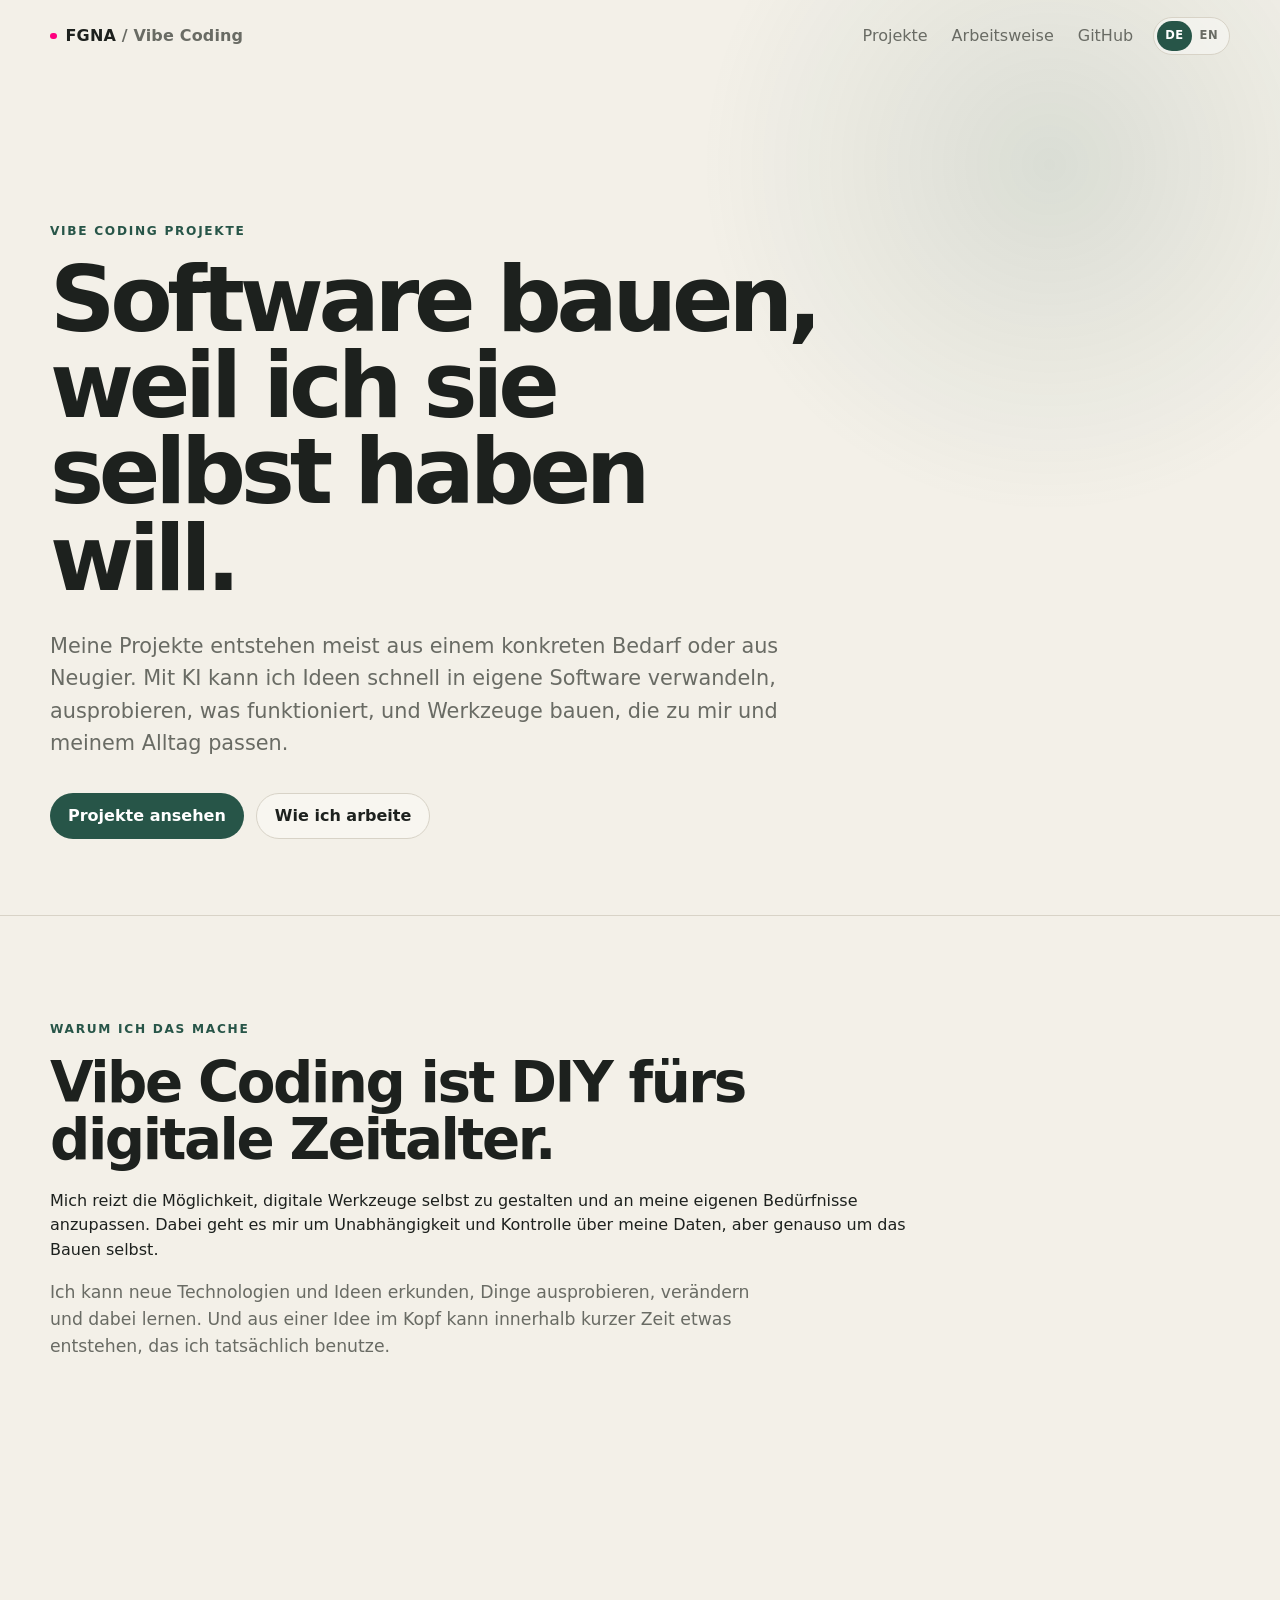
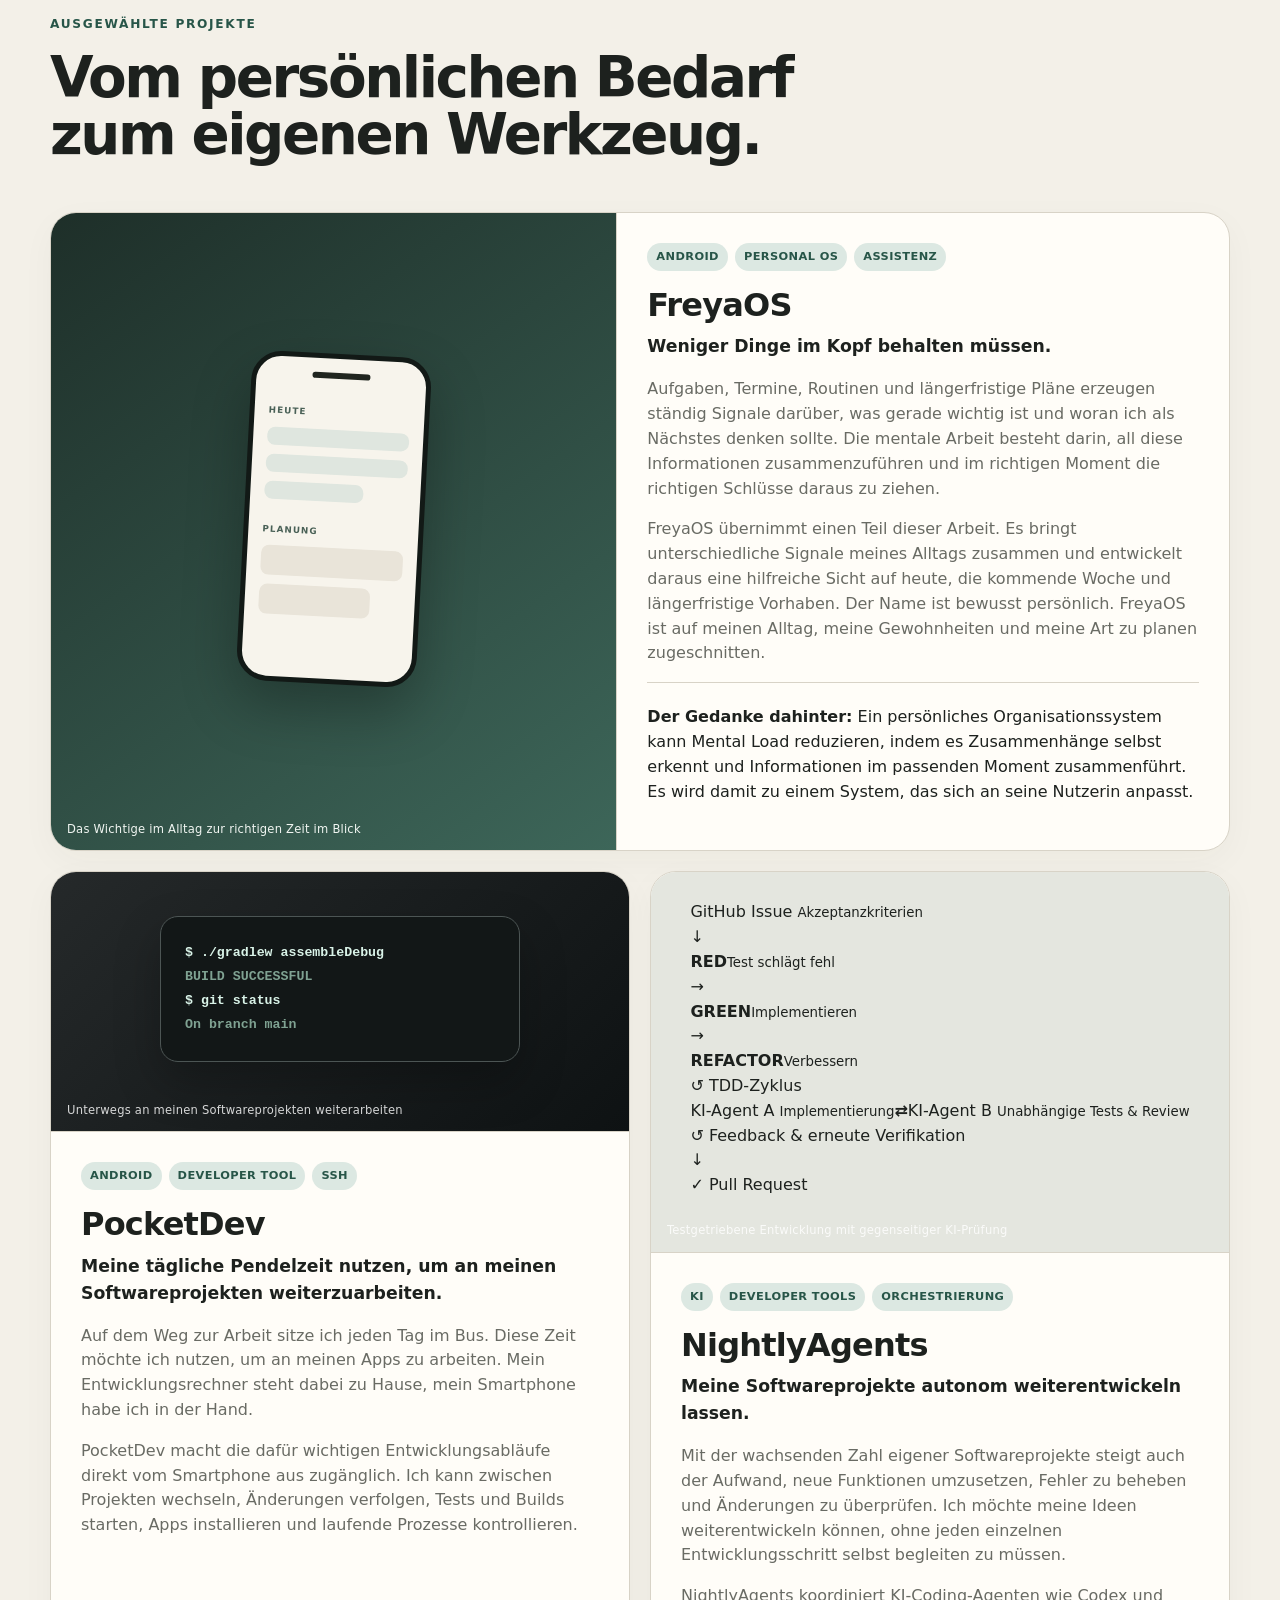
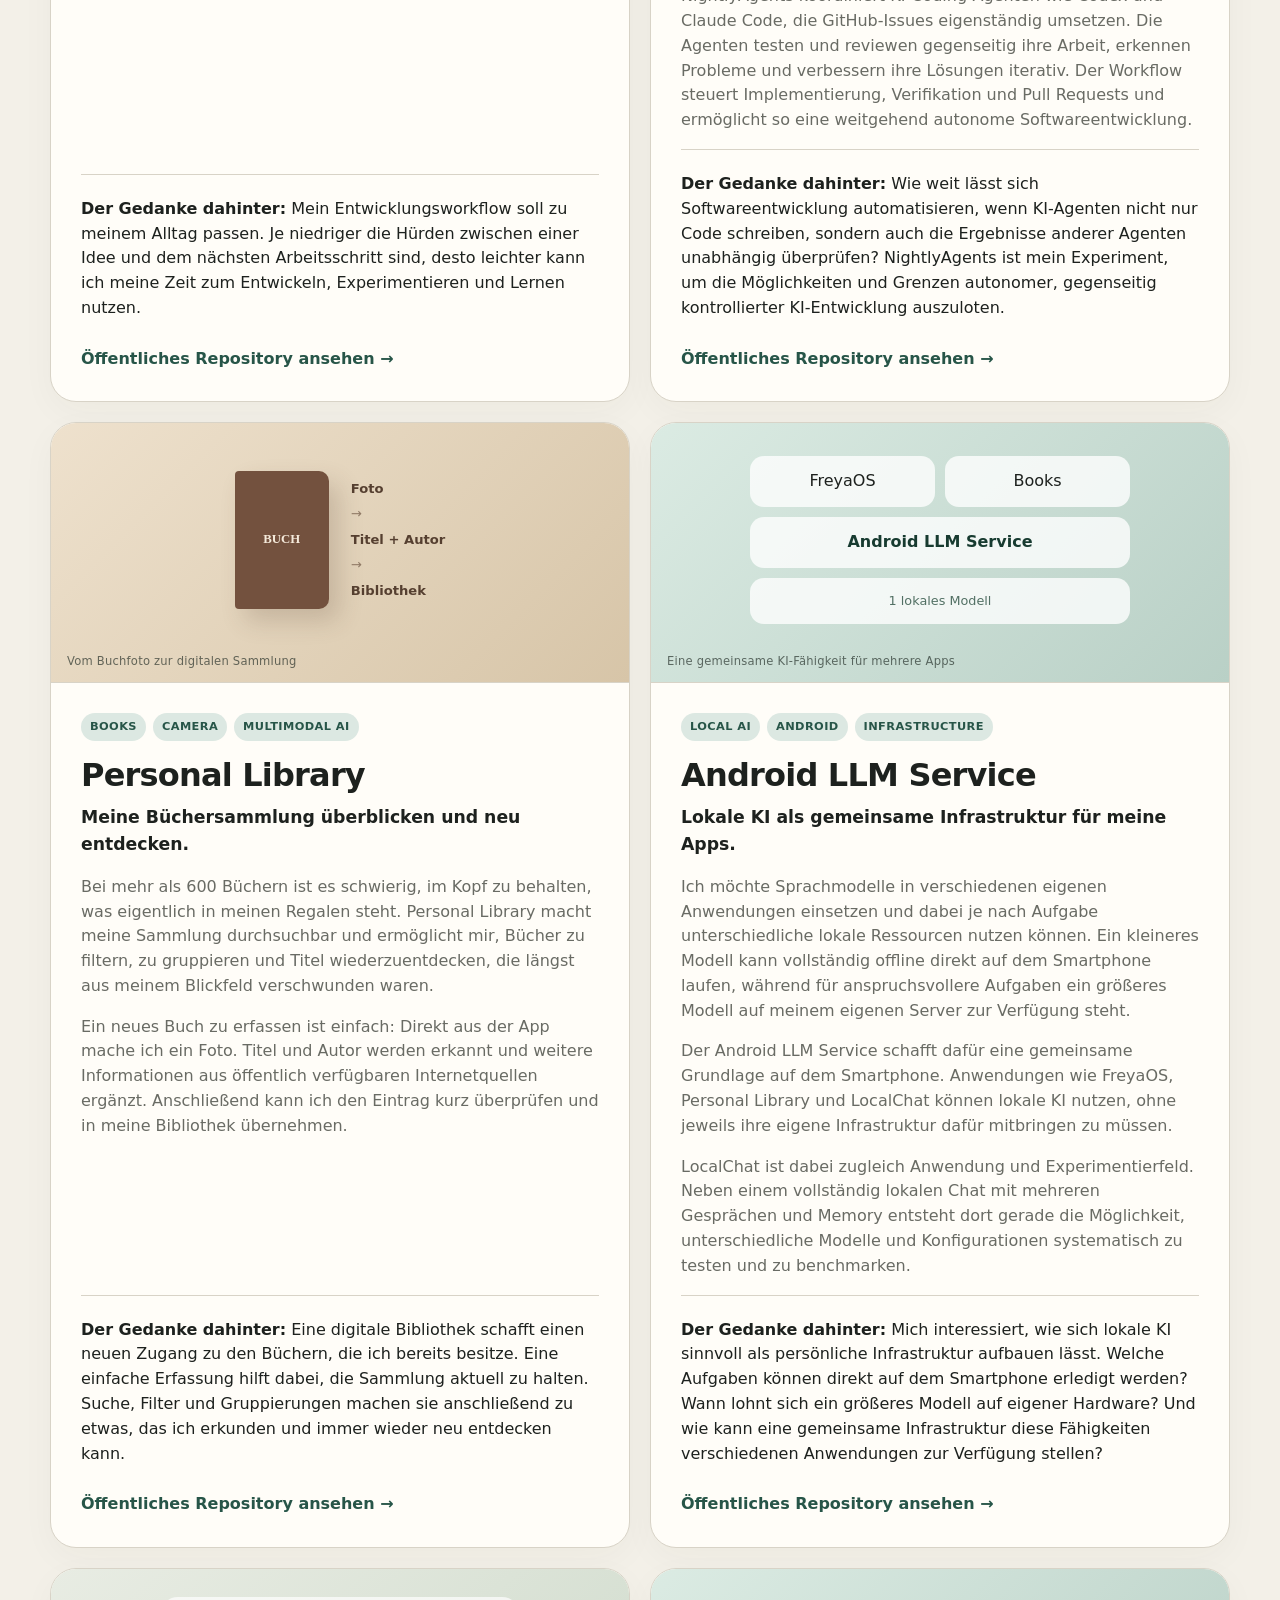
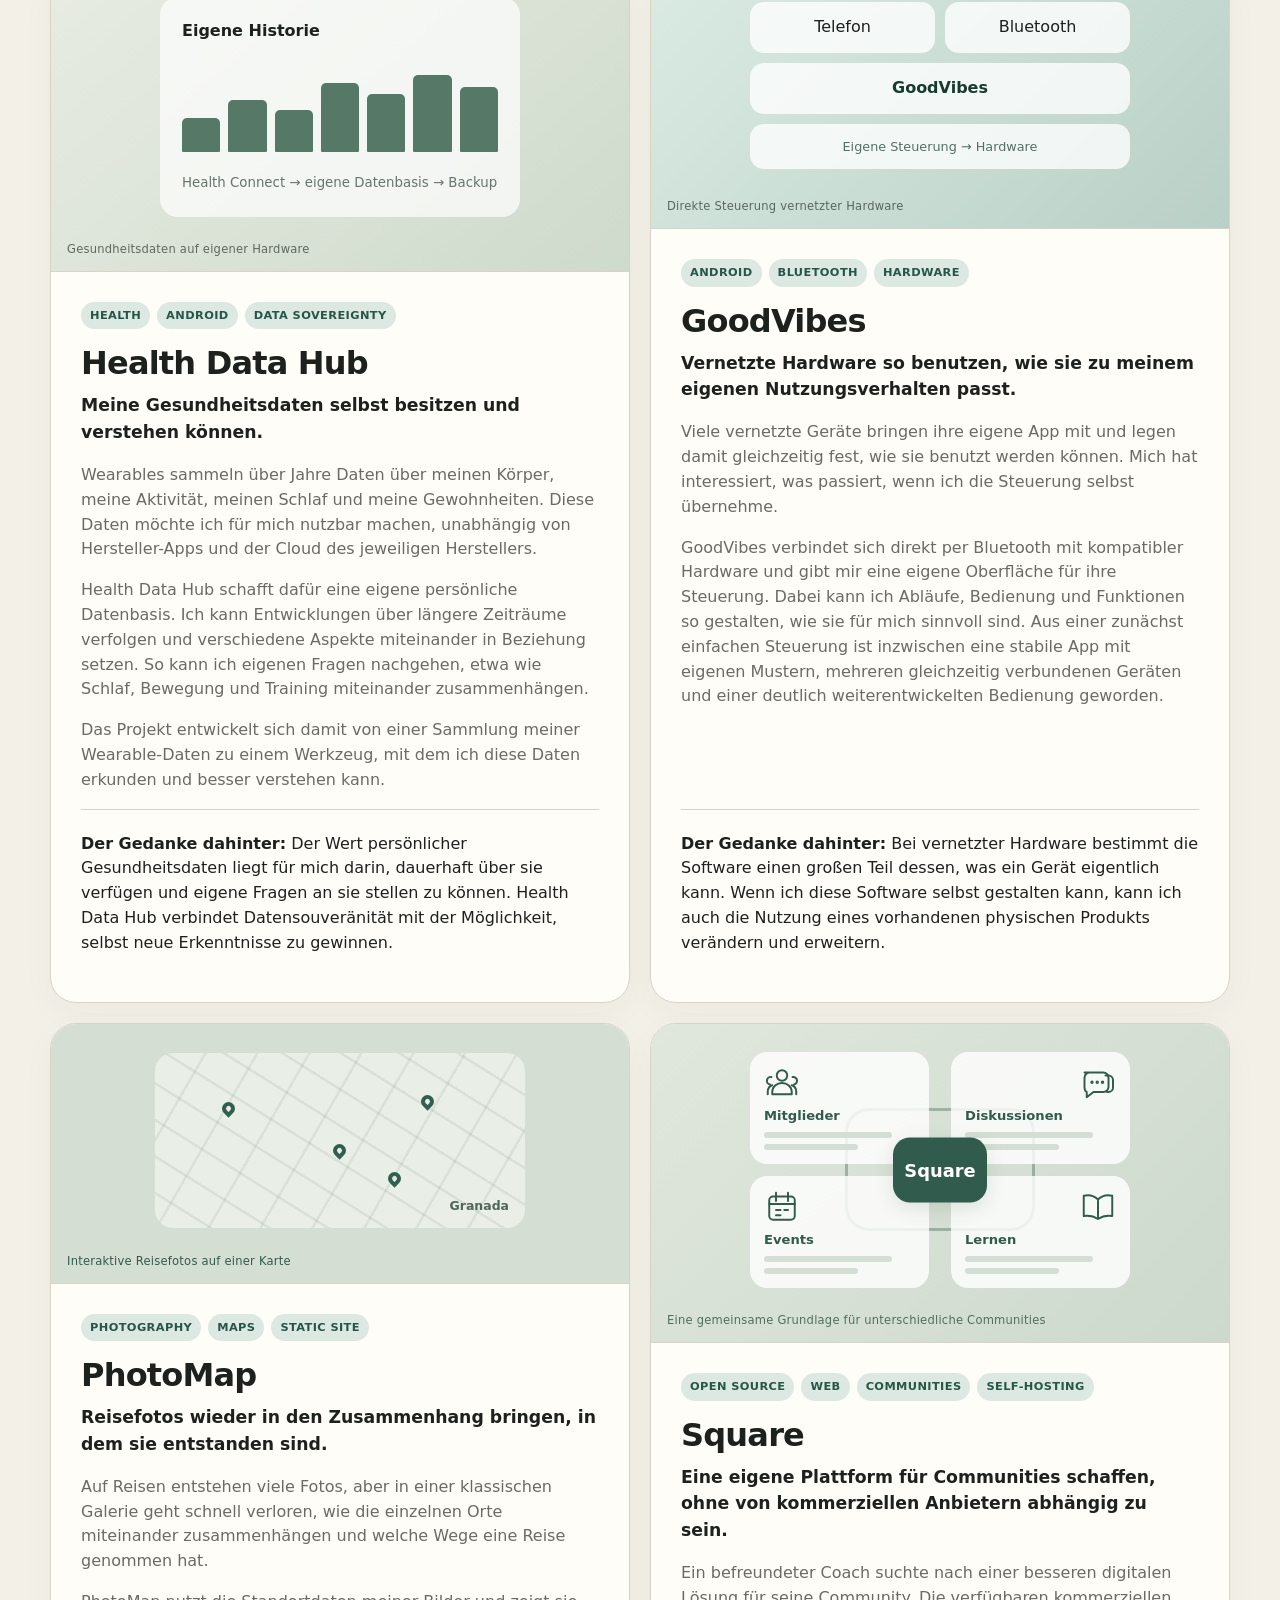
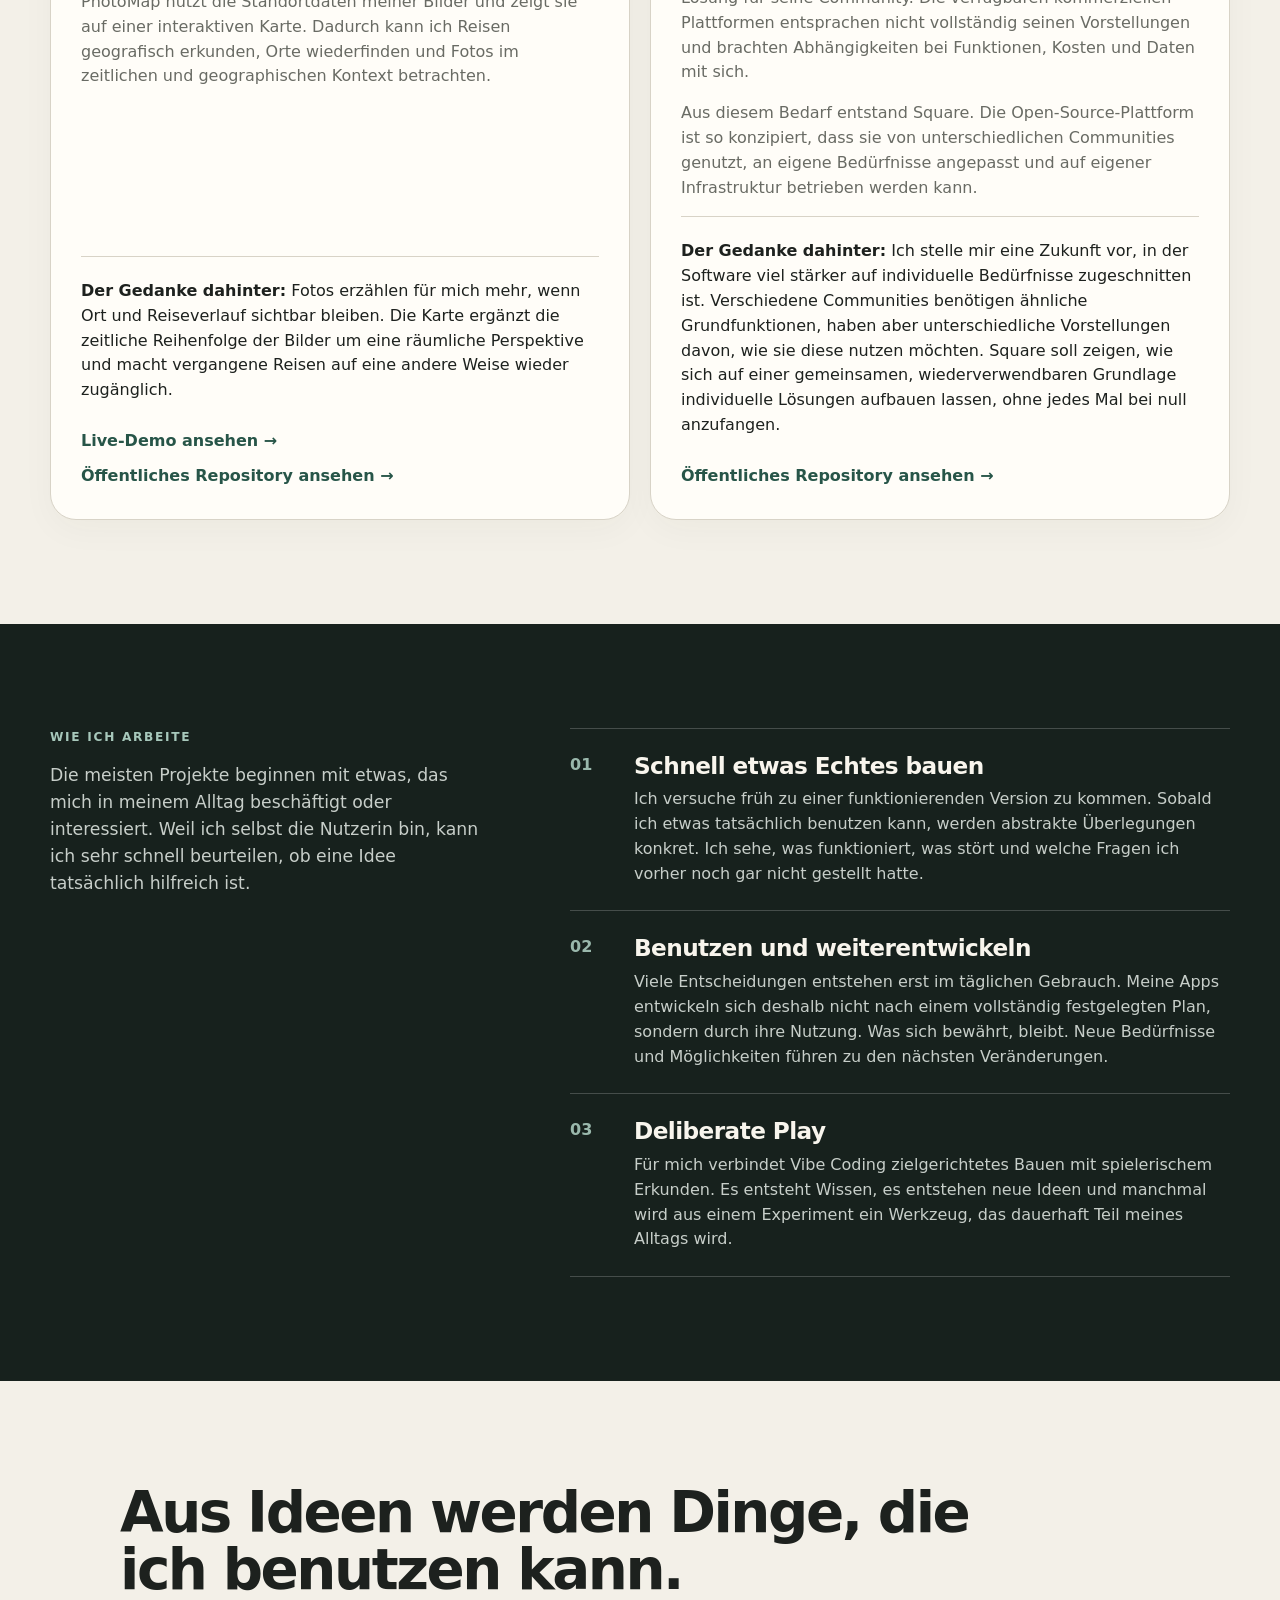
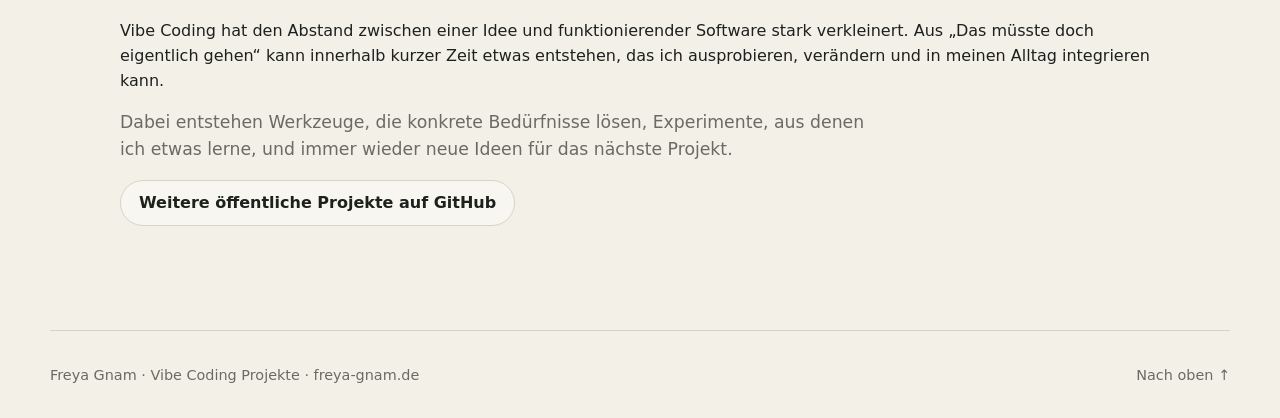
==== commit 1331a088: "feat(portfolio): add NightlyAgents bilingual project card" ====
--- a/index.html
+++ b/index.html
@@ -1,10 +1,11 @@
 <!doctype html>
-<html lang="de"><head><meta charset="utf-8"><meta name="viewport" content="width=device-width, initial-scale=1"><meta name="description" content="Persönliche Softwareprojekte aus konkreten Bedürfnissen: digitale Selbstbestimmung, Lernen, Gestalten und Vibe Coding als DIY fürs digitale Zeitalter."><meta name="theme-color" content="#18221e"><meta property="og:title" content="FGNA · Vibe Coding Projekte"><meta property="og:description" content="Vibe Coding als DIY fürs digitale Zeitalter: persönliche Software, Datensouveränität, Lernen und Gestalten."><meta property="og:type" content="website"><link rel="alternate" hreflang="de" href="./"><link rel="alternate" hreflang="en" href="en/"><link rel="alternate" hreflang="x-default" href="./"><title>FGNA · Vibe Coding Projekte</title><link rel="stylesheet" href="styles.css?v=20261024d"></head><body>
+<html lang="de"><head><meta charset="utf-8"><meta name="viewport" content="width=device-width, initial-scale=1"><meta name="description" content="Persönliche Softwareprojekte aus konkreten Bedürfnissen: digitale Selbstbestimmung, Lernen, Gestalten und Vibe Coding als DIY fürs digitale Zeitalter."><meta name="theme-color" content="#18221e"><meta property="og:title" content="FGNA · Vibe Coding Projekte"><meta property="og:description" content="Vibe Coding als DIY fürs digitale Zeitalter: persönliche Software, Datensouveränität, Lernen und Gestalten."><meta property="og:type" content="website"><link rel="alternate" hreflang="de" href="./"><link rel="alternate" hreflang="en" href="en/"><link rel="alternate" hreflang="x-default" href="./"><title>FGNA · Vibe Coding Projekte</title><link rel="stylesheet" href="styles.css?v=20261118a"></head><body>
 <header class="hero" id="top"><nav class="nav shell" aria-label="Hauptnavigation"><a class="brand" href="#top">FGNA <span>/ Vibe Coding</span></a><div class="nav-actions"><div class="nav-links"><a href="#projekte">Projekte</a><a href="#arbeitsweise">Arbeitsweise</a><a href="https://github.com/fgna">GitHub</a></div><div class="language-switch" aria-label="Sprache wählen"><span aria-current="page">DE</span><a href="en/" lang="en">EN</a></div></div></nav><div class="shell hero-grid"><div class="hero-copy"><p class="eyebrow">Vibe Coding Projekte</p><h1>Software bauen, weil ich sie selbst haben will.</h1><p class="lede">Meine Projekte entstehen meist aus einem konkreten Bedarf oder aus Neugier. Mit KI kann ich Ideen schnell in eigene Software verwandeln, ausprobieren, was funktioniert, und Werkzeuge bauen, die zu mir und meinem Alltag passen.</p><div class="hero-actions"><a class="button primary" href="#projekte">Projekte ansehen</a><a class="button secondary" href="#arbeitsweise">Wie ich arbeite</a></div></div></div></header>
 <main><section class="section shell"><div class="section-heading"><p class="eyebrow">Warum ich das mache</p><h2>Vibe Coding ist DIY fürs digitale Zeitalter.</h2><p>Mich reizt die Möglichkeit, digitale Werkzeuge selbst zu gestalten und an meine eigenen Bedürfnisse anzupassen. Dabei geht es mir um Unabhängigkeit und Kontrolle über meine Daten, aber genauso um das Bauen selbst.</p><p>Ich kann neue Technologien und Ideen erkunden, Dinge ausprobieren, verändern und dabei lernen. Und aus einer Idee im Kopf kann innerhalb kurzer Zeit etwas entstehen, das ich tatsächlich benutze.</p></div></section>
 <section class="section shell" id="projekte"><div class="section-heading"><p class="eyebrow">Ausgewählte Projekte</p><h2>Vom persönlichen Bedarf zum eigenen Werkzeug.</h2></div><div class="project-grid">
 <article class="project-card featured"><div class="project-visual visual-taskos" aria-label="Abstrakte Darstellung von FreyaOS"><div class="device-frame"><div class="device-top"></div><div class="mock-ui"><span class="mock-label">HEUTE</span><i></i><i></i><i class="short"></i><span class="mock-label second">PLANUNG</span><b></b><b class="half"></b></div></div><div class="visual-caption">Das Wichtige im Alltag zur richtigen Zeit im Blick</div></div><div class="project-content"><div class="project-meta"><span>Android</span><span>Personal OS</span><span>Assistenz</span></div><h3>FreyaOS</h3><p class="project-kicker">Weniger Dinge im Kopf behalten müssen.</p><p>Aufgaben, Termine, Routinen und längerfristige Pläne erzeugen ständig Signale darüber, was gerade wichtig ist und woran ich als Nächstes denken sollte. Die mentale Arbeit besteht darin, all diese Informationen zusammenzuführen und im richtigen Moment die richtigen Schlüsse daraus zu ziehen.</p><p>FreyaOS übernimmt einen Teil dieser Arbeit. Es bringt unterschiedliche Signale meines Alltags zusammen und entwickelt daraus eine hilfreiche Sicht auf heute, die kommende Woche und längerfristige Vorhaben. Der Name ist bewusst persönlich. FreyaOS ist auf meinen Alltag, meine Gewohnheiten und meine Art zu planen zugeschnitten.</p><p class="thought"><strong>Der Gedanke dahinter:</strong> Ein persönliches Organisationssystem kann Mental Load reduzieren, indem es Zusammenhänge selbst erkennt und Informationen im passenden Moment zusammenführt. Es wird damit zu einem System, das sich an seine Nutzerin anpasst.</p></div></article>
 <article class="project-card"><div class="project-visual visual-pocketdev"><div class="terminal-mock"><span>$ ./gradlew assembleDebug</span><span class="dim">BUILD SUCCESSFUL</span><span>$ git status</span><span class="dim">On branch main</span></div><div class="visual-caption">Unterwegs an meinen Softwareprojekten weiterarbeiten</div></div><div class="project-content"><div class="project-meta"><span>Android</span><span>Developer Tool</span><span>SSH</span></div><h3>PocketDev</h3><p class="project-kicker">Meine tägliche Pendelzeit nutzen, um an meinen Softwareprojekten weiterzuarbeiten.</p><p>Auf dem Weg zur Arbeit sitze ich jeden Tag im Bus. Diese Zeit möchte ich nutzen, um an meinen Apps zu arbeiten. Mein Entwicklungsrechner steht dabei zu Hause, mein Smartphone habe ich in der Hand.</p><p>PocketDev macht die dafür wichtigen Entwicklungsabläufe direkt vom Smartphone aus zugänglich. Ich kann zwischen Projekten wechseln, Änderungen verfolgen, Tests und Builds starten, Apps installieren und laufende Prozesse kontrollieren.</p><p class="thought"><strong>Der Gedanke dahinter:</strong> Mein Entwicklungsworkflow soll zu meinem Alltag passen. Je niedriger die Hürden zwischen einer Idee und dem nächsten Arbeitsschritt sind, desto leichter kann ich meine Zeit zum Entwickeln, Experimentieren und Lernen nutzen.</p><a class="text-link" href="https://github.com/fgna/pocketdev">Öffentliches Repository ansehen →</a></div></article>
+<article class="project-card public-project"><div class="project-visual visual-nightlyagents" role="img" aria-label="NightlyAgents-Workflow: GitHub-Issue, TDD-Zyklus Red Green Refactor, unabhängige KI-Prüfung und Pull Request"><div class="nightly-flow"><div class="nightly-source">GitHub Issue <small>Akzeptanzkriterien</small></div><div class="nightly-connector" aria-hidden="true">↓</div><div class="nightly-tdd" aria-label="Testgetriebene Entwicklung"><div class="nightly-step nightly-red"><b>RED</b><small>Test schlägt fehl</small></div><div class="nightly-arrow" aria-hidden="true">→</div><div class="nightly-step nightly-green"><b>GREEN</b><small>Implementieren</small></div><div class="nightly-arrow" aria-hidden="true">→</div><div class="nightly-step nightly-refactor"><b>REFACTOR</b><small>Verbessern</small></div></div><div class="nightly-loop">↺ <span>TDD-Zyklus</span></div><div class="nightly-review"><span>KI-Agent A <small>Implementierung</small></span><b aria-hidden="true">⇄</b><span>KI-Agent B <small>Unabhängige Tests &amp; Review</small></span></div><div class="nightly-feedback">↺ Feedback &amp; erneute Verifikation</div><div class="nightly-connector" aria-hidden="true">↓</div><div class="nightly-pr">✓ Pull Request</div></div><div class="visual-caption">Testgetriebene Entwicklung mit gegenseitiger KI-Prüfung</div></div><div class="project-content"><div class="project-meta"><span>KI</span><span>Developer Tools</span><span>Orchestrierung</span></div><h3>NightlyAgents</h3><p class="project-kicker">Meine Softwareprojekte autonom weiterentwickeln lassen.</p><p>Mit der wachsenden Zahl eigener Softwareprojekte steigt auch der Aufwand, neue Funktionen umzusetzen, Fehler zu beheben und Änderungen zu überprüfen. Ich möchte meine Ideen weiterentwickeln können, ohne jeden einzelnen Entwicklungsschritt selbst begleiten zu müssen.</p><p>NightlyAgents koordiniert KI-Coding-Agenten wie Codex und Claude Code, die GitHub-Issues eigenständig umsetzen. Die Agenten testen und reviewen gegenseitig ihre Arbeit, erkennen Probleme und verbessern ihre Lösungen iterativ. Der Workflow steuert Implementierung, Verifikation und Pull Requests und ermöglicht so eine weitgehend autonome Softwareentwicklung.</p><p class="thought"><strong>Der Gedanke dahinter:</strong> Wie weit lässt sich Softwareentwicklung automatisieren, wenn KI-Agenten nicht nur Code schreiben, sondern auch die Ergebnisse anderer Agenten unabhängig überprüfen? NightlyAgents ist mein Experiment, um die Möglichkeiten und Grenzen autonomer, gegenseitig kontrollierter KI-Entwicklung auszuloten.</p><a class="text-link" href="https://github.com/fgna/nightlyagents">Öffentliches Repository ansehen →</a></div></article>
 <article class="project-card"><div class="project-visual visual-books"><div class="book-mock"><div class="book-cover">BUCH</div><div><span>Foto</span><b>→</b><span>Titel + Autor</span><b>→</b><span>Bibliothek</span></div></div><div class="visual-caption">Vom Buchfoto zur digitalen Sammlung</div></div><div class="project-content"><div class="project-meta"><span>Books</span><span>Camera</span><span>Multimodal AI</span></div><h3>Personal Library</h3><p class="project-kicker">Meine Büchersammlung überblicken und neu entdecken.</p><p>Bei mehr als 600 Büchern ist es schwierig, im Kopf zu behalten, was eigentlich in meinen Regalen steht. Personal Library macht meine Sammlung durchsuchbar und ermöglicht mir, Bücher zu filtern, zu gruppieren und Titel wiederzuentdecken, die längst aus meinem Blickfeld verschwunden waren.</p><p>Ein neues Buch zu erfassen ist einfach: Direkt aus der App mache ich ein Foto. Titel und Autor werden erkannt und weitere Informationen aus öffentlich verfügbaren Internetquellen ergänzt. Anschließend kann ich den Eintrag kurz überprüfen und in meine Bibliothek übernehmen.</p><p class="thought"><strong>Der Gedanke dahinter:</strong> Eine digitale Bibliothek schafft einen neuen Zugang zu den Büchern, die ich bereits besitze. Eine einfache Erfassung hilft dabei, die Sammlung aktuell zu halten. Suche, Filter und Gruppierungen machen sie anschließend zu etwas, das ich erkunden und immer wieder neu entdecken kann.</p><a class="text-link" href="https://github.com/fgna/personal-library">Öffentliches Repository ansehen →</a></div></article>
 <article class="project-card"><div class="project-visual visual-llm"><div class="service-map"><span>FreyaOS</span><span>Books</span><strong>Android LLM Service</strong><em>1 lokales Modell</em></div><div class="visual-caption">Eine gemeinsame KI-Fähigkeit für mehrere Apps</div></div><div class="project-content"><div class="project-meta"><span>Local AI</span><span>Android</span><span>Infrastructure</span></div><h3>Android LLM Service</h3><p class="project-kicker">Lokale KI als gemeinsame Infrastruktur für meine Apps.</p><p>Ich möchte Sprachmodelle in verschiedenen eigenen Anwendungen einsetzen und dabei je nach Aufgabe unterschiedliche lokale Ressourcen nutzen können. Ein kleineres Modell kann vollständig offline direkt auf dem Smartphone laufen, während für anspruchsvollere Aufgaben ein größeres Modell auf meinem eigenen Server zur Verfügung steht.</p><p>Der Android LLM Service schafft dafür eine gemeinsame Grundlage auf dem Smartphone. Anwendungen wie FreyaOS, Personal Library und LocalChat können lokale KI nutzen, ohne jeweils ihre eigene Infrastruktur dafür mitbringen zu müssen.</p><p>LocalChat ist dabei zugleich Anwendung und Experimentierfeld. Neben einem vollständig lokalen Chat mit mehreren Gesprächen und Memory entsteht dort gerade die Möglichkeit, unterschiedliche Modelle und Konfigurationen systematisch zu testen und zu benchmarken.</p><p class="thought"><strong>Der Gedanke dahinter:</strong> Mich interessiert, wie sich lokale KI sinnvoll als persönliche Infrastruktur aufbauen lässt. Welche Aufgaben können direkt auf dem Smartphone erledigt werden? Wann lohnt sich ein größeres Modell auf eigener Hardware? Und wie kann eine gemeinsame Infrastruktur diese Fähigkeiten verschiedenen Anwendungen zur Verfügung stellen?</p><a class="text-link" href="https://github.com/fgna/android-llm-service">Öffentliches Repository ansehen →</a></div></article>
 <article class="project-card"><div class="project-visual visual-health"><div class="health-chart"><span>Eigene Historie</span><div class="bars"><i></i><i></i><i></i><i></i><i></i><i></i><i></i></div><small>Health Connect → eigene Datenbasis → Backup</small></div><div class="visual-caption">Gesundheitsdaten auf eigener Hardware</div></div><div class="project-content"><div class="project-meta"><span>Health</span><span>Android</span><span>Data Sovereignty</span></div><h3>Health Data Hub</h3><p class="project-kicker">Meine Gesundheitsdaten selbst besitzen und verstehen können.</p><p>Wearables sammeln über Jahre Daten über meinen Körper, meine Aktivität, meinen Schlaf und meine Gewohnheiten. Diese Daten möchte ich für mich nutzbar machen, unabhängig von Hersteller-Apps und der Cloud des jeweiligen Herstellers.</p><p>Health Data Hub schafft dafür eine eigene persönliche Datenbasis. Ich kann Entwicklungen über längere Zeiträume verfolgen und verschiedene Aspekte miteinander in Beziehung setzen. So kann ich eigenen Fragen nachgehen, etwa wie Schlaf, Bewegung und Training miteinander zusammenhängen.</p><p>Das Projekt entwickelt sich damit von einer Sammlung meiner Wearable-Daten zu einem Werkzeug, mit dem ich diese Daten erkunden und besser verstehen kann.</p><p class="thought"><strong>Der Gedanke dahinter:</strong> Der Wert persönlicher Gesundheitsdaten liegt für mich darin, dauerhaft über sie verfügen und eigene Fragen an sie stellen zu können. Health Data Hub verbindet Datensouveränität mit der Möglichkeit, selbst neue Erkenntnisse zu gewinnen.</p></div></article>
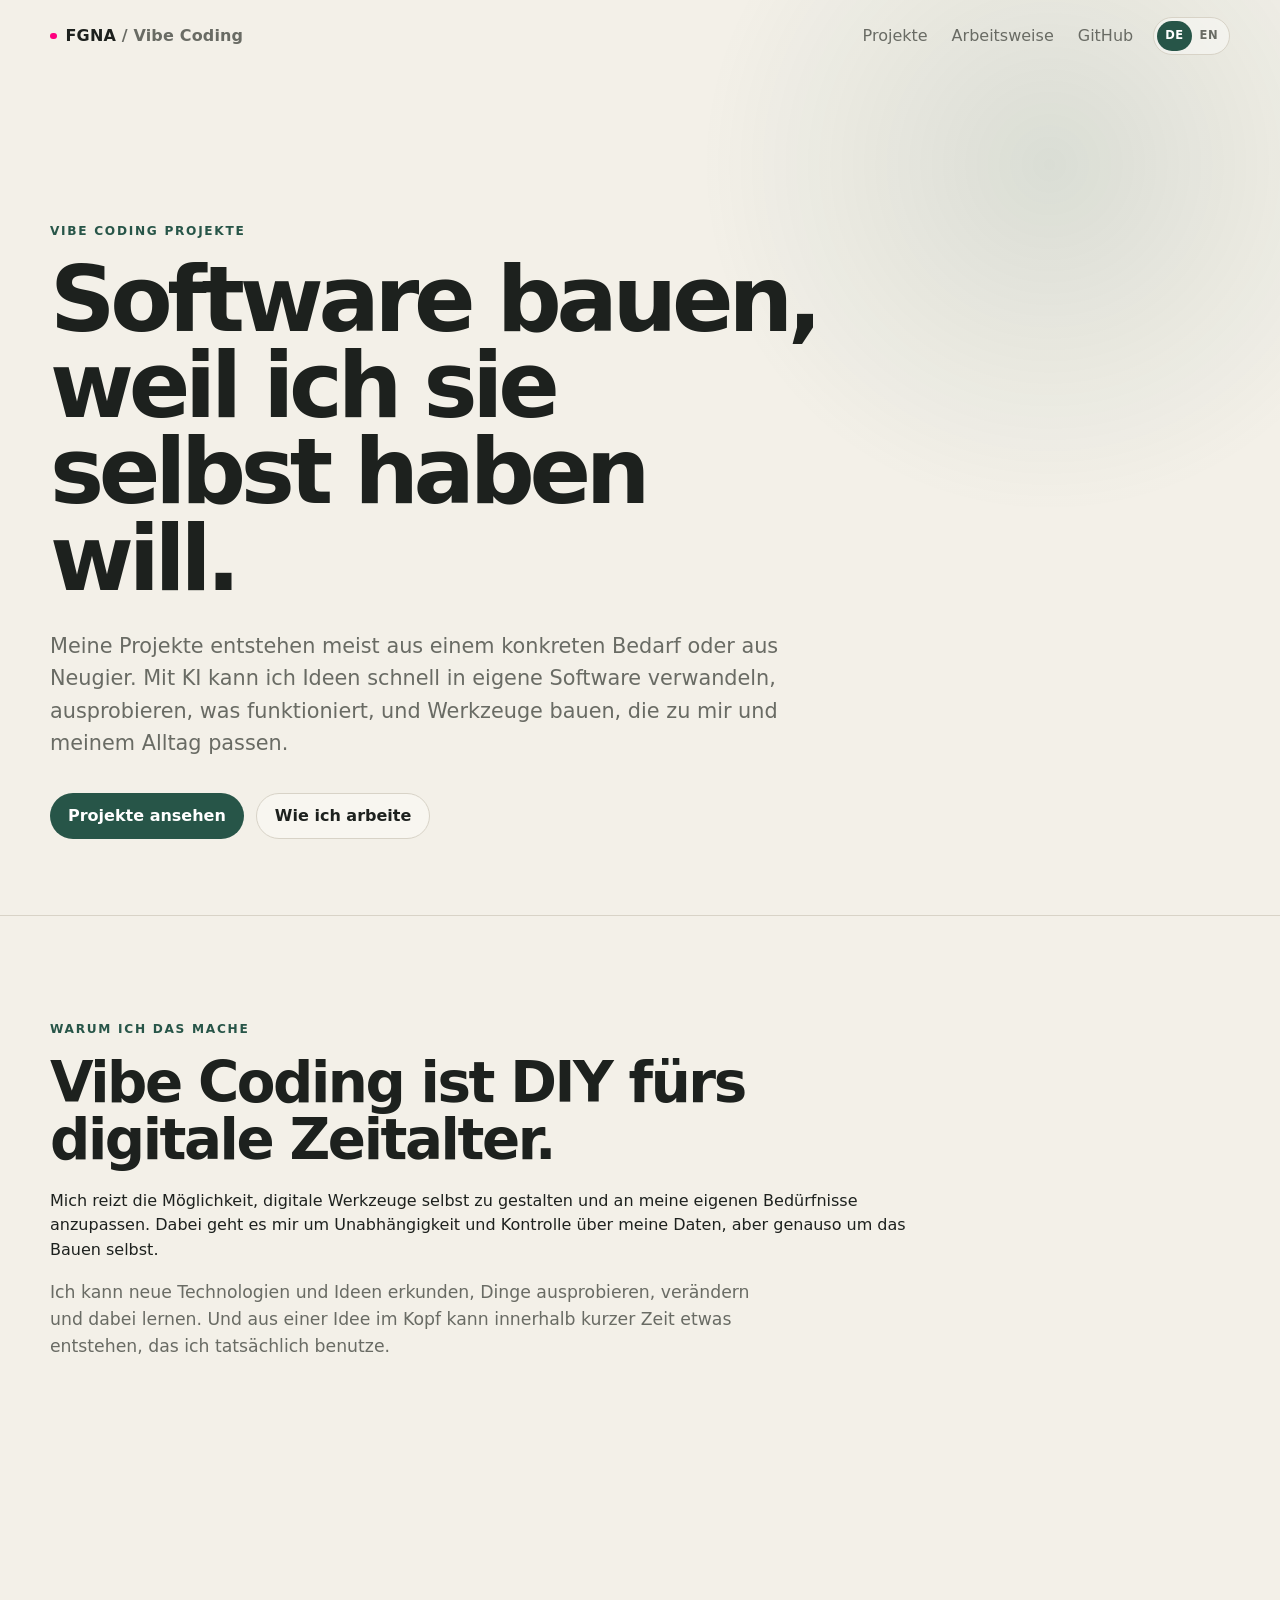
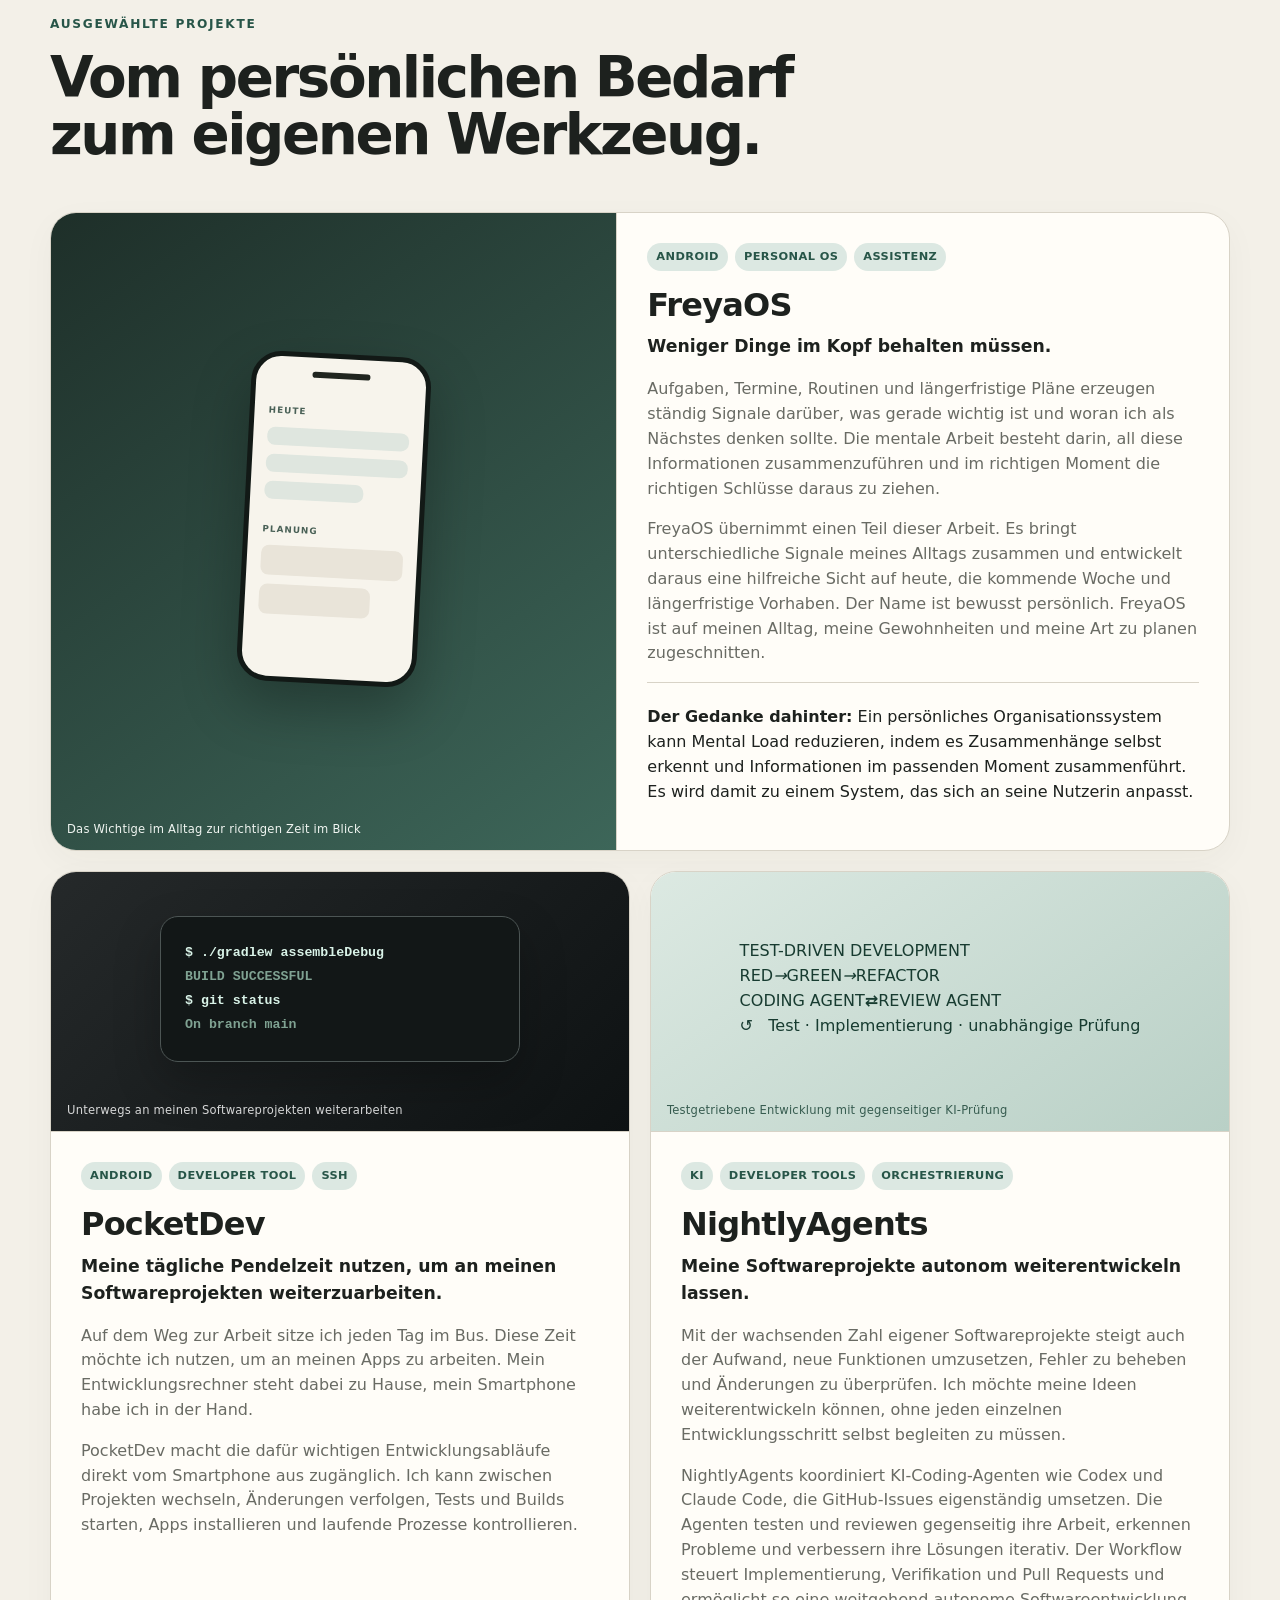
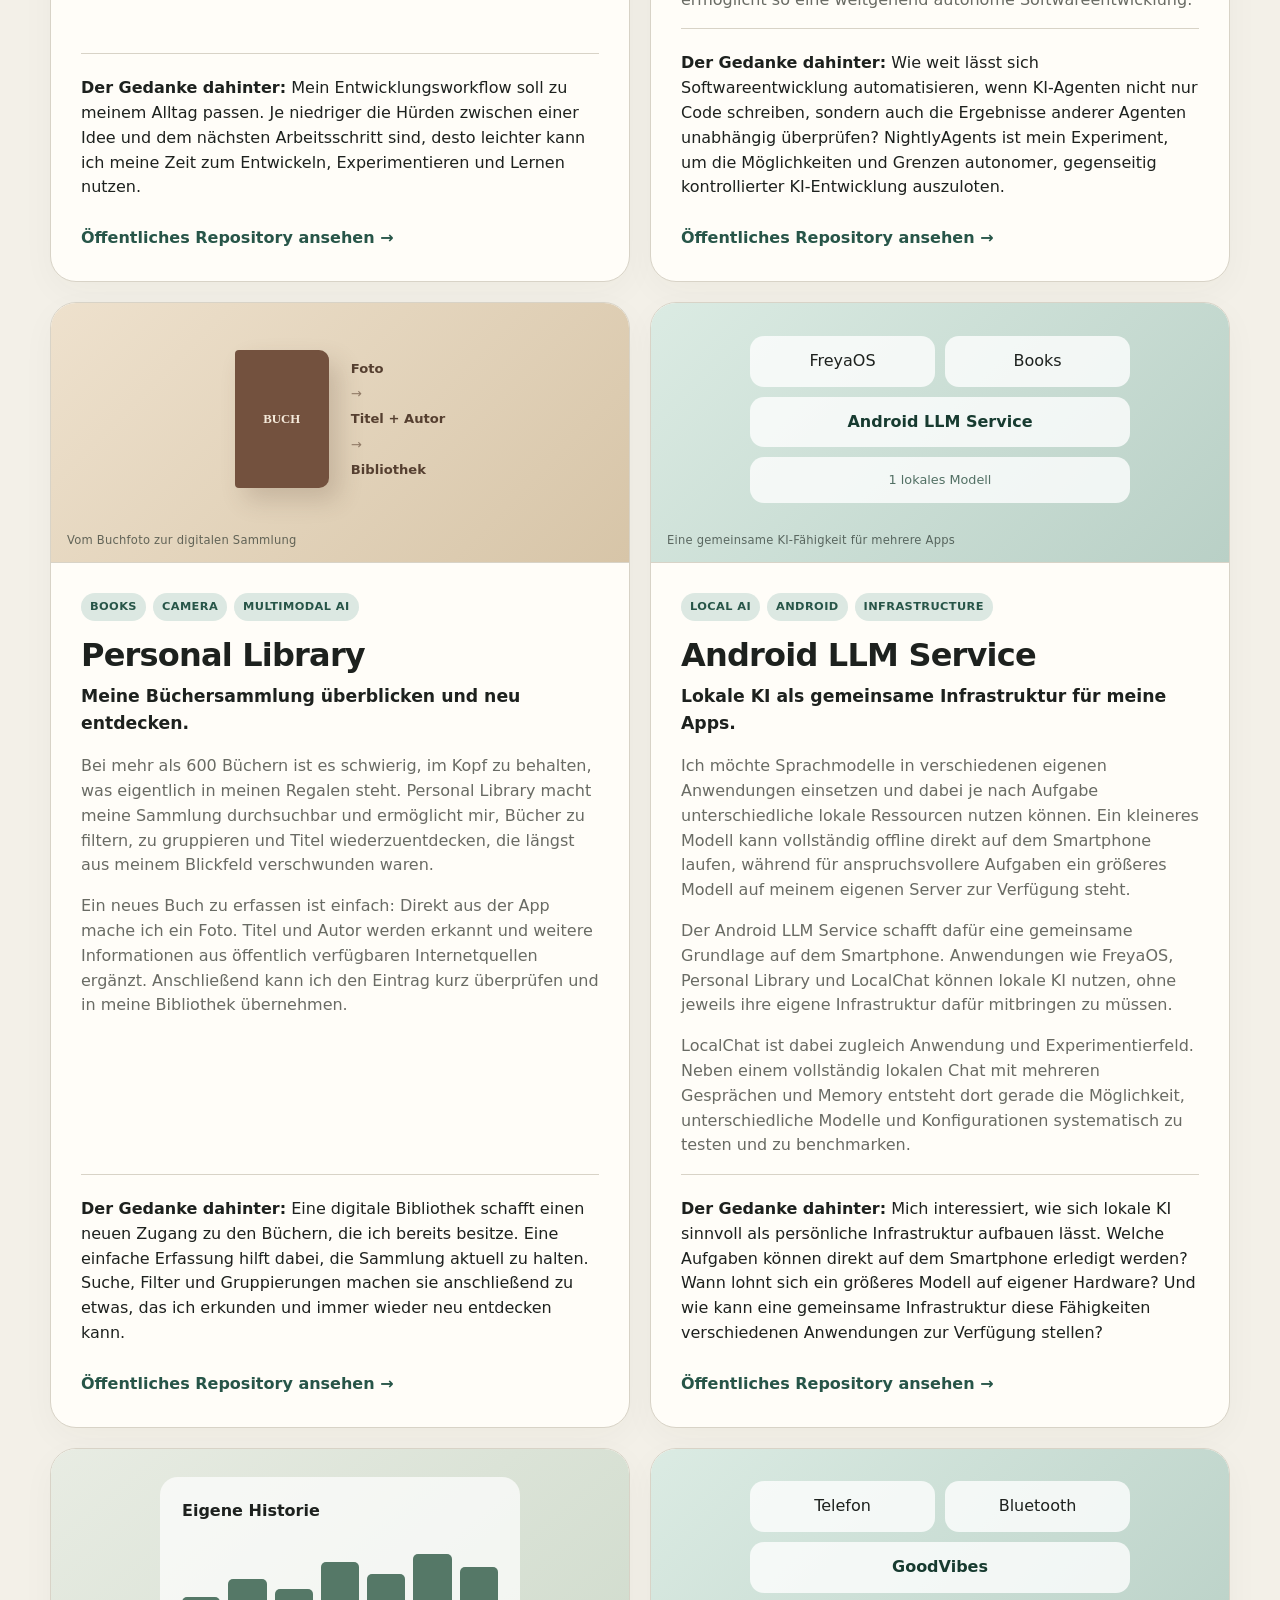
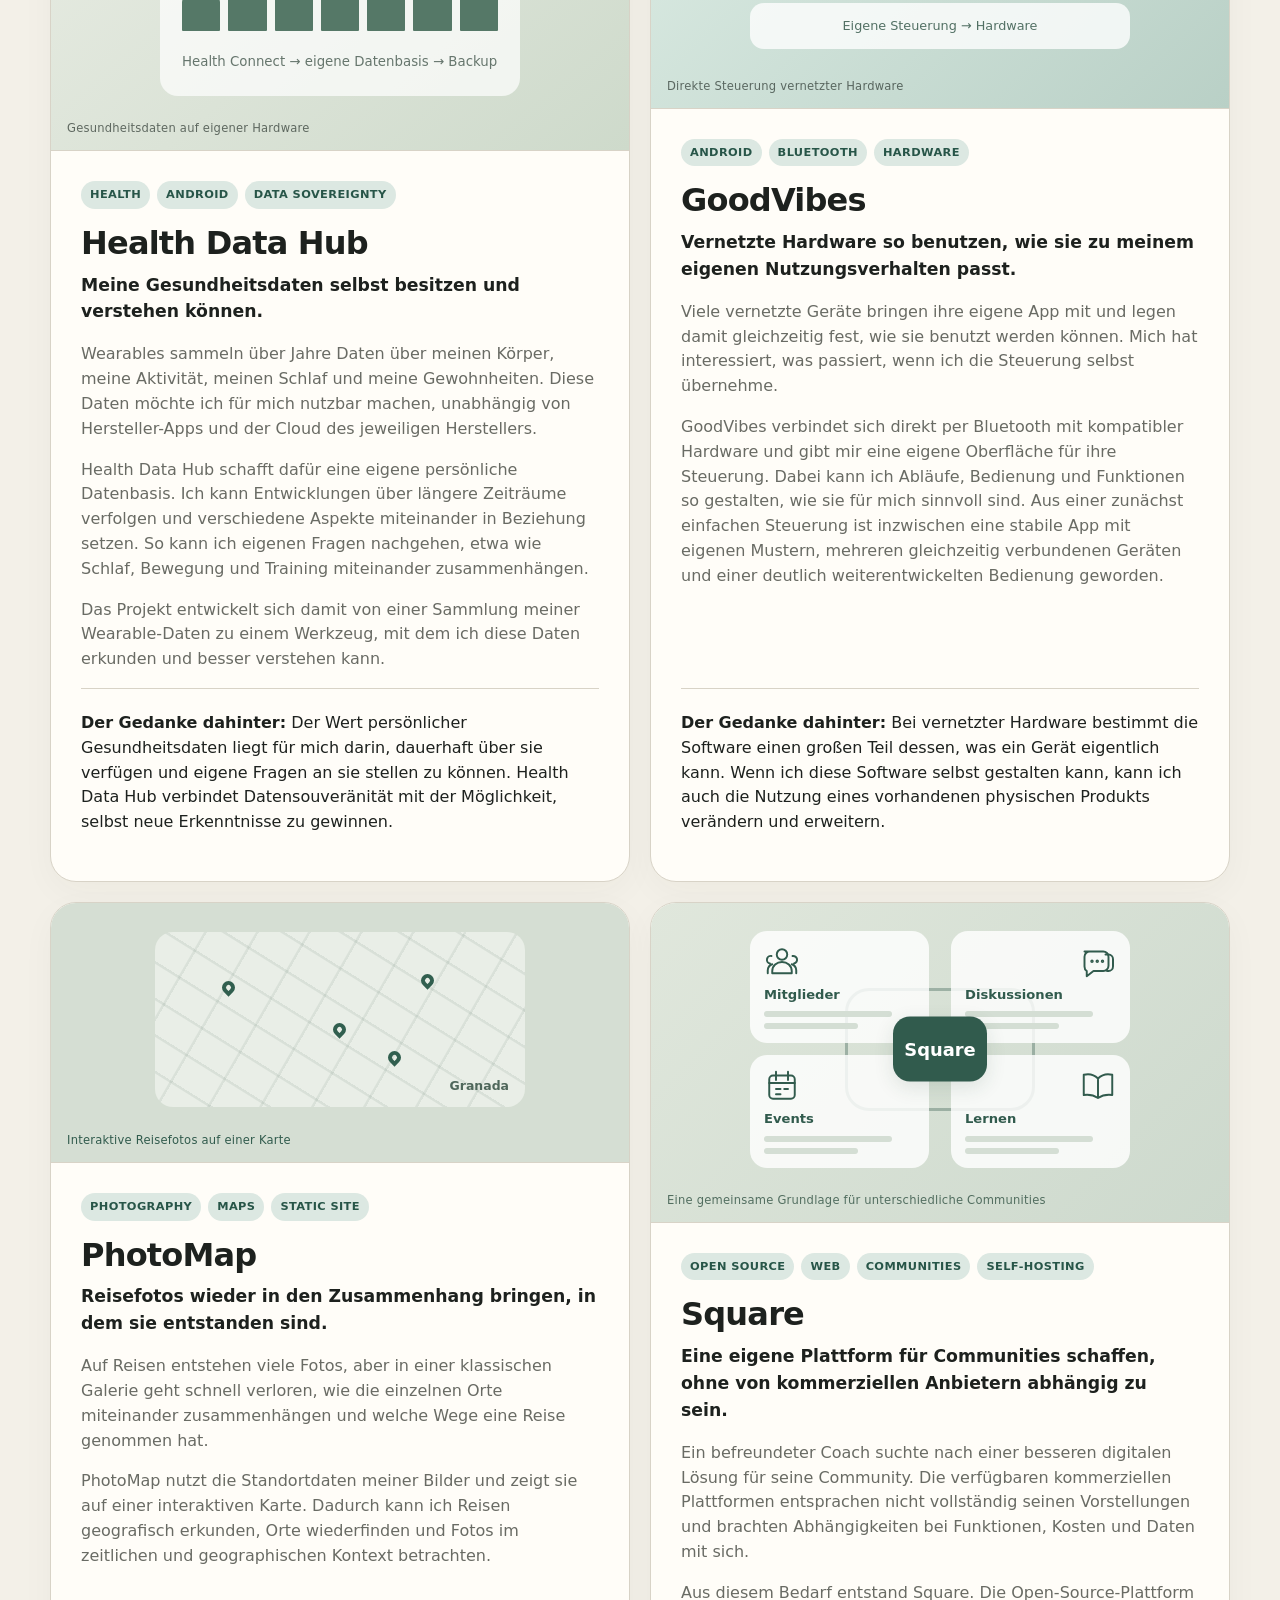
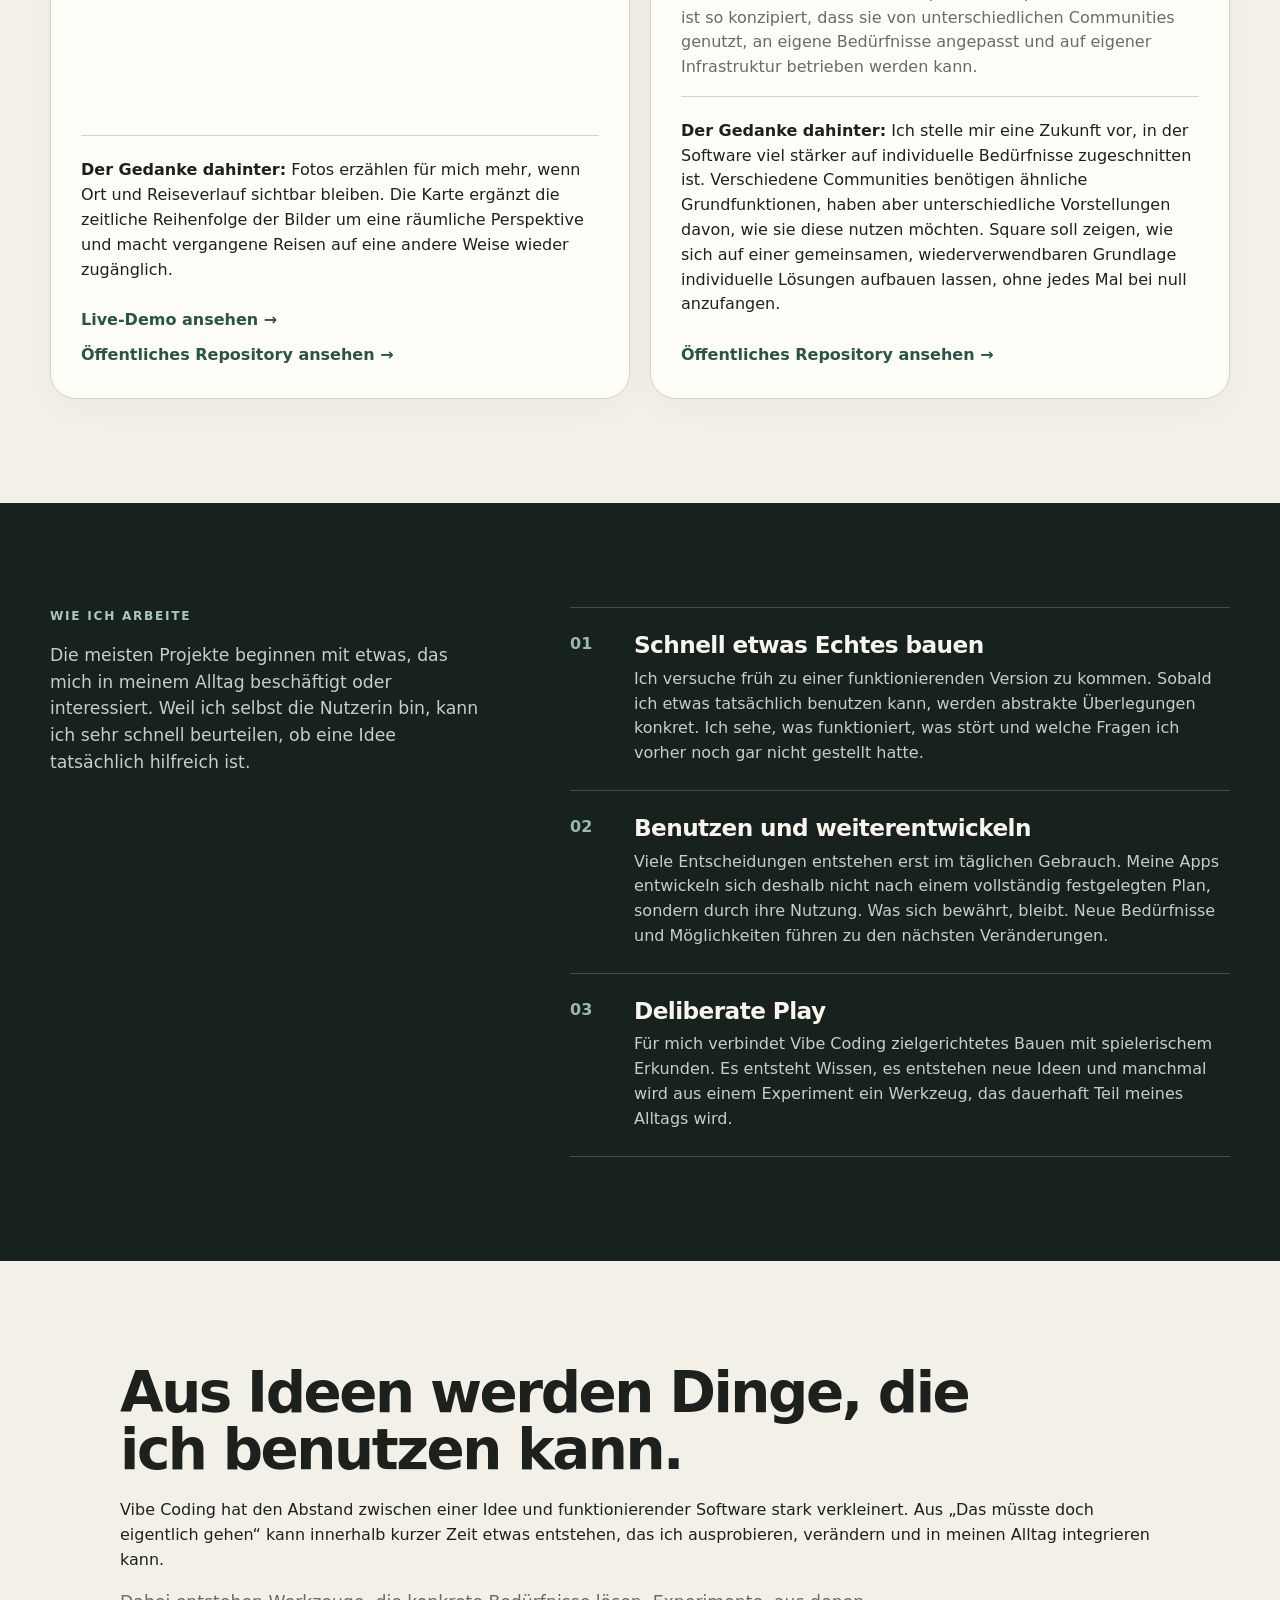
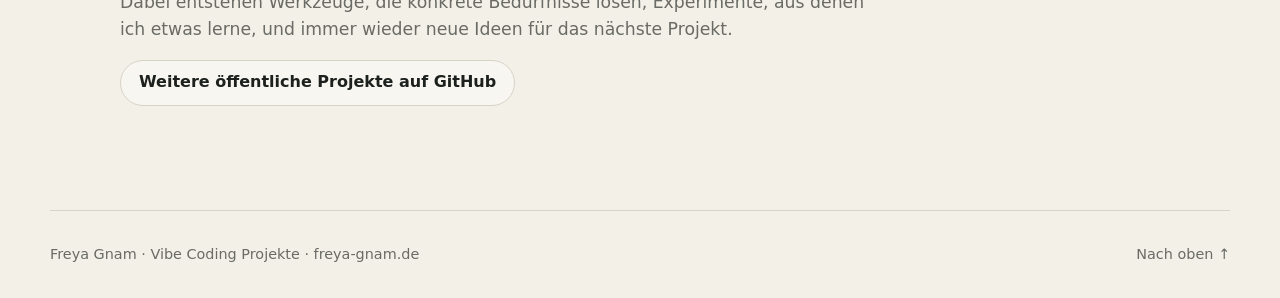
==== commit 5cb8a17f: "style(portfolio): simplify NightlyAgents diagram for mobile" ====
--- a/index.html
+++ b/index.html
@@ -5,7 +5,7 @@
 <section class="section shell" id="projekte"><div class="section-heading"><p class="eyebrow">Ausgewählte Projekte</p><h2>Vom persönlichen Bedarf zum eigenen Werkzeug.</h2></div><div class="project-grid">
 <article class="project-card featured"><div class="project-visual visual-taskos" aria-label="Abstrakte Darstellung von FreyaOS"><div class="device-frame"><div class="device-top"></div><div class="mock-ui"><span class="mock-label">HEUTE</span><i></i><i></i><i class="short"></i><span class="mock-label second">PLANUNG</span><b></b><b class="half"></b></div></div><div class="visual-caption">Das Wichtige im Alltag zur richtigen Zeit im Blick</div></div><div class="project-content"><div class="project-meta"><span>Android</span><span>Personal OS</span><span>Assistenz</span></div><h3>FreyaOS</h3><p class="project-kicker">Weniger Dinge im Kopf behalten müssen.</p><p>Aufgaben, Termine, Routinen und längerfristige Pläne erzeugen ständig Signale darüber, was gerade wichtig ist und woran ich als Nächstes denken sollte. Die mentale Arbeit besteht darin, all diese Informationen zusammenzuführen und im richtigen Moment die richtigen Schlüsse daraus zu ziehen.</p><p>FreyaOS übernimmt einen Teil dieser Arbeit. Es bringt unterschiedliche Signale meines Alltags zusammen und entwickelt daraus eine hilfreiche Sicht auf heute, die kommende Woche und längerfristige Vorhaben. Der Name ist bewusst persönlich. FreyaOS ist auf meinen Alltag, meine Gewohnheiten und meine Art zu planen zugeschnitten.</p><p class="thought"><strong>Der Gedanke dahinter:</strong> Ein persönliches Organisationssystem kann Mental Load reduzieren, indem es Zusammenhänge selbst erkennt und Informationen im passenden Moment zusammenführt. Es wird damit zu einem System, das sich an seine Nutzerin anpasst.</p></div></article>
 <article class="project-card"><div class="project-visual visual-pocketdev"><div class="terminal-mock"><span>$ ./gradlew assembleDebug</span><span class="dim">BUILD SUCCESSFUL</span><span>$ git status</span><span class="dim">On branch main</span></div><div class="visual-caption">Unterwegs an meinen Softwareprojekten weiterarbeiten</div></div><div class="project-content"><div class="project-meta"><span>Android</span><span>Developer Tool</span><span>SSH</span></div><h3>PocketDev</h3><p class="project-kicker">Meine tägliche Pendelzeit nutzen, um an meinen Softwareprojekten weiterzuarbeiten.</p><p>Auf dem Weg zur Arbeit sitze ich jeden Tag im Bus. Diese Zeit möchte ich nutzen, um an meinen Apps zu arbeiten. Mein Entwicklungsrechner steht dabei zu Hause, mein Smartphone habe ich in der Hand.</p><p>PocketDev macht die dafür wichtigen Entwicklungsabläufe direkt vom Smartphone aus zugänglich. Ich kann zwischen Projekten wechseln, Änderungen verfolgen, Tests und Builds starten, Apps installieren und laufende Prozesse kontrollieren.</p><p class="thought"><strong>Der Gedanke dahinter:</strong> Mein Entwicklungsworkflow soll zu meinem Alltag passen. Je niedriger die Hürden zwischen einer Idee und dem nächsten Arbeitsschritt sind, desto leichter kann ich meine Zeit zum Entwickeln, Experimentieren und Lernen nutzen.</p><a class="text-link" href="https://github.com/fgna/pocketdev">Öffentliches Repository ansehen →</a></div></article>
-<article class="project-card public-project"><div class="project-visual visual-nightlyagents" role="img" aria-label="NightlyAgents-Workflow: GitHub-Issue, TDD-Zyklus Red Green Refactor, unabhängige KI-Prüfung und Pull Request"><div class="nightly-flow"><div class="nightly-source">GitHub Issue <small>Akzeptanzkriterien</small></div><div class="nightly-connector" aria-hidden="true">↓</div><div class="nightly-tdd" aria-label="Testgetriebene Entwicklung"><div class="nightly-step nightly-red"><b>RED</b><small>Test schlägt fehl</small></div><div class="nightly-arrow" aria-hidden="true">→</div><div class="nightly-step nightly-green"><b>GREEN</b><small>Implementieren</small></div><div class="nightly-arrow" aria-hidden="true">→</div><div class="nightly-step nightly-refactor"><b>REFACTOR</b><small>Verbessern</small></div></div><div class="nightly-loop">↺ <span>TDD-Zyklus</span></div><div class="nightly-review"><span>KI-Agent A <small>Implementierung</small></span><b aria-hidden="true">⇄</b><span>KI-Agent B <small>Unabhängige Tests &amp; Review</small></span></div><div class="nightly-feedback">↺ Feedback &amp; erneute Verifikation</div><div class="nightly-connector" aria-hidden="true">↓</div><div class="nightly-pr">✓ Pull Request</div></div><div class="visual-caption">Testgetriebene Entwicklung mit gegenseitiger KI-Prüfung</div></div><div class="project-content"><div class="project-meta"><span>KI</span><span>Developer Tools</span><span>Orchestrierung</span></div><h3>NightlyAgents</h3><p class="project-kicker">Meine Softwareprojekte autonom weiterentwickeln lassen.</p><p>Mit der wachsenden Zahl eigener Softwareprojekte steigt auch der Aufwand, neue Funktionen umzusetzen, Fehler zu beheben und Änderungen zu überprüfen. Ich möchte meine Ideen weiterentwickeln können, ohne jeden einzelnen Entwicklungsschritt selbst begleiten zu müssen.</p><p>NightlyAgents koordiniert KI-Coding-Agenten wie Codex und Claude Code, die GitHub-Issues eigenständig umsetzen. Die Agenten testen und reviewen gegenseitig ihre Arbeit, erkennen Probleme und verbessern ihre Lösungen iterativ. Der Workflow steuert Implementierung, Verifikation und Pull Requests und ermöglicht so eine weitgehend autonome Softwareentwicklung.</p><p class="thought"><strong>Der Gedanke dahinter:</strong> Wie weit lässt sich Softwareentwicklung automatisieren, wenn KI-Agenten nicht nur Code schreiben, sondern auch die Ergebnisse anderer Agenten unabhängig überprüfen? NightlyAgents ist mein Experiment, um die Möglichkeiten und Grenzen autonomer, gegenseitig kontrollierter KI-Entwicklung auszuloten.</p><a class="text-link" href="https://github.com/fgna/nightlyagents">Öffentliches Repository ansehen →</a></div></article>
+<article class="project-card public-project"><div class="project-visual visual-nightlyagents" role="img" aria-label="NightlyAgents: TDD mit Red, Green und Refactor sowie unabhängiger Prüfung durch einen zweiten KI-Agenten"><div class="nightly-panel"><div class="nightly-panel-label">TEST-DRIVEN DEVELOPMENT</div><div class="nightly-steps"><span class="nightly-red">RED</span><i aria-hidden="true">→</i><span class="nightly-green">GREEN</span><i aria-hidden="true">→</i><span class="nightly-refactor">REFACTOR</span></div><div class="nightly-agents"><span>CODING AGENT</span><b aria-hidden="true">⇄</b><span>REVIEW AGENT</span></div><div class="nightly-panel-foot">↺ &nbsp; Test · Implementierung · unabhängige Prüfung</div></div><div class="visual-caption">Testgetriebene Entwicklung mit gegenseitiger KI-Prüfung</div></div><div class="project-content"><div class="project-meta"><span>KI</span><span>Developer Tools</span><span>Orchestrierung</span></div><h3>NightlyAgents</h3><p class="project-kicker">Meine Softwareprojekte autonom weiterentwickeln lassen.</p><p>Mit der wachsenden Zahl eigener Softwareprojekte steigt auch der Aufwand, neue Funktionen umzusetzen, Fehler zu beheben und Änderungen zu überprüfen. Ich möchte meine Ideen weiterentwickeln können, ohne jeden einzelnen Entwicklungsschritt selbst begleiten zu müssen.</p><p>NightlyAgents koordiniert KI-Coding-Agenten wie Codex und Claude Code, die GitHub-Issues eigenständig umsetzen. Die Agenten testen und reviewen gegenseitig ihre Arbeit, erkennen Probleme und verbessern ihre Lösungen iterativ. Der Workflow steuert Implementierung, Verifikation und Pull Requests und ermöglicht so eine weitgehend autonome Softwareentwicklung.</p><p class="thought"><strong>Der Gedanke dahinter:</strong> Wie weit lässt sich Softwareentwicklung automatisieren, wenn KI-Agenten nicht nur Code schreiben, sondern auch die Ergebnisse anderer Agenten unabhängig überprüfen? NightlyAgents ist mein Experiment, um die Möglichkeiten und Grenzen autonomer, gegenseitig kontrollierter KI-Entwicklung auszuloten.</p><a class="text-link" href="https://github.com/fgna/nightlyagents">Öffentliches Repository ansehen →</a></div></article>
 <article class="project-card"><div class="project-visual visual-books"><div class="book-mock"><div class="book-cover">BUCH</div><div><span>Foto</span><b>→</b><span>Titel + Autor</span><b>→</b><span>Bibliothek</span></div></div><div class="visual-caption">Vom Buchfoto zur digitalen Sammlung</div></div><div class="project-content"><div class="project-meta"><span>Books</span><span>Camera</span><span>Multimodal AI</span></div><h3>Personal Library</h3><p class="project-kicker">Meine Büchersammlung überblicken und neu entdecken.</p><p>Bei mehr als 600 Büchern ist es schwierig, im Kopf zu behalten, was eigentlich in meinen Regalen steht. Personal Library macht meine Sammlung durchsuchbar und ermöglicht mir, Bücher zu filtern, zu gruppieren und Titel wiederzuentdecken, die längst aus meinem Blickfeld verschwunden waren.</p><p>Ein neues Buch zu erfassen ist einfach: Direkt aus der App mache ich ein Foto. Titel und Autor werden erkannt und weitere Informationen aus öffentlich verfügbaren Internetquellen ergänzt. Anschließend kann ich den Eintrag kurz überprüfen und in meine Bibliothek übernehmen.</p><p class="thought"><strong>Der Gedanke dahinter:</strong> Eine digitale Bibliothek schafft einen neuen Zugang zu den Büchern, die ich bereits besitze. Eine einfache Erfassung hilft dabei, die Sammlung aktuell zu halten. Suche, Filter und Gruppierungen machen sie anschließend zu etwas, das ich erkunden und immer wieder neu entdecken kann.</p><a class="text-link" href="https://github.com/fgna/personal-library">Öffentliches Repository ansehen →</a></div></article>
 <article class="project-card"><div class="project-visual visual-llm"><div class="service-map"><span>FreyaOS</span><span>Books</span><strong>Android LLM Service</strong><em>1 lokales Modell</em></div><div class="visual-caption">Eine gemeinsame KI-Fähigkeit für mehrere Apps</div></div><div class="project-content"><div class="project-meta"><span>Local AI</span><span>Android</span><span>Infrastructure</span></div><h3>Android LLM Service</h3><p class="project-kicker">Lokale KI als gemeinsame Infrastruktur für meine Apps.</p><p>Ich möchte Sprachmodelle in verschiedenen eigenen Anwendungen einsetzen und dabei je nach Aufgabe unterschiedliche lokale Ressourcen nutzen können. Ein kleineres Modell kann vollständig offline direkt auf dem Smartphone laufen, während für anspruchsvollere Aufgaben ein größeres Modell auf meinem eigenen Server zur Verfügung steht.</p><p>Der Android LLM Service schafft dafür eine gemeinsame Grundlage auf dem Smartphone. Anwendungen wie FreyaOS, Personal Library und LocalChat können lokale KI nutzen, ohne jeweils ihre eigene Infrastruktur dafür mitbringen zu müssen.</p><p>LocalChat ist dabei zugleich Anwendung und Experimentierfeld. Neben einem vollständig lokalen Chat mit mehreren Gesprächen und Memory entsteht dort gerade die Möglichkeit, unterschiedliche Modelle und Konfigurationen systematisch zu testen und zu benchmarken.</p><p class="thought"><strong>Der Gedanke dahinter:</strong> Mich interessiert, wie sich lokale KI sinnvoll als persönliche Infrastruktur aufbauen lässt. Welche Aufgaben können direkt auf dem Smartphone erledigt werden? Wann lohnt sich ein größeres Modell auf eigener Hardware? Und wie kann eine gemeinsame Infrastruktur diese Fähigkeiten verschiedenen Anwendungen zur Verfügung stellen?</p><a class="text-link" href="https://github.com/fgna/android-llm-service">Öffentliches Repository ansehen →</a></div></article>
 <article class="project-card"><div class="project-visual visual-health"><div class="health-chart"><span>Eigene Historie</span><div class="bars"><i></i><i></i><i></i><i></i><i></i><i></i><i></i></div><small>Health Connect → eigene Datenbasis → Backup</small></div><div class="visual-caption">Gesundheitsdaten auf eigener Hardware</div></div><div class="project-content"><div class="project-meta"><span>Health</span><span>Android</span><span>Data Sovereignty</span></div><h3>Health Data Hub</h3><p class="project-kicker">Meine Gesundheitsdaten selbst besitzen und verstehen können.</p><p>Wearables sammeln über Jahre Daten über meinen Körper, meine Aktivität, meinen Schlaf und meine Gewohnheiten. Diese Daten möchte ich für mich nutzbar machen, unabhängig von Hersteller-Apps und der Cloud des jeweiligen Herstellers.</p><p>Health Data Hub schafft dafür eine eigene persönliche Datenbasis. Ich kann Entwicklungen über längere Zeiträume verfolgen und verschiedene Aspekte miteinander in Beziehung setzen. So kann ich eigenen Fragen nachgehen, etwa wie Schlaf, Bewegung und Training miteinander zusammenhängen.</p><p>Das Projekt entwickelt sich damit von einer Sammlung meiner Wearable-Daten zu einem Werkzeug, mit dem ich diese Daten erkunden und besser verstehen kann.</p><p class="thought"><strong>Der Gedanke dahinter:</strong> Der Wert persönlicher Gesundheitsdaten liegt für mich darin, dauerhaft über sie verfügen und eigene Fragen an sie stellen zu können. Health Data Hub verbindet Datensouveränität mit der Möglichkeit, selbst neue Erkenntnisse zu gewinnen.</p></div></article>
--- a/styles.css
+++ b/styles.css
@@ -206,3 +206,28 @@
 /* Readable captions on light illustrations; consistent FreyaOS caption contrast. */
 .visual-map .visual-caption { color: #315b4d; }
 .visual-taskos .visual-caption { color: #f0f5f1; }
+
+
+/* NightlyAgents: lightweight TDD / independent verification diagram */
+.visual-nightlyagents { background: linear-gradient(145deg, #dce9e2, #b9d0c6); color: #173b30; }
+.visual-nightlyagents .visual-caption { color: #375c50; }
+.nightly-flow { width: min(100%, 430px); display: flex; flex-direction: column; align-items: center; gap: 5px; font-size: .76rem; font-weight: 750; text-align: center; }
+.nightly-source, .nightly-pr { padding: 7px 22px; border: 1px solid #89aca0; border-radius: 11px; background: rgba(255,253,248,.86); }
+.nightly-source small, .nightly-step small, .nightly-review small { display: block; font-size: .62rem; font-weight: 550; line-height: 1.3; }
+.nightly-connector { color: #527b6b; line-height: 1; font-size: 1.1rem; }
+.nightly-tdd { display: flex; width: 100%; align-items: stretch; justify-content: center; gap: 4px; }
+.nightly-step { flex: 1; min-width: 0; padding: 9px 3px; border: 1px solid rgba(39,85,72,.18); border-radius: 10px; background: rgba(255,253,248,.86); }
+.nightly-step b { display: block; font-size: .7rem; letter-spacing: .04em; }
+.nightly-red b { color: #a94c49; }
+.nightly-green b { color: #276e48; }
+.nightly-refactor b { color: #476d9c; }
+.nightly-arrow { align-self: center; color: #638276; font-size: 1rem; }
+.nightly-loop, .nightly-feedback { color: #456f5f; font-size: .67rem; }
+.nightly-loop { animation: nightly-pulse 5s ease-in-out infinite; }
+.nightly-review { display: grid; width: 100%; grid-template-columns: minmax(0,1fr) 24px minmax(0,1fr); align-items: center; gap: 4px; }
+.nightly-review span { min-width: 0; padding: 8px 5px; border-radius: 10px; border: 1px solid #89aca0; background: rgba(255,253,248,.8); }
+.nightly-review b { color: #276e48; font-size: 1.3rem; animation: nightly-pulse 5s ease-in-out infinite 1s; }
+.nightly-pr { color: #236146; font-weight: 850; }
+@keyframes nightly-pulse { 0%,100% { opacity: .55; } 45% { opacity: 1; } }
+@media (prefers-reduced-motion: reduce) { .nightly-loop, .nightly-review b { animation: none; } }
+@media (max-width: 380px) { .nightly-flow { font-size: .7rem; } .nightly-step b { font-size: .62rem; } .nightly-step small, .nightly-review small { font-size: .57rem; } }
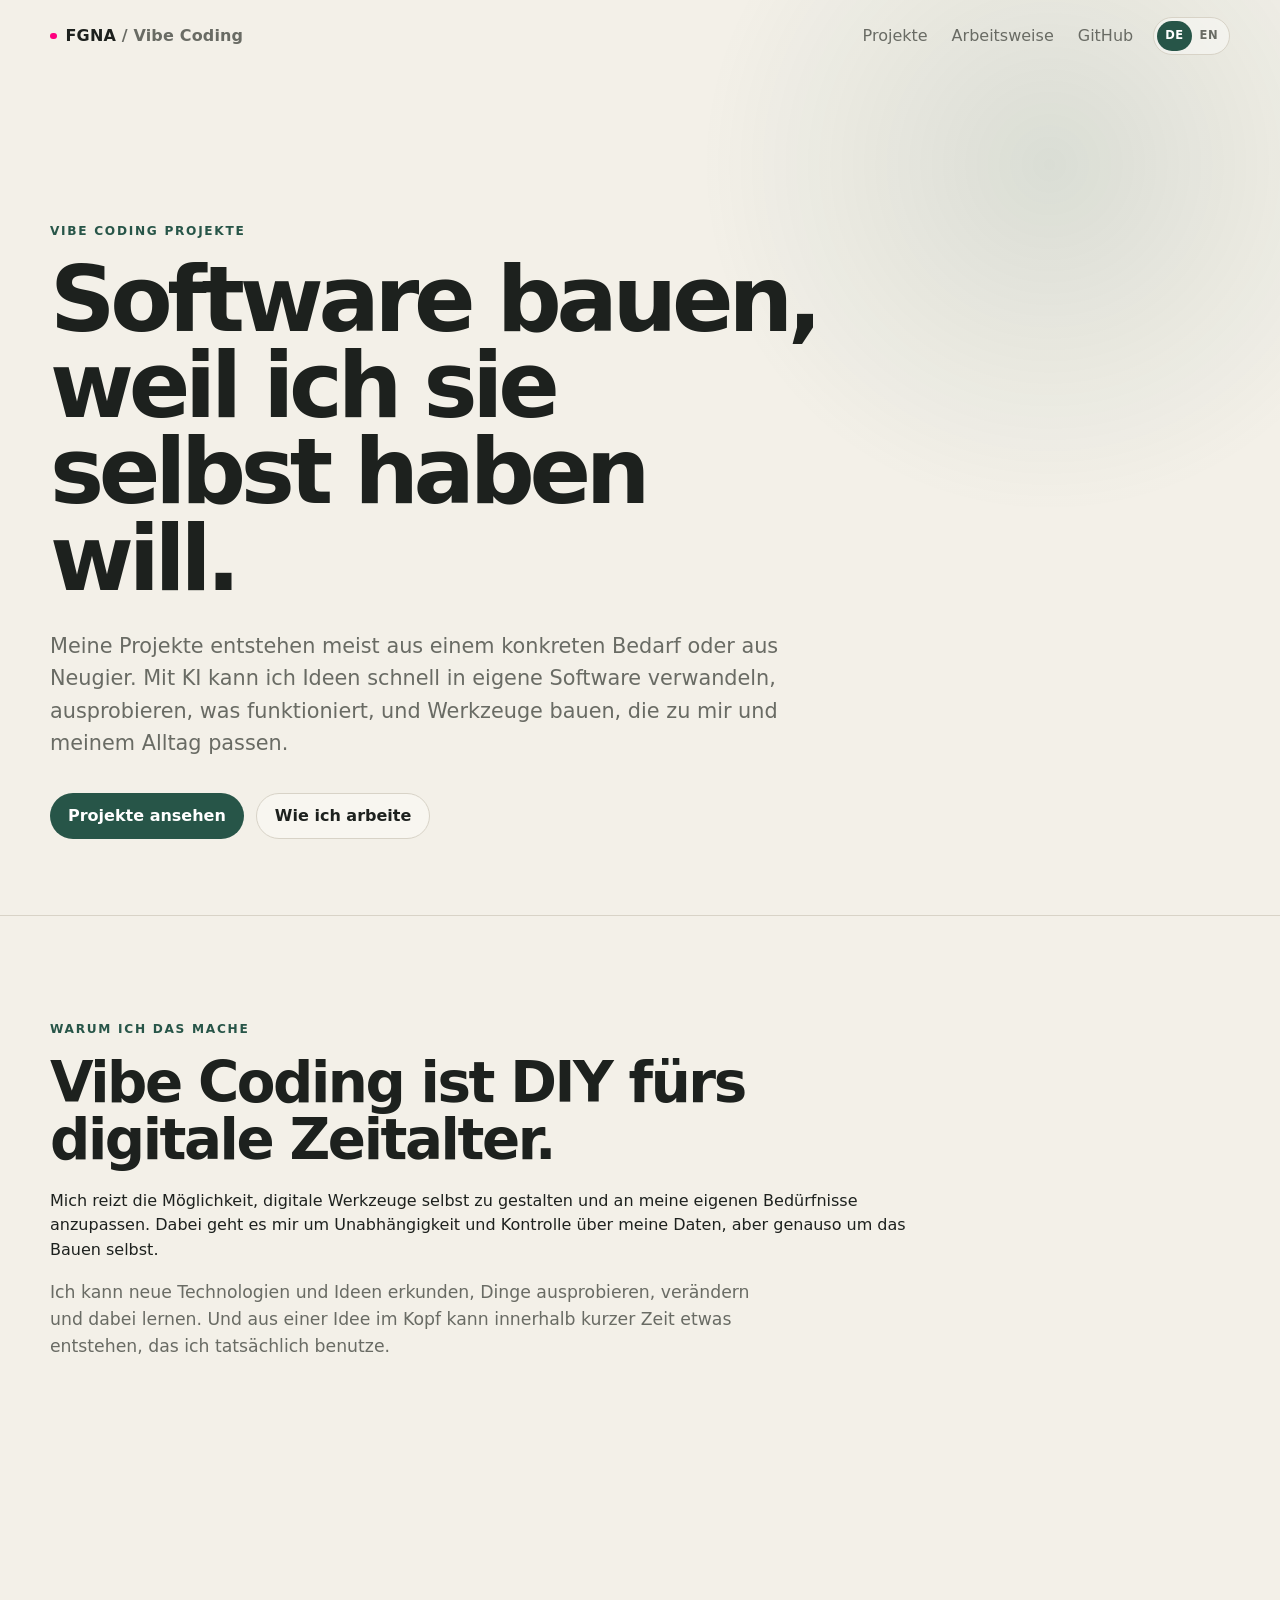
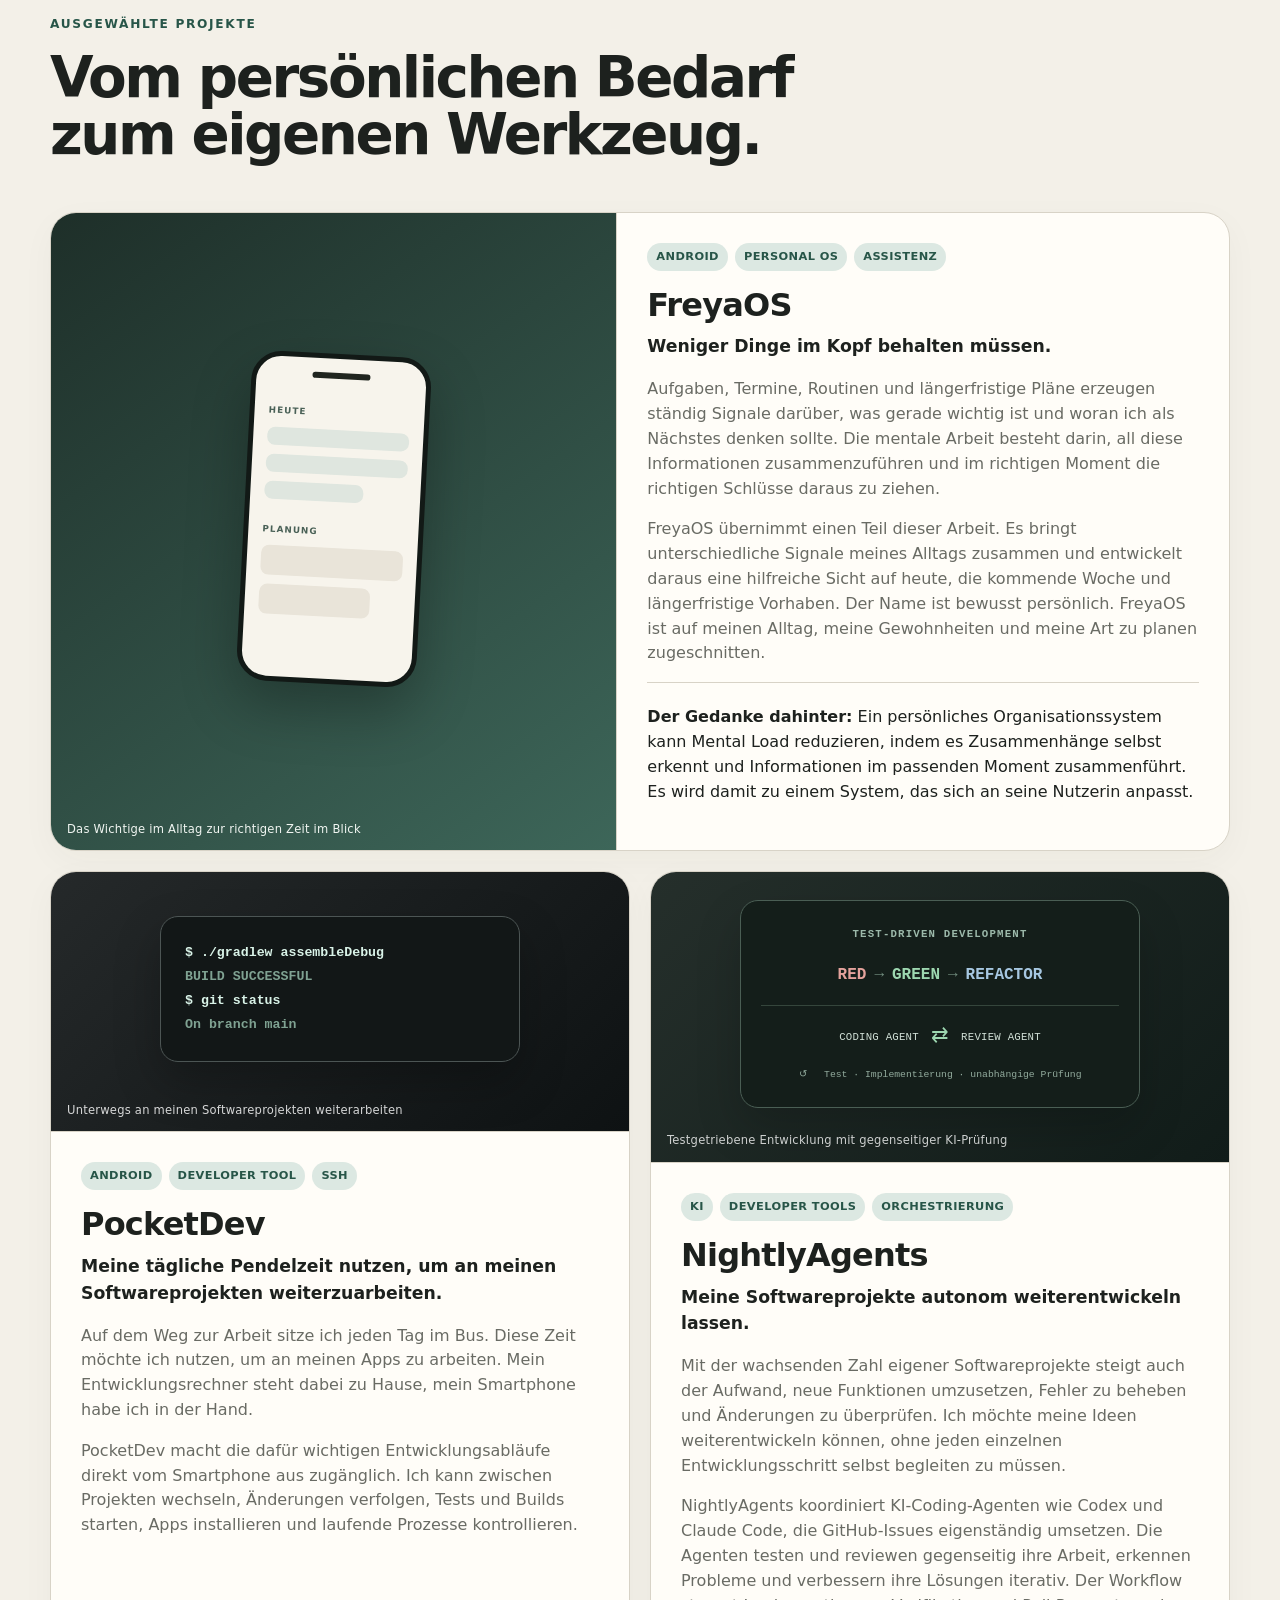
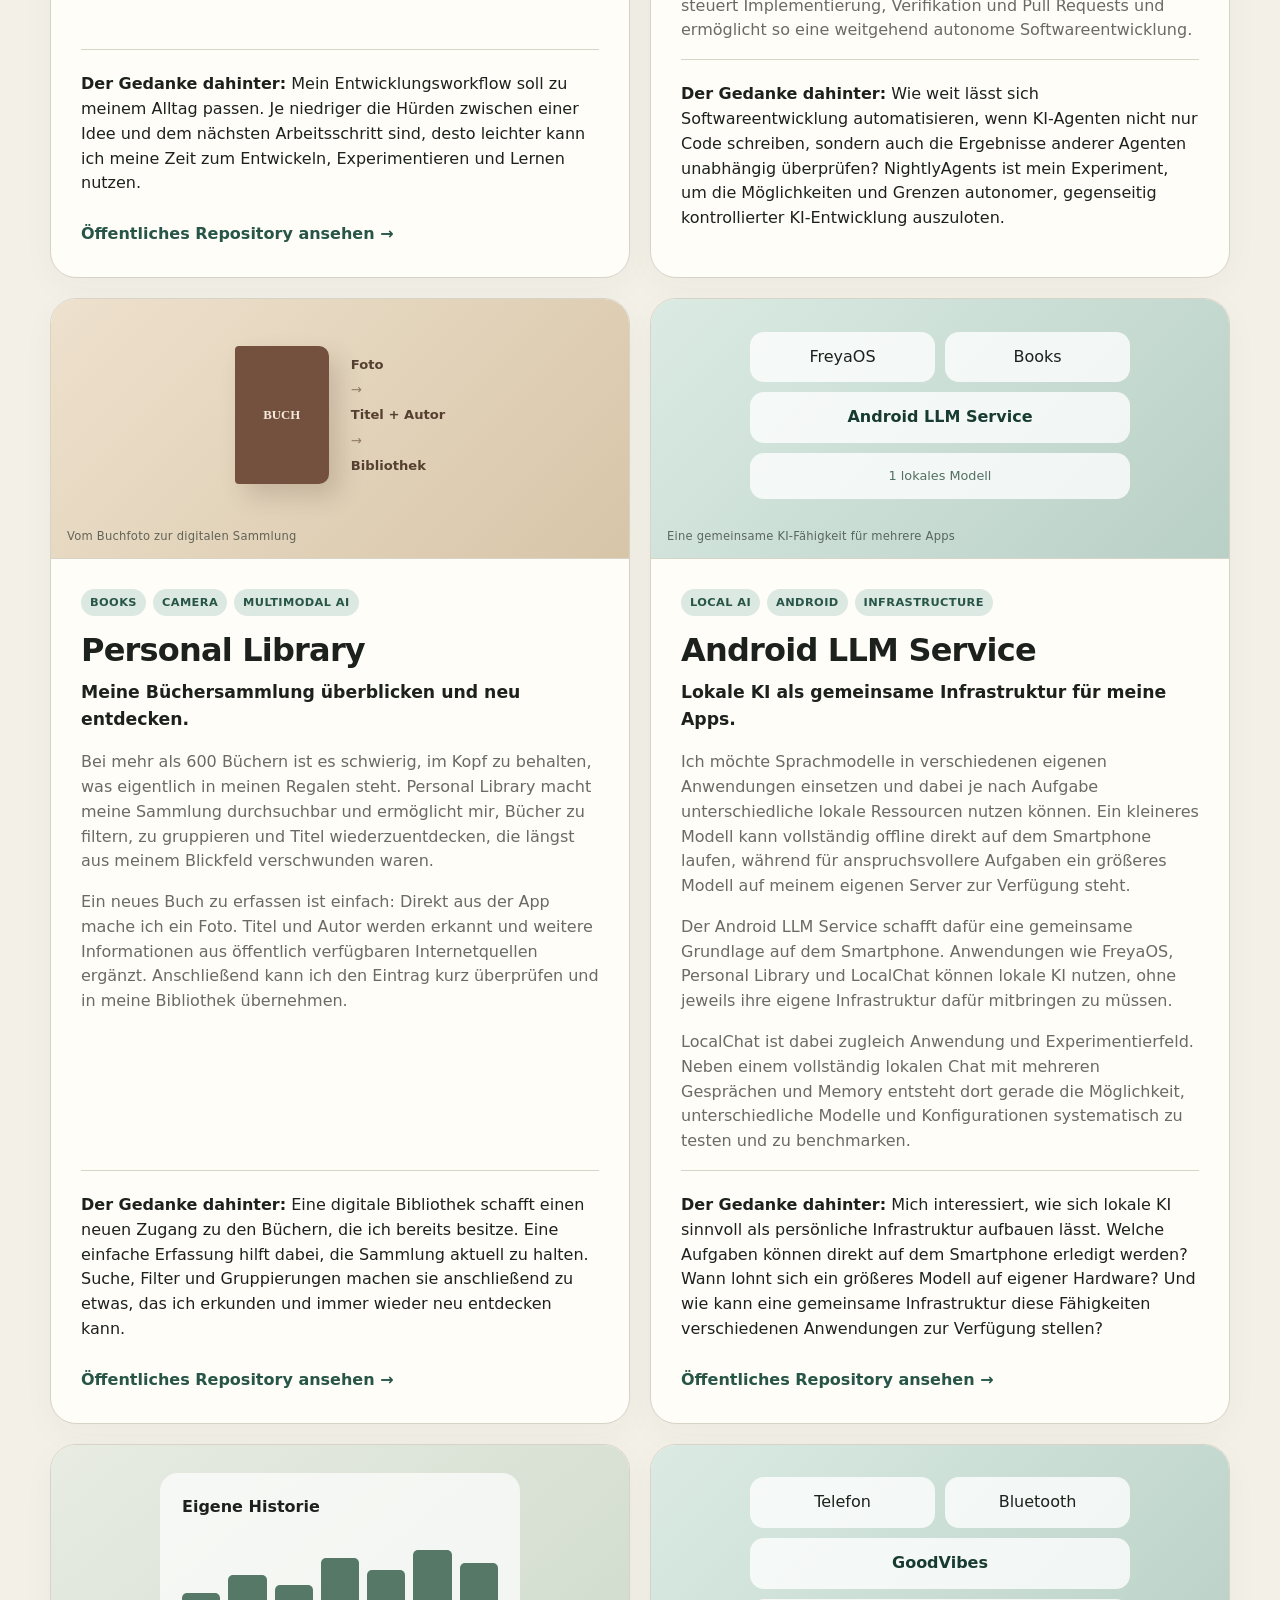
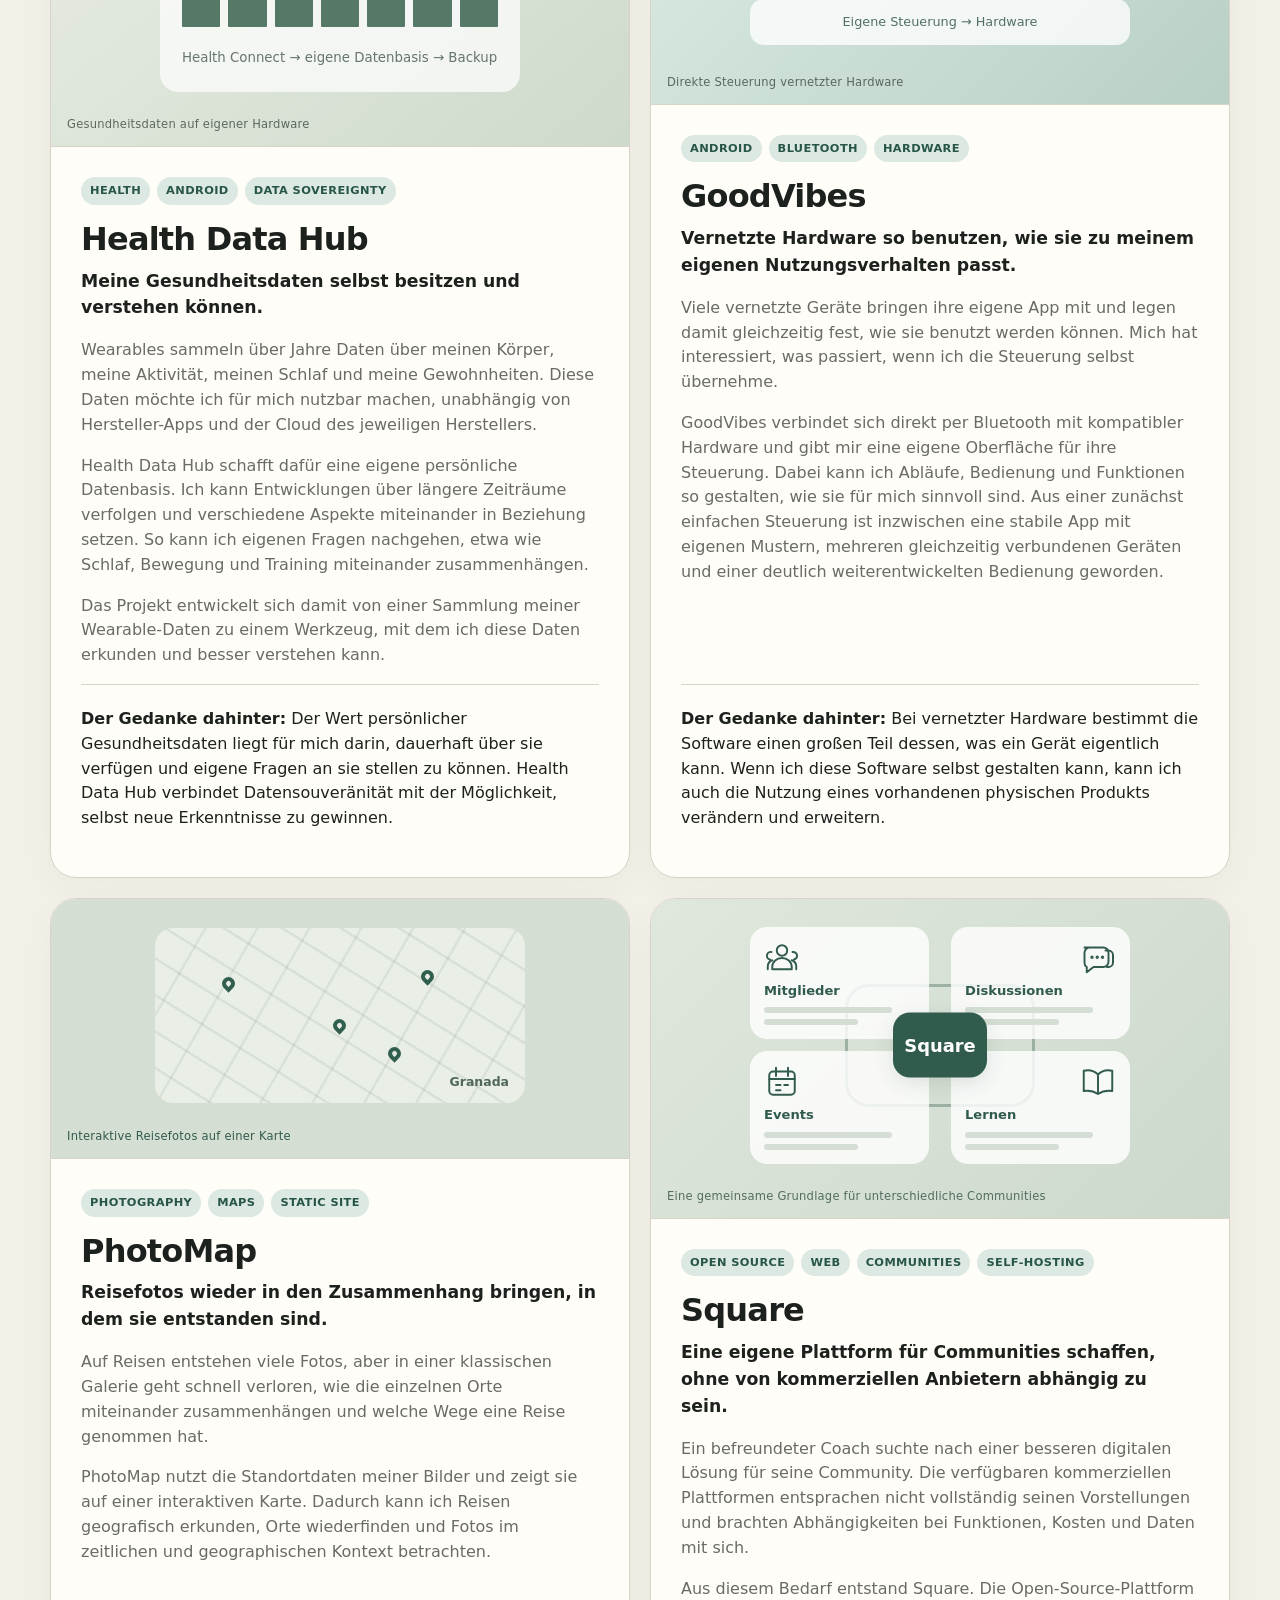
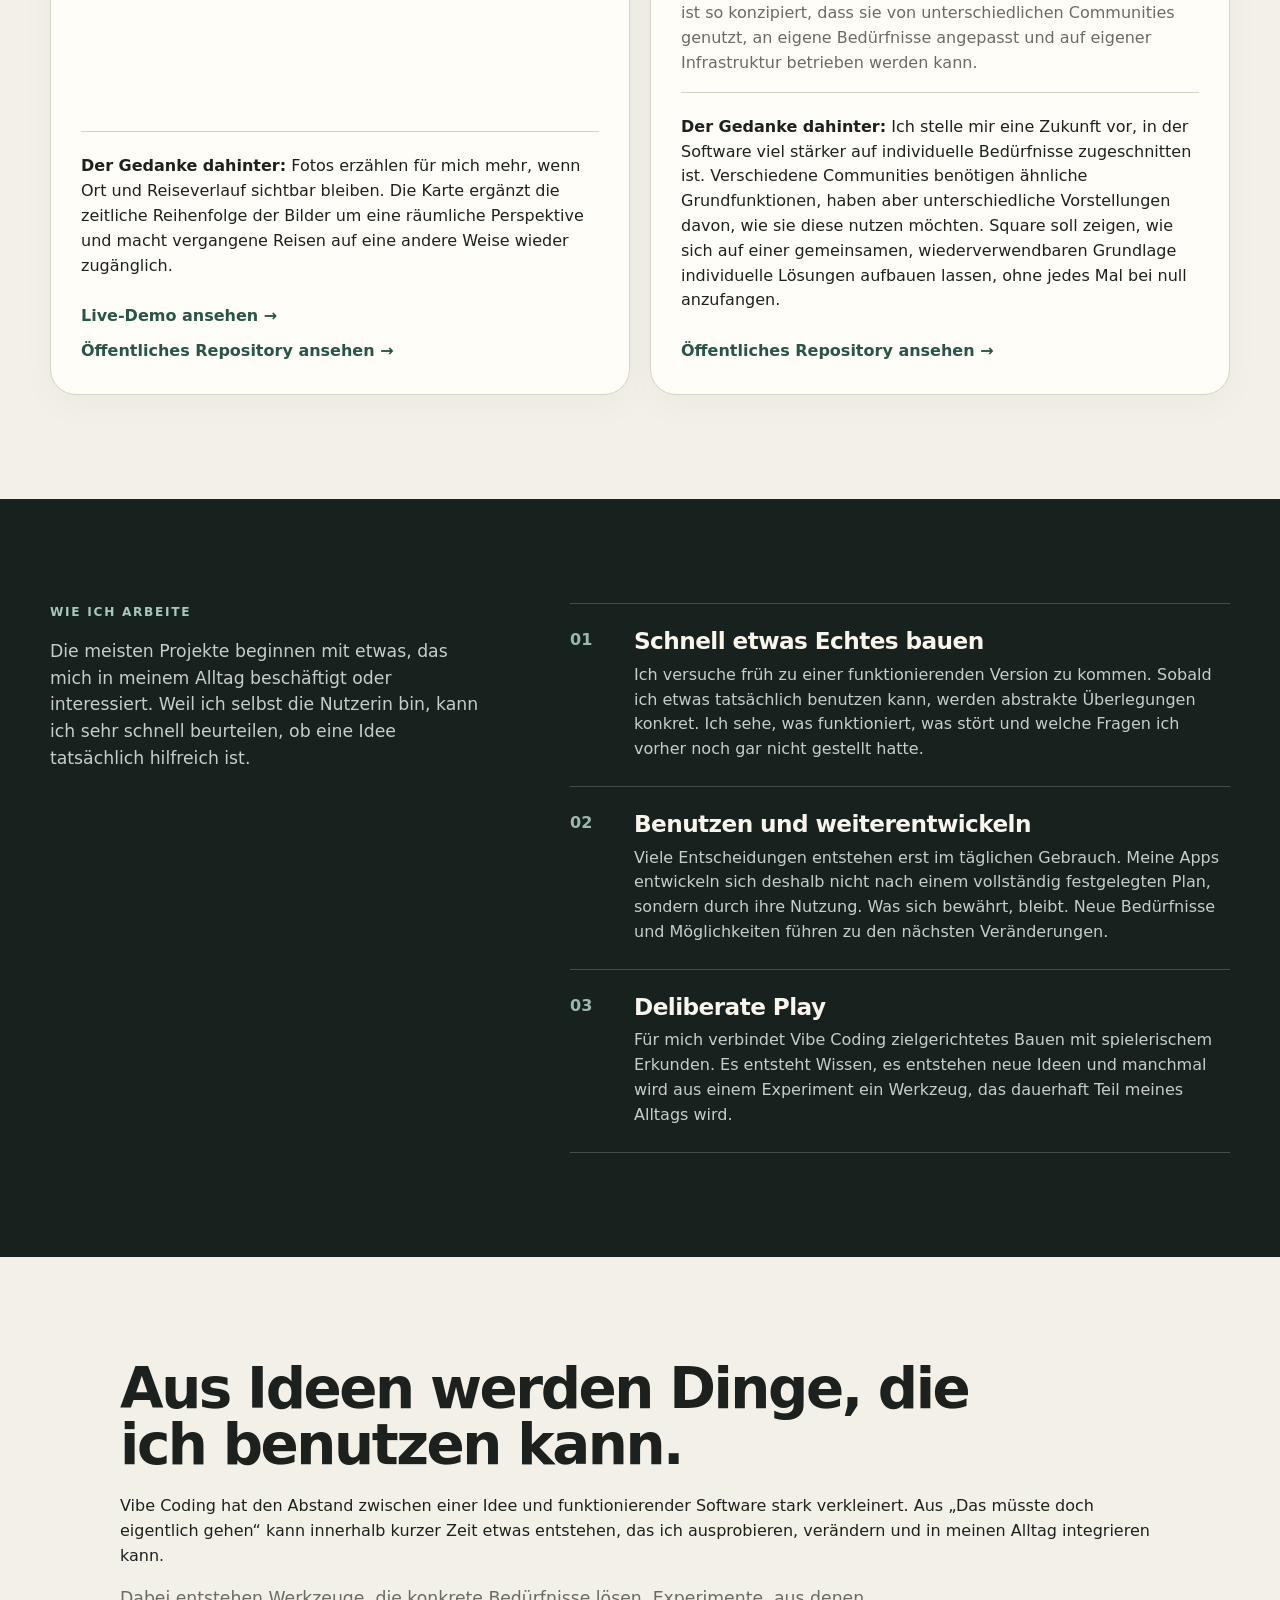
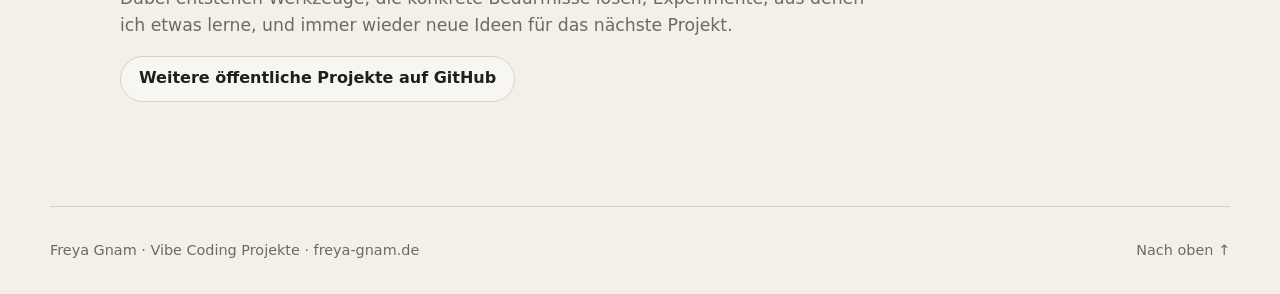
==== commit ea486d71: "fix(portfolio): hide private NightlyAgents repository link" ====
--- a/index.html
+++ b/index.html
@@ -5,7 +5,7 @@
 <section class="section shell" id="projekte"><div class="section-heading"><p class="eyebrow">Ausgewählte Projekte</p><h2>Vom persönlichen Bedarf zum eigenen Werkzeug.</h2></div><div class="project-grid">
 <article class="project-card featured"><div class="project-visual visual-taskos" aria-label="Abstrakte Darstellung von FreyaOS"><div class="device-frame"><div class="device-top"></div><div class="mock-ui"><span class="mock-label">HEUTE</span><i></i><i></i><i class="short"></i><span class="mock-label second">PLANUNG</span><b></b><b class="half"></b></div></div><div class="visual-caption">Das Wichtige im Alltag zur richtigen Zeit im Blick</div></div><div class="project-content"><div class="project-meta"><span>Android</span><span>Personal OS</span><span>Assistenz</span></div><h3>FreyaOS</h3><p class="project-kicker">Weniger Dinge im Kopf behalten müssen.</p><p>Aufgaben, Termine, Routinen und längerfristige Pläne erzeugen ständig Signale darüber, was gerade wichtig ist und woran ich als Nächstes denken sollte. Die mentale Arbeit besteht darin, all diese Informationen zusammenzuführen und im richtigen Moment die richtigen Schlüsse daraus zu ziehen.</p><p>FreyaOS übernimmt einen Teil dieser Arbeit. Es bringt unterschiedliche Signale meines Alltags zusammen und entwickelt daraus eine hilfreiche Sicht auf heute, die kommende Woche und längerfristige Vorhaben. Der Name ist bewusst persönlich. FreyaOS ist auf meinen Alltag, meine Gewohnheiten und meine Art zu planen zugeschnitten.</p><p class="thought"><strong>Der Gedanke dahinter:</strong> Ein persönliches Organisationssystem kann Mental Load reduzieren, indem es Zusammenhänge selbst erkennt und Informationen im passenden Moment zusammenführt. Es wird damit zu einem System, das sich an seine Nutzerin anpasst.</p></div></article>
 <article class="project-card"><div class="project-visual visual-pocketdev"><div class="terminal-mock"><span>$ ./gradlew assembleDebug</span><span class="dim">BUILD SUCCESSFUL</span><span>$ git status</span><span class="dim">On branch main</span></div><div class="visual-caption">Unterwegs an meinen Softwareprojekten weiterarbeiten</div></div><div class="project-content"><div class="project-meta"><span>Android</span><span>Developer Tool</span><span>SSH</span></div><h3>PocketDev</h3><p class="project-kicker">Meine tägliche Pendelzeit nutzen, um an meinen Softwareprojekten weiterzuarbeiten.</p><p>Auf dem Weg zur Arbeit sitze ich jeden Tag im Bus. Diese Zeit möchte ich nutzen, um an meinen Apps zu arbeiten. Mein Entwicklungsrechner steht dabei zu Hause, mein Smartphone habe ich in der Hand.</p><p>PocketDev macht die dafür wichtigen Entwicklungsabläufe direkt vom Smartphone aus zugänglich. Ich kann zwischen Projekten wechseln, Änderungen verfolgen, Tests und Builds starten, Apps installieren und laufende Prozesse kontrollieren.</p><p class="thought"><strong>Der Gedanke dahinter:</strong> Mein Entwicklungsworkflow soll zu meinem Alltag passen. Je niedriger die Hürden zwischen einer Idee und dem nächsten Arbeitsschritt sind, desto leichter kann ich meine Zeit zum Entwickeln, Experimentieren und Lernen nutzen.</p><a class="text-link" href="https://github.com/fgna/pocketdev">Öffentliches Repository ansehen →</a></div></article>
-<article class="project-card public-project"><div class="project-visual visual-nightlyagents" role="img" aria-label="NightlyAgents: TDD mit Red, Green und Refactor sowie unabhängiger Prüfung durch einen zweiten KI-Agenten"><div class="nightly-panel"><div class="nightly-panel-label">TEST-DRIVEN DEVELOPMENT</div><div class="nightly-steps"><span class="nightly-red">RED</span><i aria-hidden="true">→</i><span class="nightly-green">GREEN</span><i aria-hidden="true">→</i><span class="nightly-refactor">REFACTOR</span></div><div class="nightly-agents"><span>CODING AGENT</span><b aria-hidden="true">⇄</b><span>REVIEW AGENT</span></div><div class="nightly-panel-foot">↺ &nbsp; Test · Implementierung · unabhängige Prüfung</div></div><div class="visual-caption">Testgetriebene Entwicklung mit gegenseitiger KI-Prüfung</div></div><div class="project-content"><div class="project-meta"><span>KI</span><span>Developer Tools</span><span>Orchestrierung</span></div><h3>NightlyAgents</h3><p class="project-kicker">Meine Softwareprojekte autonom weiterentwickeln lassen.</p><p>Mit der wachsenden Zahl eigener Softwareprojekte steigt auch der Aufwand, neue Funktionen umzusetzen, Fehler zu beheben und Änderungen zu überprüfen. Ich möchte meine Ideen weiterentwickeln können, ohne jeden einzelnen Entwicklungsschritt selbst begleiten zu müssen.</p><p>NightlyAgents koordiniert KI-Coding-Agenten wie Codex und Claude Code, die GitHub-Issues eigenständig umsetzen. Die Agenten testen und reviewen gegenseitig ihre Arbeit, erkennen Probleme und verbessern ihre Lösungen iterativ. Der Workflow steuert Implementierung, Verifikation und Pull Requests und ermöglicht so eine weitgehend autonome Softwareentwicklung.</p><p class="thought"><strong>Der Gedanke dahinter:</strong> Wie weit lässt sich Softwareentwicklung automatisieren, wenn KI-Agenten nicht nur Code schreiben, sondern auch die Ergebnisse anderer Agenten unabhängig überprüfen? NightlyAgents ist mein Experiment, um die Möglichkeiten und Grenzen autonomer, gegenseitig kontrollierter KI-Entwicklung auszuloten.</p><a class="text-link" href="https://github.com/fgna/nightlyagents">Öffentliches Repository ansehen →</a></div></article>
+<article class="project-card public-project"><div class="project-visual visual-nightlyagents" role="img" aria-label="NightlyAgents: TDD mit Red, Green und Refactor sowie unabhängiger Prüfung durch einen zweiten KI-Agenten"><div class="nightly-panel"><div class="nightly-panel-label">TEST-DRIVEN DEVELOPMENT</div><div class="nightly-steps"><span class="nightly-red">RED</span><i aria-hidden="true">→</i><span class="nightly-green">GREEN</span><i aria-hidden="true">→</i><span class="nightly-refactor">REFACTOR</span></div><div class="nightly-agents"><span>CODING AGENT</span><b aria-hidden="true">⇄</b><span>REVIEW AGENT</span></div><div class="nightly-panel-foot">↺ &nbsp; Test · Implementierung · unabhängige Prüfung</div></div><div class="visual-caption">Testgetriebene Entwicklung mit gegenseitiger KI-Prüfung</div></div><div class="project-content"><div class="project-meta"><span>KI</span><span>Developer Tools</span><span>Orchestrierung</span></div><h3>NightlyAgents</h3><p class="project-kicker">Meine Softwareprojekte autonom weiterentwickeln lassen.</p><p>Mit der wachsenden Zahl eigener Softwareprojekte steigt auch der Aufwand, neue Funktionen umzusetzen, Fehler zu beheben und Änderungen zu überprüfen. Ich möchte meine Ideen weiterentwickeln können, ohne jeden einzelnen Entwicklungsschritt selbst begleiten zu müssen.</p><p>NightlyAgents koordiniert KI-Coding-Agenten wie Codex und Claude Code, die GitHub-Issues eigenständig umsetzen. Die Agenten testen und reviewen gegenseitig ihre Arbeit, erkennen Probleme und verbessern ihre Lösungen iterativ. Der Workflow steuert Implementierung, Verifikation und Pull Requests und ermöglicht so eine weitgehend autonome Softwareentwicklung.</p><p class="thought"><strong>Der Gedanke dahinter:</strong> Wie weit lässt sich Softwareentwicklung automatisieren, wenn KI-Agenten nicht nur Code schreiben, sondern auch die Ergebnisse anderer Agenten unabhängig überprüfen? NightlyAgents ist mein Experiment, um die Möglichkeiten und Grenzen autonomer, gegenseitig kontrollierter KI-Entwicklung auszuloten.</p></div></article>
 <article class="project-card"><div class="project-visual visual-books"><div class="book-mock"><div class="book-cover">BUCH</div><div><span>Foto</span><b>→</b><span>Titel + Autor</span><b>→</b><span>Bibliothek</span></div></div><div class="visual-caption">Vom Buchfoto zur digitalen Sammlung</div></div><div class="project-content"><div class="project-meta"><span>Books</span><span>Camera</span><span>Multimodal AI</span></div><h3>Personal Library</h3><p class="project-kicker">Meine Büchersammlung überblicken und neu entdecken.</p><p>Bei mehr als 600 Büchern ist es schwierig, im Kopf zu behalten, was eigentlich in meinen Regalen steht. Personal Library macht meine Sammlung durchsuchbar und ermöglicht mir, Bücher zu filtern, zu gruppieren und Titel wiederzuentdecken, die längst aus meinem Blickfeld verschwunden waren.</p><p>Ein neues Buch zu erfassen ist einfach: Direkt aus der App mache ich ein Foto. Titel und Autor werden erkannt und weitere Informationen aus öffentlich verfügbaren Internetquellen ergänzt. Anschließend kann ich den Eintrag kurz überprüfen und in meine Bibliothek übernehmen.</p><p class="thought"><strong>Der Gedanke dahinter:</strong> Eine digitale Bibliothek schafft einen neuen Zugang zu den Büchern, die ich bereits besitze. Eine einfache Erfassung hilft dabei, die Sammlung aktuell zu halten. Suche, Filter und Gruppierungen machen sie anschließend zu etwas, das ich erkunden und immer wieder neu entdecken kann.</p><a class="text-link" href="https://github.com/fgna/personal-library">Öffentliches Repository ansehen →</a></div></article>
 <article class="project-card"><div class="project-visual visual-llm"><div class="service-map"><span>FreyaOS</span><span>Books</span><strong>Android LLM Service</strong><em>1 lokales Modell</em></div><div class="visual-caption">Eine gemeinsame KI-Fähigkeit für mehrere Apps</div></div><div class="project-content"><div class="project-meta"><span>Local AI</span><span>Android</span><span>Infrastructure</span></div><h3>Android LLM Service</h3><p class="project-kicker">Lokale KI als gemeinsame Infrastruktur für meine Apps.</p><p>Ich möchte Sprachmodelle in verschiedenen eigenen Anwendungen einsetzen und dabei je nach Aufgabe unterschiedliche lokale Ressourcen nutzen können. Ein kleineres Modell kann vollständig offline direkt auf dem Smartphone laufen, während für anspruchsvollere Aufgaben ein größeres Modell auf meinem eigenen Server zur Verfügung steht.</p><p>Der Android LLM Service schafft dafür eine gemeinsame Grundlage auf dem Smartphone. Anwendungen wie FreyaOS, Personal Library und LocalChat können lokale KI nutzen, ohne jeweils ihre eigene Infrastruktur dafür mitbringen zu müssen.</p><p>LocalChat ist dabei zugleich Anwendung und Experimentierfeld. Neben einem vollständig lokalen Chat mit mehreren Gesprächen und Memory entsteht dort gerade die Möglichkeit, unterschiedliche Modelle und Konfigurationen systematisch zu testen und zu benchmarken.</p><p class="thought"><strong>Der Gedanke dahinter:</strong> Mich interessiert, wie sich lokale KI sinnvoll als persönliche Infrastruktur aufbauen lässt. Welche Aufgaben können direkt auf dem Smartphone erledigt werden? Wann lohnt sich ein größeres Modell auf eigener Hardware? Und wie kann eine gemeinsame Infrastruktur diese Fähigkeiten verschiedenen Anwendungen zur Verfügung stellen?</p><a class="text-link" href="https://github.com/fgna/android-llm-service">Öffentliches Repository ansehen →</a></div></article>
 <article class="project-card"><div class="project-visual visual-health"><div class="health-chart"><span>Eigene Historie</span><div class="bars"><i></i><i></i><i></i><i></i><i></i><i></i><i></i></div><small>Health Connect → eigene Datenbasis → Backup</small></div><div class="visual-caption">Gesundheitsdaten auf eigener Hardware</div></div><div class="project-content"><div class="project-meta"><span>Health</span><span>Android</span><span>Data Sovereignty</span></div><h3>Health Data Hub</h3><p class="project-kicker">Meine Gesundheitsdaten selbst besitzen und verstehen können.</p><p>Wearables sammeln über Jahre Daten über meinen Körper, meine Aktivität, meinen Schlaf und meine Gewohnheiten. Diese Daten möchte ich für mich nutzbar machen, unabhängig von Hersteller-Apps und der Cloud des jeweiligen Herstellers.</p><p>Health Data Hub schafft dafür eine eigene persönliche Datenbasis. Ich kann Entwicklungen über längere Zeiträume verfolgen und verschiedene Aspekte miteinander in Beziehung setzen. So kann ich eigenen Fragen nachgehen, etwa wie Schlaf, Bewegung und Training miteinander zusammenhängen.</p><p>Das Projekt entwickelt sich damit von einer Sammlung meiner Wearable-Daten zu einem Werkzeug, mit dem ich diese Daten erkunden und besser verstehen kann.</p><p class="thought"><strong>Der Gedanke dahinter:</strong> Der Wert persönlicher Gesundheitsdaten liegt für mich darin, dauerhaft über sie verfügen und eigene Fragen an sie stellen zu können. Health Data Hub verbindet Datensouveränität mit der Möglichkeit, selbst neue Erkenntnisse zu gewinnen.</p></div></article>
--- a/styles.css
+++ b/styles.css
@@ -208,26 +208,29 @@
 .visual-taskos .visual-caption { color: #f0f5f1; }
 
 
-/* NightlyAgents: lightweight TDD / independent verification diagram */
-.visual-nightlyagents { background: linear-gradient(145deg, #dce9e2, #b9d0c6); color: #173b30; }
-.visual-nightlyagents .visual-caption { color: #375c50; }
-.nightly-flow { width: min(100%, 430px); display: flex; flex-direction: column; align-items: center; gap: 5px; font-size: .76rem; font-weight: 750; text-align: center; }
-.nightly-source, .nightly-pr { padding: 7px 22px; border: 1px solid #89aca0; border-radius: 11px; background: rgba(255,253,248,.86); }
-.nightly-source small, .nightly-step small, .nightly-review small { display: block; font-size: .62rem; font-weight: 550; line-height: 1.3; }
-.nightly-connector { color: #527b6b; line-height: 1; font-size: 1.1rem; }
-.nightly-tdd { display: flex; width: 100%; align-items: stretch; justify-content: center; gap: 4px; }
-.nightly-step { flex: 1; min-width: 0; padding: 9px 3px; border: 1px solid rgba(39,85,72,.18); border-radius: 10px; background: rgba(255,253,248,.86); }
-.nightly-step b { display: block; font-size: .7rem; letter-spacing: .04em; }
-.nightly-red b { color: #a94c49; }
-.nightly-green b { color: #276e48; }
-.nightly-refactor b { color: #476d9c; }
-.nightly-arrow { align-self: center; color: #638276; font-size: 1rem; }
-.nightly-loop, .nightly-feedback { color: #456f5f; font-size: .67rem; }
-.nightly-loop { animation: nightly-pulse 5s ease-in-out infinite; }
-.nightly-review { display: grid; width: 100%; grid-template-columns: minmax(0,1fr) 24px minmax(0,1fr); align-items: center; gap: 4px; }
-.nightly-review span { min-width: 0; padding: 8px 5px; border-radius: 10px; border: 1px solid #89aca0; background: rgba(255,253,248,.8); }
-.nightly-review b { color: #276e48; font-size: 1.3rem; animation: nightly-pulse 5s ease-in-out infinite 1s; }
-.nightly-pr { color: #236146; font-weight: 850; }
-@keyframes nightly-pulse { 0%,100% { opacity: .55; } 45% { opacity: 1; } }
-@media (prefers-reduced-motion: reduce) { .nightly-loop, .nightly-review b { animation: none; } }
-@media (max-width: 380px) { .nightly-flow { font-size: .7rem; } .nightly-step b { font-size: .62rem; } .nightly-step small, .nightly-review small { font-size: .57rem; } }
+/* NightlyAgents: a restrained terminal-style TDD illustration */
+.visual-nightlyagents { background: linear-gradient(135deg, #252f2b, #111c19); }
+.visual-nightlyagents .visual-caption { color: rgba(255,255,255,.78); }
+.nightly-panel {
+  width: min(94%, 400px);
+  border: 1px solid #4a5e54;
+  border-radius: 18px;
+  padding: 25px 20px;
+  background: #141e1a;
+  box-shadow: 0 20px 45px rgba(0,0,0,.18);
+  text-align: center;
+  color: #e4eee7;
+  font-family: ui-monospace, SFMono-Regular, Menlo, Consolas, monospace;
+}
+.nightly-panel-label { color: #9cb9aa; font-size: .67rem; letter-spacing: .11em; font-weight: 750; }
+.nightly-steps { display: flex; align-items: center; justify-content: center; gap: 8px; margin: 20px 0 17px; font-weight: 850; font-size: clamp(.72rem, 2vw, 1rem); }
+.nightly-steps i { font-style: normal; color: #718d7e; font-weight: 500; }
+.nightly-red { color: #e5a39d; }
+.nightly-green { color: #9dd7b0; }
+.nightly-refactor { color: #a6c7e1; }
+.nightly-agents { display: flex; align-items: center; justify-content: center; gap: 12px; padding-top: 15px; border-top: 1px solid #35463c; color: #d1e0d7; font-size: .67rem; letter-spacing: .02em; }
+.nightly-agents b { color: #9dd7b0; font-size: 1.3rem; font-weight: 500; animation: nightly-pulse 4s ease-in-out infinite; }
+.nightly-panel-foot { margin-top: 14px; color: #92ab9d; font-size: .61rem; }
+@keyframes nightly-pulse { 0%,100% { opacity: .55; } 50% { opacity: 1; } }
+@media (max-width: 380px) { .nightly-panel { padding: 20px 12px; } .nightly-steps { gap: 5px; } .nightly-agents { gap: 7px; font-size: .57rem; } }
+@media (prefers-reduced-motion: reduce) { .nightly-agents b { animation: none; } }
